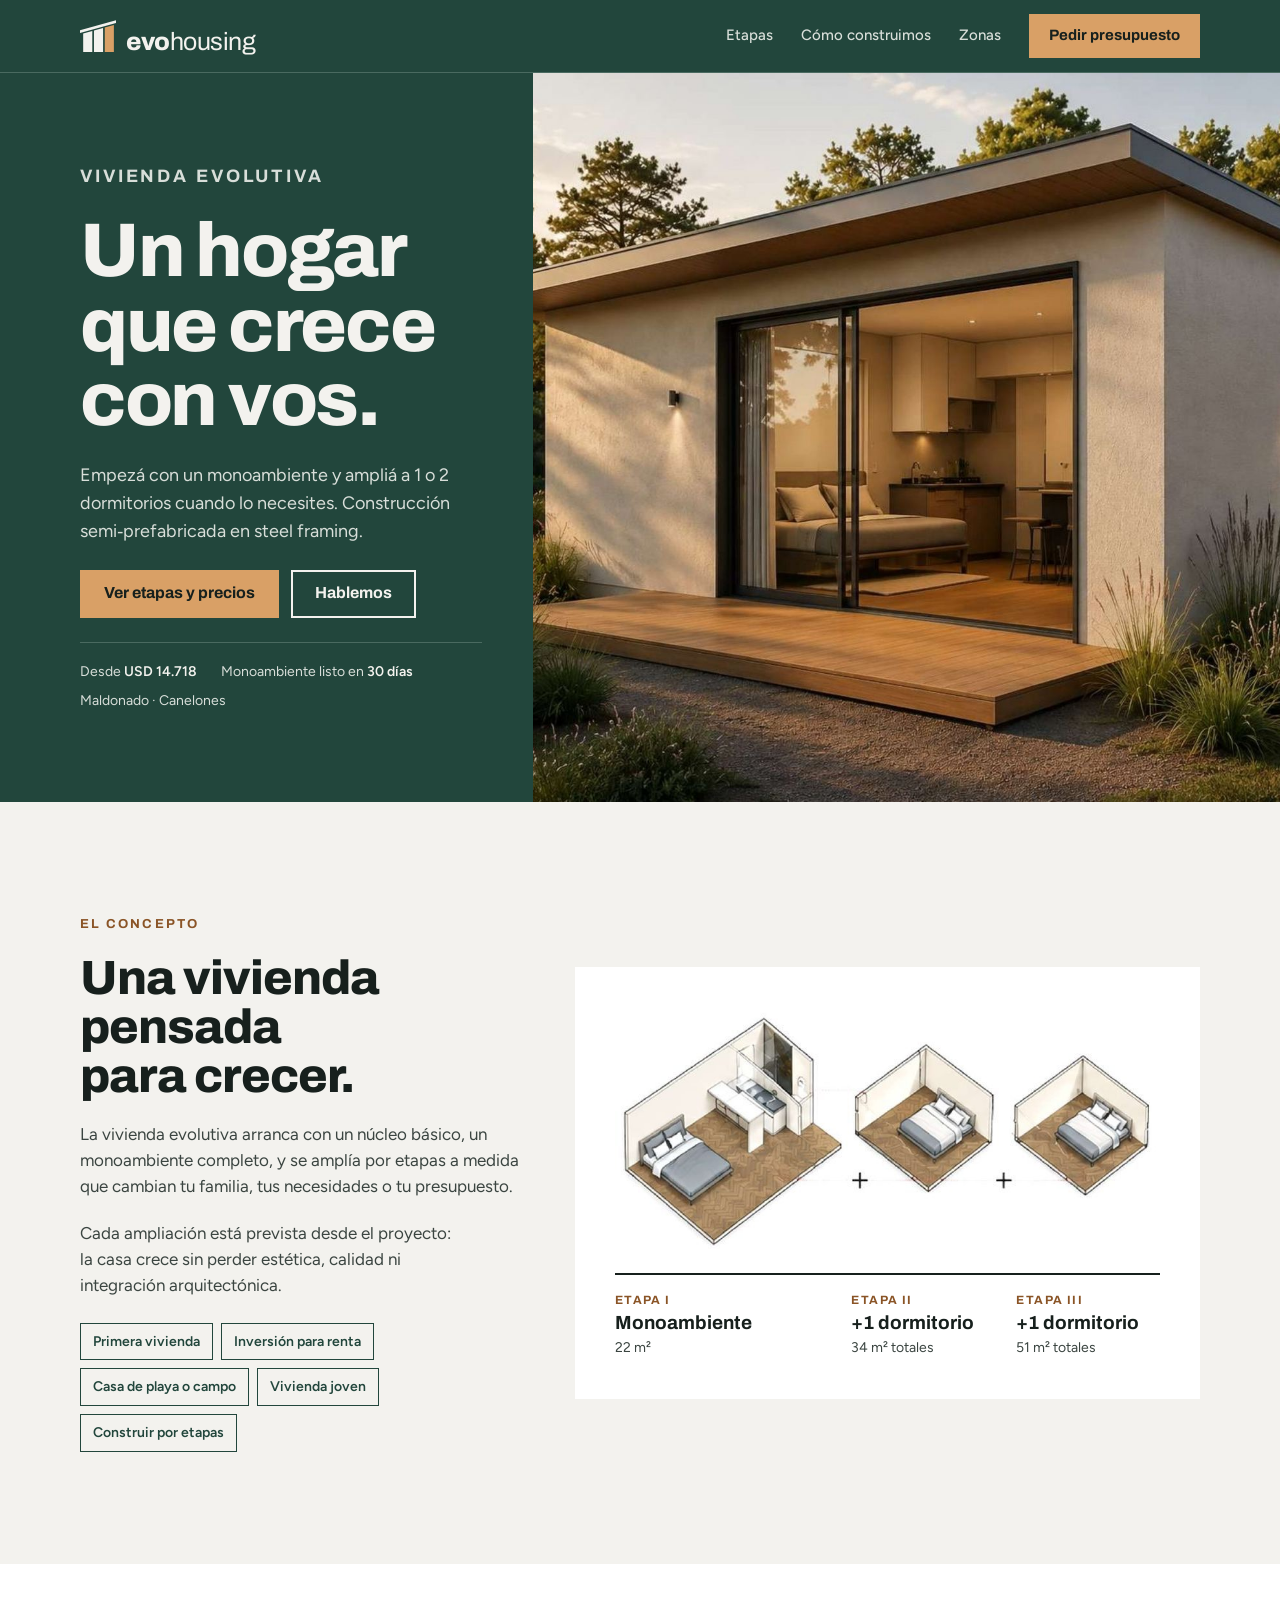
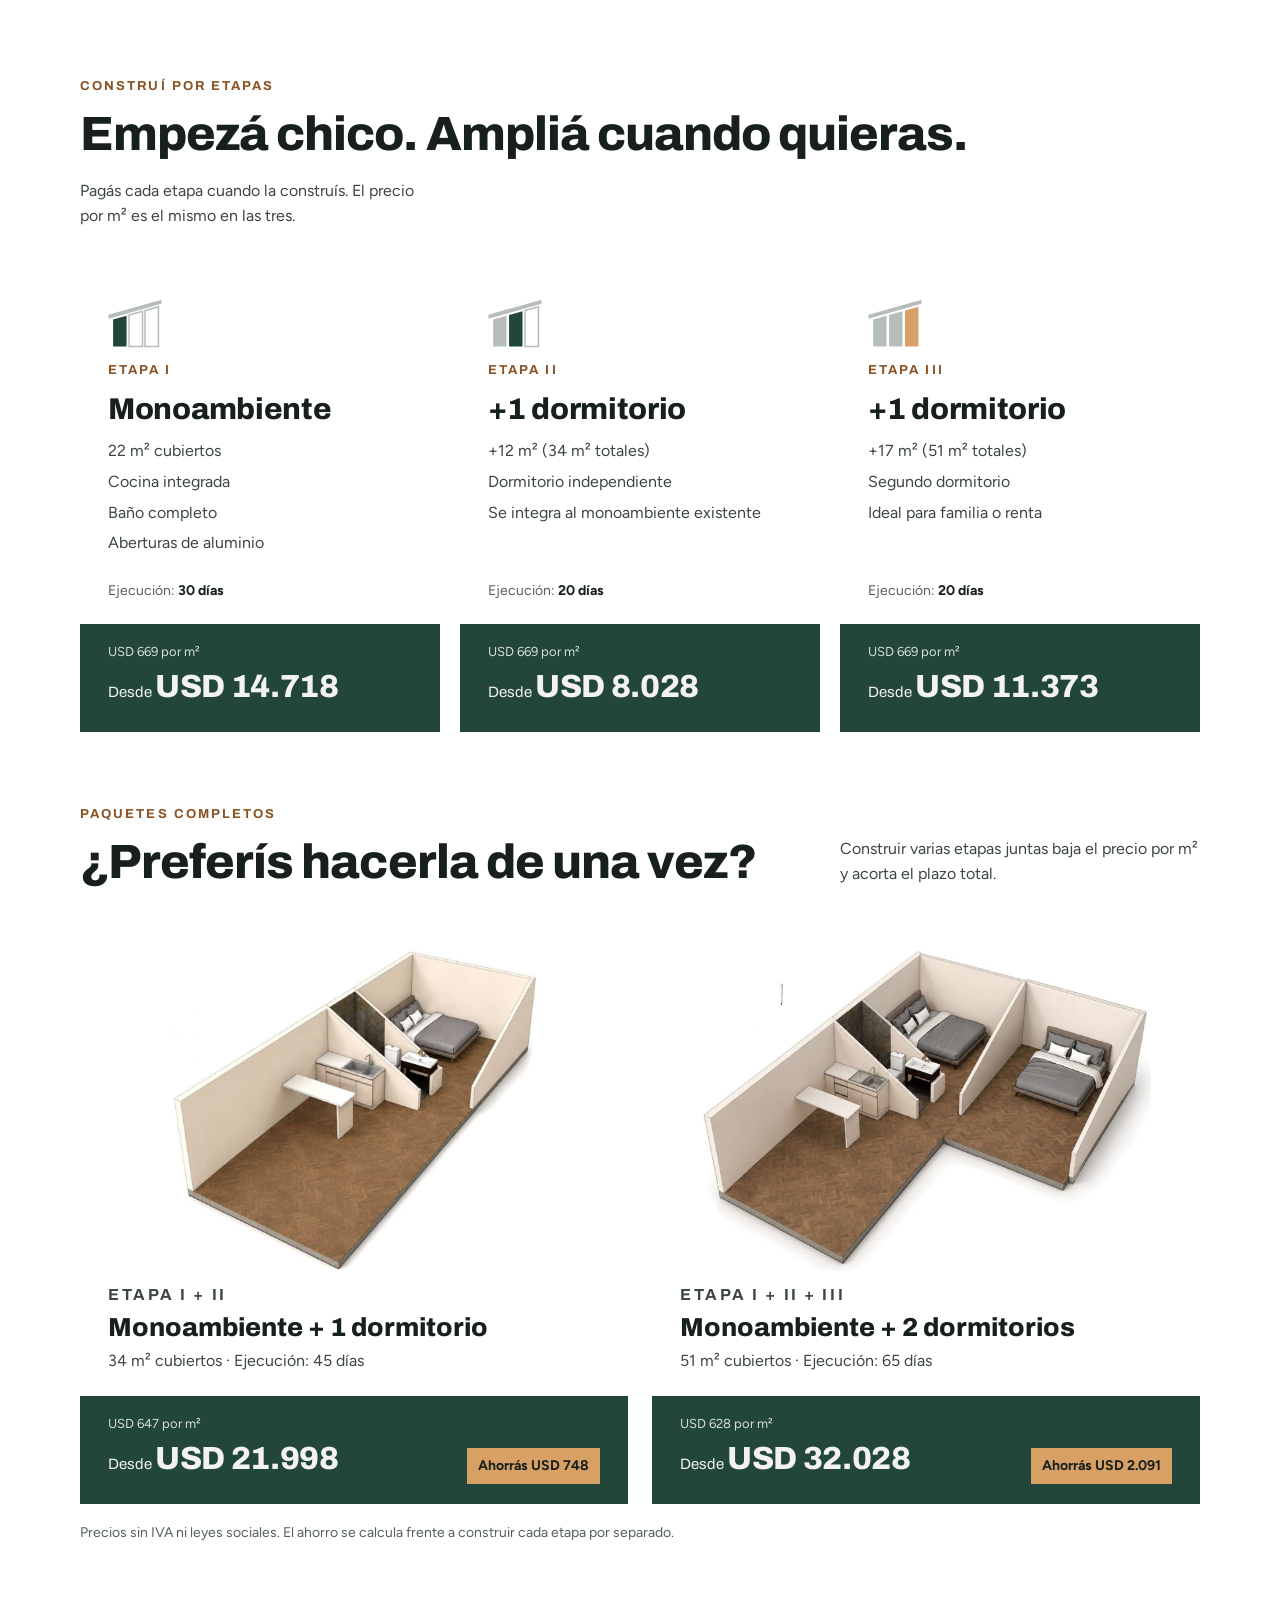
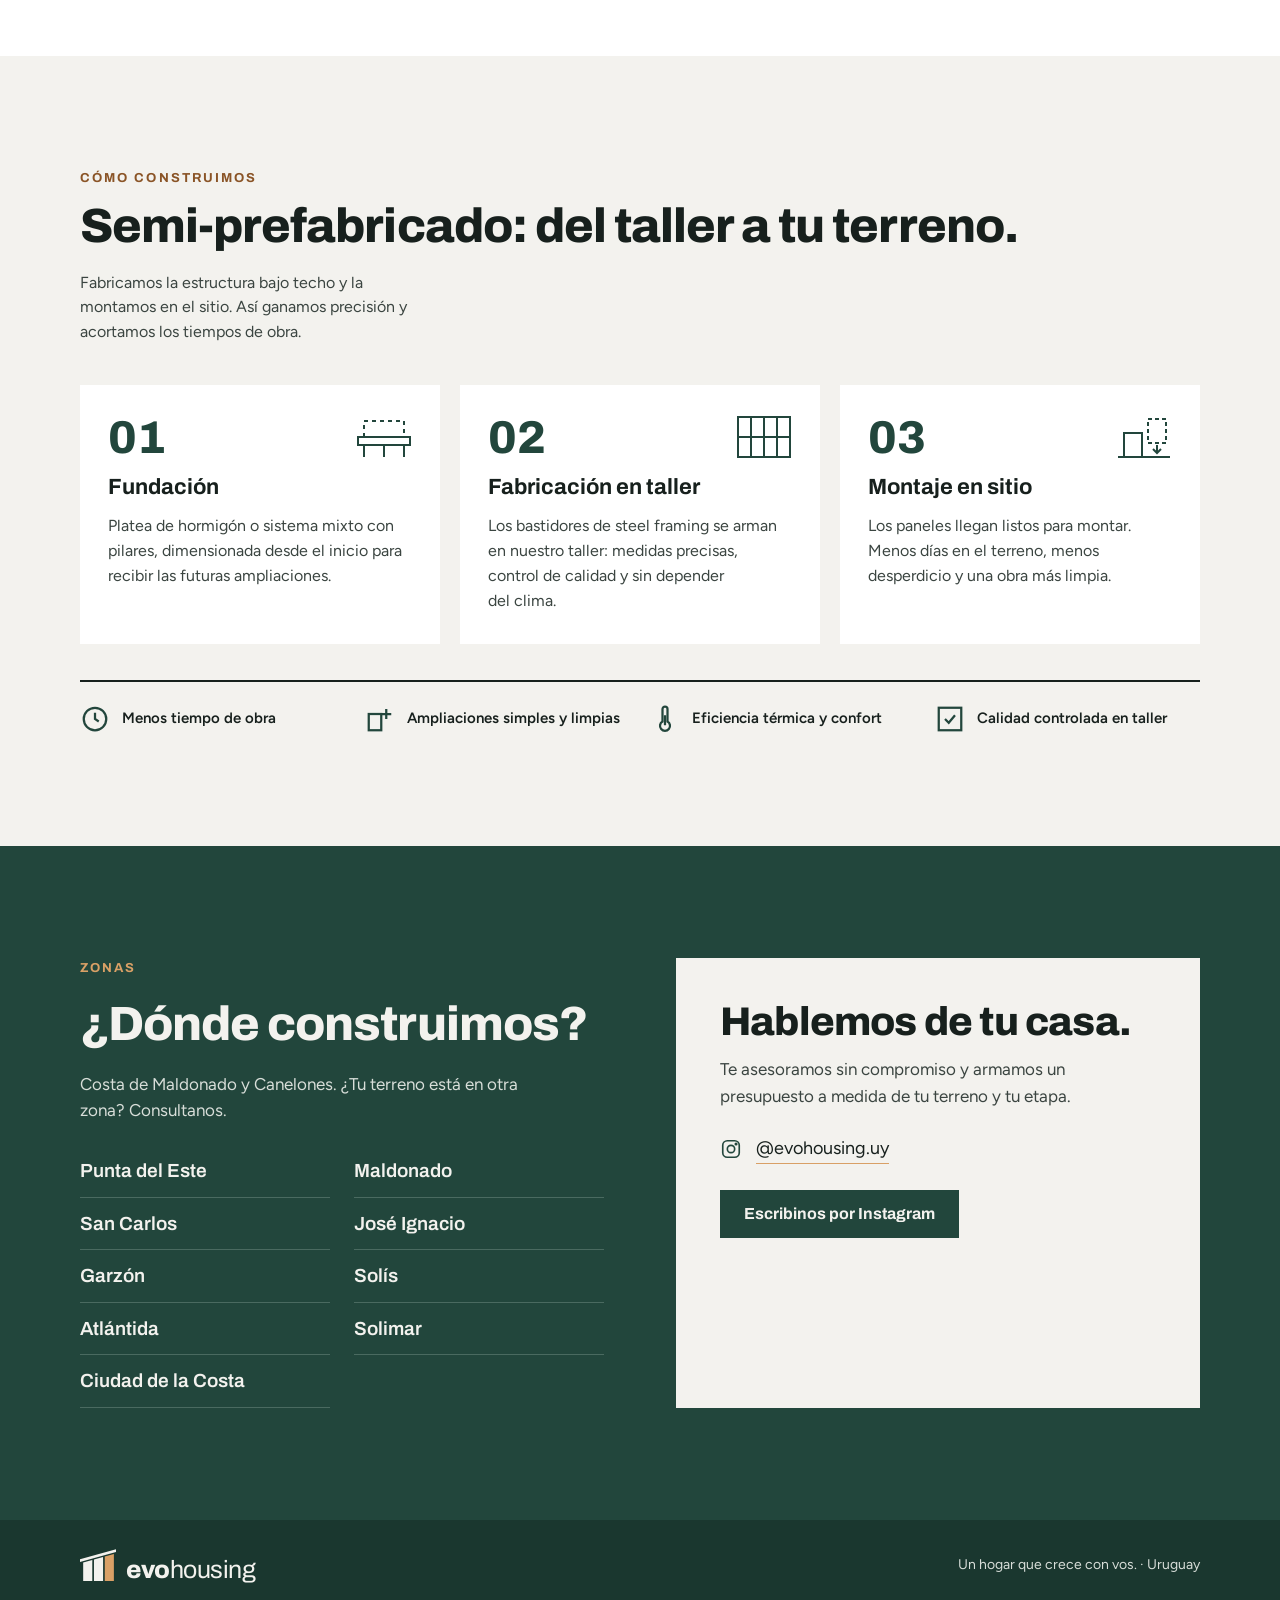
==== index.html @ 8d21b907 "Imágenes sin deformar en todos los tamaños de pantalla Co-Authored-By: Claude Opus 5.5 <noreply@anth" ====
<!doctype html>
<html lang="es">
<head>
<meta charset="utf-8">
<meta name="viewport" content="width=device-width, initial-scale=1, viewport-fit=cover">
<link rel="icon" href="favicon.svg" type="image/svg+xml">
<meta property="og:title" content="EvoHousing · Un hogar que crece con vos">
<meta property="og:description" content="Viviendas evolutivas semi-prefabricadas en steel framing. Maldonado y Canelones, Uruguay.">
<meta property="og:image" content="https://evohousing.github.io/img/casa.jpg">
<title>EvoHousing</title>
<meta name="description" content="Viviendas evolutivas semi-prefabricadas en steel framing. Empezá con un monoambiente y ampliá a 1 o 2 dormitorios. Maldonado y Canelones, Uruguay.">
<link rel="preconnect" href="https://fonts.googleapis.com">
<link rel="preconnect" href="https://fonts.gstatic.com" crossorigin>
<link rel="stylesheet" href="https://fonts.googleapis.com/css2?family=Archivo:wdth,wght@62..125,400..900&family=Figtree:wght@400;500;600;700&display=swap">
<style>
/* Layout: bandas a todo el ancho que alternan hueso y verde pino; contenido en un contenedor de 1160px, como las páginas del folleto. */
:root {
  --pino: #22463C;
  --pino-osc: #1A372F;
  --madera: #D9A066;
  --madera-txt: #8A5426;
  --hueso: #F3F2EE;
  --blanco: #FFFFFF;
  --tinta: #17201D;
  --gris: #3B4541;
  --gris-2: #55605B;
  --linea: #D3D8D3;
  --linea-pino: #4A6A60;
  --sobre-pino: #D8DED9;
  --display: "Archivo", "Arial Narrow", system-ui, sans-serif;
  --texto: "Figtree", system-ui, -apple-system, "Segoe UI", sans-serif;
  color-scheme: light;
}
*, *::before, *::after { box-sizing: border-box; }
html { scroll-behavior: smooth; }
@media (prefers-reduced-motion: reduce) { html { scroll-behavior: auto; } }
body { margin: 0; background: var(--hueso); color: var(--tinta); font-family: var(--texto); font-size: 17px; line-height: 1.55; }
img { max-width: 100%; height: auto; display: block; }
a { color: inherit; }
:focus-visible { outline: 3px solid var(--madera); outline-offset: 3px; }

.wrap { max-width: 1160px; margin: 0 auto; padding-left: max(20px, env(safe-area-inset-left, 0px)); padding-right: max(20px, env(safe-area-inset-right, 0px)); }
.band { padding-block: clamp(64px, 9vw, 112px); }
.band--white { background: var(--blanco); }
.band--pino { background: var(--pino); color: var(--hueso); }

.eyebrow { font-family: var(--display); font-size: 13px; font-weight: 700; letter-spacing: 0.16em; text-transform: uppercase; color: var(--madera-txt); margin: 0; }
.band--pino .eyebrow { color: var(--madera); }
h1, h2, h3 { font-family: var(--display); margin: 0; text-wrap: balance; }
h2 { font-size: clamp(32px, 4.4vw, 48px); font-weight: 800; line-height: 1.02; letter-spacing: -0.02em; }
h3 { font-size: 22px; font-weight: 700; line-height: 1.15; }
p { margin: 0; text-wrap: pretty; }
.lead { color: var(--gris); max-width: 58ch; }
.band--pino .lead { color: var(--sobre-pino); }
.section-head { display: flex; flex-wrap: wrap; justify-content: space-between; align-items: flex-end; gap: 20px 48px; margin-bottom: 40px; }
.section-head > div { display: flex; flex-direction: column; gap: 14px; min-width: 0; }
.section-head .lead { max-width: 36ch; font-size: 16px; }

/* Logo */
.logo { display: inline-flex; align-items: flex-end; gap: 10px; text-decoration: none; color: inherit; }
.logo svg { width: 36px; height: 34px; flex-shrink: 0; }
.logo span { font-family: var(--display); font-weight: 800; font-size: 25px; letter-spacing: -0.02em; line-height: 0.9; }
.logo span b { font-weight: 400; }

/* Botones */
.btn { display: inline-flex; align-items: center; justify-content: center; gap: 10px; min-height: 48px; padding: 0 22px; font-family: var(--display); font-weight: 700; font-size: 16px; text-decoration: none; border: 2px solid transparent; transition: background-color .15s, color .15s; }
.btn svg { width: 20px; height: 20px; flex-shrink: 0; }
.btn--madera { background: var(--madera); color: var(--tinta); }
.btn--madera:hover { background: var(--hueso); }
.btn--line { border-color: var(--hueso); color: var(--hueso); }
.btn--line:hover { background: var(--hueso); color: var(--pino); }
.btn--pino { background: var(--pino); color: var(--hueso); }
.btn--pino:hover { background: var(--pino-osc); }

/* Encabezado */
body::before { content: ""; position: fixed; inset: 0 0 auto; height: env(safe-area-inset-top, 0px); z-index: 10; background: var(--pino); }
.top { position: sticky; top: env(safe-area-inset-top, 0px); z-index: 5; background: var(--pino); color: var(--hueso); border-bottom: 1px solid var(--linea-pino); }
.top .wrap { display: flex; align-items: center; justify-content: space-between; gap: 24px; min-height: 72px; }
.top nav { display: flex; align-items: center; gap: 28px; font-size: 15px; font-weight: 500; }
.top nav a:not(.btn) { text-decoration: none; color: var(--sobre-pino); }
.top nav a:not(.btn):hover { color: var(--hueso); }
.top .btn { min-height: 44px; padding: 0 18px; font-size: 15px; }
@media (max-width: 760px) { .top nav a:not(.btn) { display: none; } }

/* Hero */
.hero { background: var(--pino); color: var(--hueso); display: grid; grid-template-columns: minmax(0, 5fr) minmax(0, 7fr); }
.hero__text { padding-block: clamp(48px, 7vw, 96px); padding-left: max(20px, env(safe-area-inset-left, 0px), calc((100vw - 1160px) / 2 + 20px)); padding-right: clamp(24px, 4vw, 56px); display: flex; flex-direction: column; justify-content: center; gap: 24px; min-width: 0; }
.hero h1 { font-size: clamp(44px, 6vw, 76px); font-weight: 800; line-height: 0.98; letter-spacing: -0.03em; }
.hero p { color: var(--sobre-pino); font-size: 18px; max-width: 34ch; }
.hero__ctas { display: flex; flex-wrap: wrap; gap: 12px; }
.hero__meta { display: flex; flex-wrap: wrap; gap: 8px 24px; font-size: 14px; color: var(--sobre-pino); border-top: 1px solid var(--linea-pino); padding-top: 18px; }
.hero__meta strong { color: var(--hueso); font-weight: 600; }
.hero__img { min-height: 420px; }
.hero__img img { width: 100%; height: 100%; object-fit: cover; object-position: 40% 50%; }
@media (max-width: 860px) {
  .hero { grid-template-columns: 1fr; }
  .hero__text { padding-left: max(20px, env(safe-area-inset-left, 0px)); padding-right: max(20px, env(safe-area-inset-right, 0px)); }
  .hero__img { min-height: 0; aspect-ratio: 16 / 10; max-width: 100%; order: -1; }
}

/* Concepto */
.concepto { display: grid; grid-template-columns: minmax(0, 5fr) minmax(0, 7fr); gap: 48px; align-items: center; }
.concepto__text { display: flex; flex-direction: column; gap: 20px; min-width: 0; }
.concepto__fig { background: var(--blanco); padding: clamp(20px, 4vw, 40px); display: flex; flex-direction: column; gap: 24px; min-width: 0; }
.tira { display: grid; grid-template-columns: 43fr 29fr 28fr; gap: 16px; border-top: 2px solid var(--tinta); padding-top: 16px; }
.tira div { display: flex; flex-direction: column; gap: 2px; min-width: 0; }
.tira b { font-family: var(--display); font-size: 12px; font-weight: 700; letter-spacing: 0.12em; text-transform: uppercase; color: var(--madera-txt); }
.tira strong { font-family: var(--display); font-size: clamp(15px, 2vw, 19px); font-weight: 700; line-height: 1.2; }
.tira span { font-size: 14px; color: var(--gris); }
.ideal { display: flex; flex-wrap: wrap; gap: 8px; list-style: none; margin: 4px 0 0; padding: 0; }
.ideal li { border: 1.5px solid var(--pino); color: var(--pino); font-size: 14px; font-weight: 600; padding: 7px 12px; }
@media (max-width: 860px) { .concepto { grid-template-columns: 1fr; } }

/* Etapas */
.etapas { display: grid; grid-template-columns: repeat(3, minmax(0, 1fr)); gap: 20px; }
.etapa { background: var(--blanco); display: flex; flex-direction: column; min-width: 0; }
.etapa__body { padding: 30px 28px 22px; display: flex; flex-direction: column; gap: 12px; flex-grow: 1; }
.etapa__icon { width: 54px; height: 50px; }
.etapa h3 { font-size: 30px; font-weight: 800; letter-spacing: -0.01em; }
.etapa ul { list-style: none; margin: 0; padding: 0; display: flex; flex-direction: column; gap: 6px; color: var(--gris); font-size: 16px; }
.etapa__plazo { margin-top: auto; padding-top: 12px; font-size: 14px; color: var(--gris-2); }
.etapa__plazo strong { color: var(--tinta); }
.precio { background: var(--pino); color: var(--hueso); padding: 18px 28px 20px; display: flex; flex-wrap: wrap; justify-content: space-between; align-items: flex-end; gap: 10px 16px; }
.precio small { display: block; font-size: 13px; color: var(--sobre-pino); }
.precio div > span { font-family: var(--display); font-size: 15px; }
.precio div > span strong { font-size: 32px; font-weight: 800; letter-spacing: -0.01em; font-variant-numeric: tabular-nums; }
.ahorro { background: var(--madera); color: var(--tinta); font-size: 14px; font-weight: 700; padding: 7px 11px; white-space: nowrap; }
.nota { margin-top: 18px; font-size: 14px; color: var(--gris-2); }
@media (max-width: 900px) { .etapas { grid-template-columns: 1fr; } }

/* Paquetes */
.paquetes { display: grid; grid-template-columns: repeat(2, minmax(0, 1fr)); gap: 24px; }
.paquete { background: var(--blanco); display: flex; flex-direction: column; min-width: 0; }
.paquete__img { padding: 24px 28px 4px; }
.paquete__img img { margin: 0 auto; max-height: 320px; width: auto; }
.paquete__body { padding: 8px 28px 22px; display: flex; flex-direction: column; gap: 6px; }
.paquete__body h3 { font-size: 26px; font-weight: 800; }
.paquete__body p { color: var(--gris); font-size: 16px; }
@media (max-width: 860px) { .paquetes { grid-template-columns: 1fr; } }

/* Sistema */
.pasos { display: grid; grid-template-columns: repeat(3, minmax(0, 1fr)); gap: 20px; list-style: none; margin: 0; padding: 0; counter-reset: paso; }
.paso { background: var(--hueso); padding: 30px 28px; display: flex; flex-direction: column; gap: 14px; min-width: 0; counter-increment: paso; }
.paso__top { display: flex; justify-content: space-between; align-items: flex-start; }
.paso__top::before { content: "0" counter(paso); font-family: var(--display); font-weight: 800; font-size: 46px; line-height: 1; color: var(--pino); }
.paso__top svg { width: 56px; height: 44px; }
.paso p { color: var(--gris); font-size: 16px; }
.beneficios { display: grid; grid-template-columns: repeat(4, minmax(0, 1fr)); gap: 20px; list-style: none; margin: 36px 0 0; padding: 22px 0 0; border-top: 2px solid var(--tinta); }
.beneficios li { display: flex; align-items: center; gap: 12px; font-weight: 600; font-size: 15px; line-height: 1.3; min-width: 0; }
.beneficios svg { width: 30px; height: 30px; flex-shrink: 0; }
@media (max-width: 900px) { .pasos { grid-template-columns: 1fr; } .beneficios { grid-template-columns: repeat(2, minmax(0, 1fr)); } }
@media (max-width: 440px) { .beneficios { grid-template-columns: 1fr; } }

/* Contacto */
.contacto { display: grid; grid-template-columns: repeat(2, minmax(0, 1fr)); gap: clamp(32px, 6vw, 72px); }
.zonas { display: flex; flex-direction: column; gap: 22px; min-width: 0; }
.zonas ul { list-style: none; margin: 0; padding: 0; display: grid; grid-template-columns: repeat(2, minmax(0, 1fr)); column-gap: 24px; font-family: var(--display); font-size: 19px; font-weight: 600; }
.zonas li { padding: 11px 0; border-bottom: 1px solid var(--linea-pino); }
.tarjeta { background: var(--hueso); color: var(--tinta); padding: clamp(28px, 4vw, 44px); display: flex; flex-direction: column; gap: 26px; min-width: 0; }
.tarjeta h2 { font-size: clamp(30px, 3.6vw, 40px); }
.canales { list-style: none; margin: 0; padding: 0; display: flex; flex-direction: column; gap: 14px; font-size: 18px; }
.canales li { display: flex; align-items: center; gap: 14px; min-width: 0; overflow-wrap: anywhere; }
.canales svg { width: 22px; height: 22px; flex-shrink: 0; }
.canales a { text-decoration: none; border-bottom: 1.5px solid var(--madera); }
.canales a:hover { color: var(--pino); }
@media (max-width: 860px) { .contacto { grid-template-columns: 1fr; } }

.pie { background: var(--pino-osc); color: var(--sobre-pino); font-size: 14px; }
.pie .wrap { display: flex; flex-wrap: wrap; justify-content: space-between; align-items: center; gap: 16px; padding-block: 28px; }
.pie .logo { color: var(--hueso); }
</style>

<svg width="0" height="0" style="position:absolute" aria-hidden="true">
  <symbol id="casa" viewBox="0 0 34 32">
    <polygon points="0,13.28 34,3.72 34,1.12 0,10.68" fill="currentColor"></polygon>
    <polygon points="3,13.74 11.6,11.32 11.6,31 3,31" fill="currentColor"></polygon>
    <polygon points="13.2,10.87 21.8,8.45 21.8,31 13.2,31" fill="currentColor"></polygon>
    <polygon points="23.4,8 32,5.58 32,31 23.4,31" fill="var(--madera)"></polygon>
  </symbol>
</svg>

</head>
<body>
<header class="top">
  <div class="wrap">
    <a class="logo" href="#inicio" aria-label="EvoHousing, inicio"><svg aria-hidden="true"><use href="#casa"></use></svg><span>evo<b>housing</b></span></a>
    <nav aria-label="Secciones">
      <a href="#etapas">Etapas</a>
      <a href="#sistema">Cómo construimos</a>
      <a href="#zonas">Zonas</a>
      <a class="btn btn--madera" href="#contacto">Pedir presupuesto</a>
    </nav>
  </div>
</header>

<main id="inicio">
  <section class="hero" aria-labelledby="titulo">
    <div class="hero__text">
      <p class="eyebrow">Vivienda evolutiva</p>
      <h1 id="titulo">Un hogar que crece con vos.</h1>
      <p>Empezá con un monoambiente y ampliá a 1 o 2 dormitorios cuando lo necesites. Construcción semi‑prefabricada en steel framing.</p>
      <div class="hero__ctas">
        <a class="btn btn--madera" href="#etapas">Ver etapas y precios</a>
        <a class="btn btn--line" href="#contacto">Hablemos</a>
      </div>
      <div class="hero__meta"><span>Desde <strong>USD 14.718</strong></span><span>Monoambiente listo en <strong>30 días</strong></span><span>Maldonado · Canelones</span></div>
    </div>
    <div class="hero__img"><img src="img/casa.jpg" alt="Vivienda EvoHousing de un ambiente con gran ventanal y deck de madera, al atardecer" width="1800" height="1126"></div>
  </section>

  <section class="band" aria-labelledby="t-concepto">
    <div class="wrap concepto">
      <div class="concepto__text">
        <p class="eyebrow">El concepto</p>
        <h2 id="t-concepto">Una vivienda pensada para crecer.</h2>
        <p class="lead">La vivienda evolutiva arranca con un núcleo básico, un monoambiente completo, y se amplía por etapas a medida que cambian tu familia, tus necesidades o tu presupuesto.</p>
        <p class="lead">Cada ampliación está prevista desde el proyecto: la casa crece sin perder estética, calidad ni integración arquitectónica.</p>
        <ul class="ideal" aria-label="Ideal para">
          <li>Primera vivienda</li><li>Inversión para renta</li><li>Casa de playa o campo</li><li>Vivienda joven</li><li>Construir por etapas</li>
        </ul>
      </div>
      <figure class="concepto__fig" style="margin:0">
        <img src="img/etapas.jpg" alt="Esquema de las tres etapas: monoambiente, más un dormitorio, más otro dormitorio" width="750" height="334" loading="lazy">
        <figcaption class="tira">
          <div><b>Etapa I</b><strong>Monoambiente</strong><span>22 m²</span></div>
          <div><b>Etapa II</b><strong>+1 dormitorio</strong><span>34 m² totales</span></div>
          <div><b>Etapa III</b><strong>+1 dormitorio</strong><span>51 m² totales</span></div>
        </figcaption>
      </figure>
    </div>
  </section>

  <section class="band band--white" id="etapas" aria-labelledby="t-etapas">
    <div class="wrap">
      <div class="section-head">
        <div><p class="eyebrow">Construí por etapas</p><h2 id="t-etapas">Empezá chico. Ampliá cuando quieras.</h2></div>
        <p class="lead">Pagás cada etapa cuando la construís. El precio por m² es el mismo en las tres.</p>
      </div>
      <div class="etapas">
        <article class="etapa">
          <div class="etapa__body">
            <svg class="etapa__icon" viewBox="0 0 34 32" aria-hidden="true"><polygon points="0,13.28 34,3.72 34,1.12 0,10.68" fill="#B7BEBA"></polygon><polygon points="3,13.74 11.6,11.32 11.6,31 3,31" fill="#22463C"></polygon><polygon points="13.2,10.87 21.8,8.45 21.8,31 13.2,31" fill="none" stroke="#B7BEBA" stroke-width="1"></polygon><polygon points="23.4,8 32,5.58 32,31 23.4,31" fill="none" stroke="#B7BEBA" stroke-width="1"></polygon></svg>
            <p class="eyebrow">Etapa I</p>
            <h3>Monoambiente</h3>
            <ul><li>22 m² cubiertos</li><li>Cocina integrada</li><li>Baño completo</li><li>Aberturas de aluminio</li></ul>
            <p class="etapa__plazo">Ejecución: <strong>30 días</strong></p>
          </div>
          <div class="precio"><div><small>USD 669 por m²</small><span>Desde <strong>USD 14.718</strong></span></div></div>
        </article>
        <article class="etapa">
          <div class="etapa__body">
            <svg class="etapa__icon" viewBox="0 0 34 32" aria-hidden="true"><polygon points="0,13.28 34,3.72 34,1.12 0,10.68" fill="#B7BEBA"></polygon><polygon points="3,13.74 11.6,11.32 11.6,31 3,31" fill="#B7BEBA"></polygon><polygon points="13.2,10.87 21.8,8.45 21.8,31 13.2,31" fill="#22463C"></polygon><polygon points="23.4,8 32,5.58 32,31 23.4,31" fill="none" stroke="#B7BEBA" stroke-width="1"></polygon></svg>
            <p class="eyebrow">Etapa II</p>
            <h3>+1 dormitorio</h3>
            <ul><li>+12 m² (34 m² totales)</li><li>Dormitorio independiente</li><li>Se integra al monoambiente existente</li></ul>
            <p class="etapa__plazo">Ejecución: <strong>20 días</strong></p>
          </div>
          <div class="precio"><div><small>USD 669 por m²</small><span>Desde <strong>USD 8.028</strong></span></div></div>
        </article>
        <article class="etapa">
          <div class="etapa__body">
            <svg class="etapa__icon" viewBox="0 0 34 32" aria-hidden="true"><polygon points="0,13.28 34,3.72 34,1.12 0,10.68" fill="#B7BEBA"></polygon><polygon points="3,13.74 11.6,11.32 11.6,31 3,31" fill="#B7BEBA"></polygon><polygon points="13.2,10.87 21.8,8.45 21.8,31 13.2,31" fill="#B7BEBA"></polygon><polygon points="23.4,8 32,5.58 32,31 23.4,31" fill="#D9A066"></polygon></svg>
            <p class="eyebrow">Etapa III</p>
            <h3>+1 dormitorio</h3>
            <ul><li>+17 m² (51 m² totales)</li><li>Segundo dormitorio</li><li>Ideal para familia o renta</li></ul>
            <p class="etapa__plazo">Ejecución: <strong>20 días</strong></p>
          </div>
          <div class="precio"><div><small>USD 669 por m²</small><span>Desde <strong>USD 11.373</strong></span></div></div>
        </article>
      </div>

      <div class="section-head" style="margin-top: 72px">
        <div><p class="eyebrow">Paquetes completos</p><h2>¿Preferís hacerla de una vez?</h2></div>
        <p class="lead">Construir varias etapas juntas baja el precio por m² y acorta el plazo total.</p>
      </div>
      <div class="paquetes">
        <article class="paquete">
          <div class="paquete__img"><img src="img/etapa-1-2.jpg" alt="Render de la vivienda de 34 m² con monoambiente y un dormitorio" width="1082" height="944" loading="lazy"></div>
          <div class="paquete__body"><p class="eyebrow">Etapa I + II</p><h3>Monoambiente + 1 dormitorio</h3><p>34 m² cubiertos · Ejecución: 45 días</p></div>
          <div class="precio"><div><small>USD 647 por m²</small><span>Desde <strong>USD 21.998</strong></span></div><span class="ahorro">Ahorrás USD 748</span></div>
        </article>
        <article class="paquete">
          <div class="paquete__img"><img src="img/etapa-1-2-3.jpg" alt="Render de la vivienda de 51 m² con monoambiente y dos dormitorios" width="1358" height="964" loading="lazy"></div>
          <div class="paquete__body"><p class="eyebrow">Etapa I + II + III</p><h3>Monoambiente + 2 dormitorios</h3><p>51 m² cubiertos · Ejecución: 65 días</p></div>
          <div class="precio"><div><small>USD 628 por m²</small><span>Desde <strong>USD 32.028</strong></span></div><span class="ahorro">Ahorrás USD 2.091</span></div>
        </article>
      </div>
      <p class="nota">Precios sin IVA ni leyes sociales. El ahorro se calcula frente a construir cada etapa por separado.</p>
    </div>
  </section>

  <section class="band" id="sistema" aria-labelledby="t-sistema">
    <div class="wrap">
      <div class="section-head">
        <div><p class="eyebrow">Cómo construimos</p><h2 id="t-sistema">Semi‑prefabricado: del taller a tu terreno.</h2></div>
        <p class="lead">Fabricamos la estructura bajo techo y la montamos en el sitio. Así ganamos precisión y acortamos los tiempos de obra.</p>
      </div>
      <ol class="pasos">
        <li class="paso" style="background: var(--blanco)">
          <div class="paso__top"><svg viewBox="0 0 56 44" fill="none" stroke="#22463C" stroke-width="2" aria-hidden="true"><rect x="2" y="22" width="52" height="8"></rect><path d="M8 30v12M28 30v12M48 30v12"></path><path d="M8 22V6h40v16" stroke-dasharray="4 4"></path></svg></div>
          <h3>Fundación</h3>
          <p>Platea de hormigón o sistema mixto con pilares, dimensionada desde el inicio para recibir las futuras ampliaciones.</p>
        </li>
        <li class="paso" style="background: var(--blanco)">
          <div class="paso__top"><svg viewBox="0 0 56 44" fill="none" stroke="#22463C" stroke-width="2" aria-hidden="true"><rect x="2" y="2" width="52" height="40"></rect><path d="M15 2v40M28 2v40M41 2v40M2 22h52"></path></svg></div>
          <h3>Fabricación en taller</h3>
          <p>Los bastidores de steel framing se arman en nuestro taller: medidas precisas, control de calidad y sin depender del clima.</p>
        </li>
        <li class="paso" style="background: var(--blanco)">
          <div class="paso__top"><svg viewBox="0 0 56 44" fill="none" stroke="#22463C" stroke-width="2" aria-hidden="true"><path d="M2 42h52"></path><rect x="8" y="18" width="18" height="24"></rect><rect x="32" y="4" width="18" height="24" stroke-dasharray="4 3"></rect><path d="M41 30v8m-4-4l4 4 4-4"></path></svg></div>
          <h3>Montaje en sitio</h3>
          <p>Los paneles llegan listos para montar. Menos días en el terreno, menos desperdicio y una obra más limpia.</p>
        </li>
      </ol>
      <ul class="beneficios">
        <li><svg viewBox="0 0 24 24" fill="none" stroke="#22463C" stroke-width="1.8" aria-hidden="true"><circle cx="12" cy="12" r="9"></circle><path d="M12 7v5l3 2"></path></svg>Menos tiempo de obra</li>
        <li><svg viewBox="0 0 24 24" fill="none" stroke="#22463C" stroke-width="1.8" aria-hidden="true"><rect x="3" y="8" width="10" height="13"></rect><path d="M17 4v8M13 8h8"></path></svg>Ampliaciones simples y limpias</li>
        <li><svg viewBox="0 0 24 24" fill="none" stroke="#22463C" stroke-width="1.8" aria-hidden="true"><path d="M10 4a2 2 0 0 1 4 0v10a4 4 0 1 1-4 0z"></path><path d="M12 9v8"></path></svg>Eficiencia térmica y confort</li>
        <li><svg viewBox="0 0 24 24" fill="none" stroke="#22463C" stroke-width="1.8" aria-hidden="true"><rect x="3" y="3" width="18" height="18"></rect><path d="M8 12l3 3 5-6"></path></svg>Calidad controlada en taller</li>
      </ul>
    </div>
  </section>

  <section class="band band--pino" id="zonas" aria-labelledby="t-zonas">
    <div class="wrap contacto">
      <div class="zonas">
        <p class="eyebrow">Zonas</p>
        <h2 id="t-zonas">¿Dónde construimos?</h2>
        <p class="lead">Costa de Maldonado y Canelones. ¿Tu terreno está en otra zona? Consultanos.</p>
        <ul>
          <li>Punta del Este</li><li>Maldonado</li><li>San Carlos</li><li>José Ignacio</li><li>Garzón</li><li>Solís</li><li>Atlántida</li><li>Solimar</li><li>Ciudad de la Costa</li>
        </ul>
      </div>
      <div class="tarjeta" id="contacto">
        <div style="display:flex; flex-direction:column; gap:14px">
          <h2>Hablemos de tu casa.</h2>
          <p style="color: var(--gris)">Te asesoramos sin compromiso y armamos un presupuesto a medida de tu terreno y tu etapa.</p>
        </div>
        <ul class="canales">
          <li><svg viewBox="0 0 24 24" fill="none" stroke="#22463C" stroke-width="1.8" aria-hidden="true"><rect x="3" y="3" width="18" height="18" rx="5"></rect><circle cx="12" cy="12" r="4"></circle><circle cx="17.5" cy="6.5" r="0.8" fill="#22463C"></circle></svg><a href="https://www.instagram.com/evohousing.uy/" target="_blank" rel="noopener">@evohousing.uy</a></li>
        </ul>
        <div><a class="btn btn--pino" href="https://www.instagram.com/evohousing.uy/" target="_blank" rel="noopener">Escribinos por Instagram</a></div>
      </div>
    </div>
  </section>
</main>

<footer class="pie">
  <div class="wrap">
    <a class="logo" href="#inicio"><svg aria-hidden="true"><use href="#casa"></use></svg><span>evo<b>housing</b></span></a>
    <span>Un hogar que crece con vos. · Uruguay</span>
  </div>
</footer>

</body>
</html>
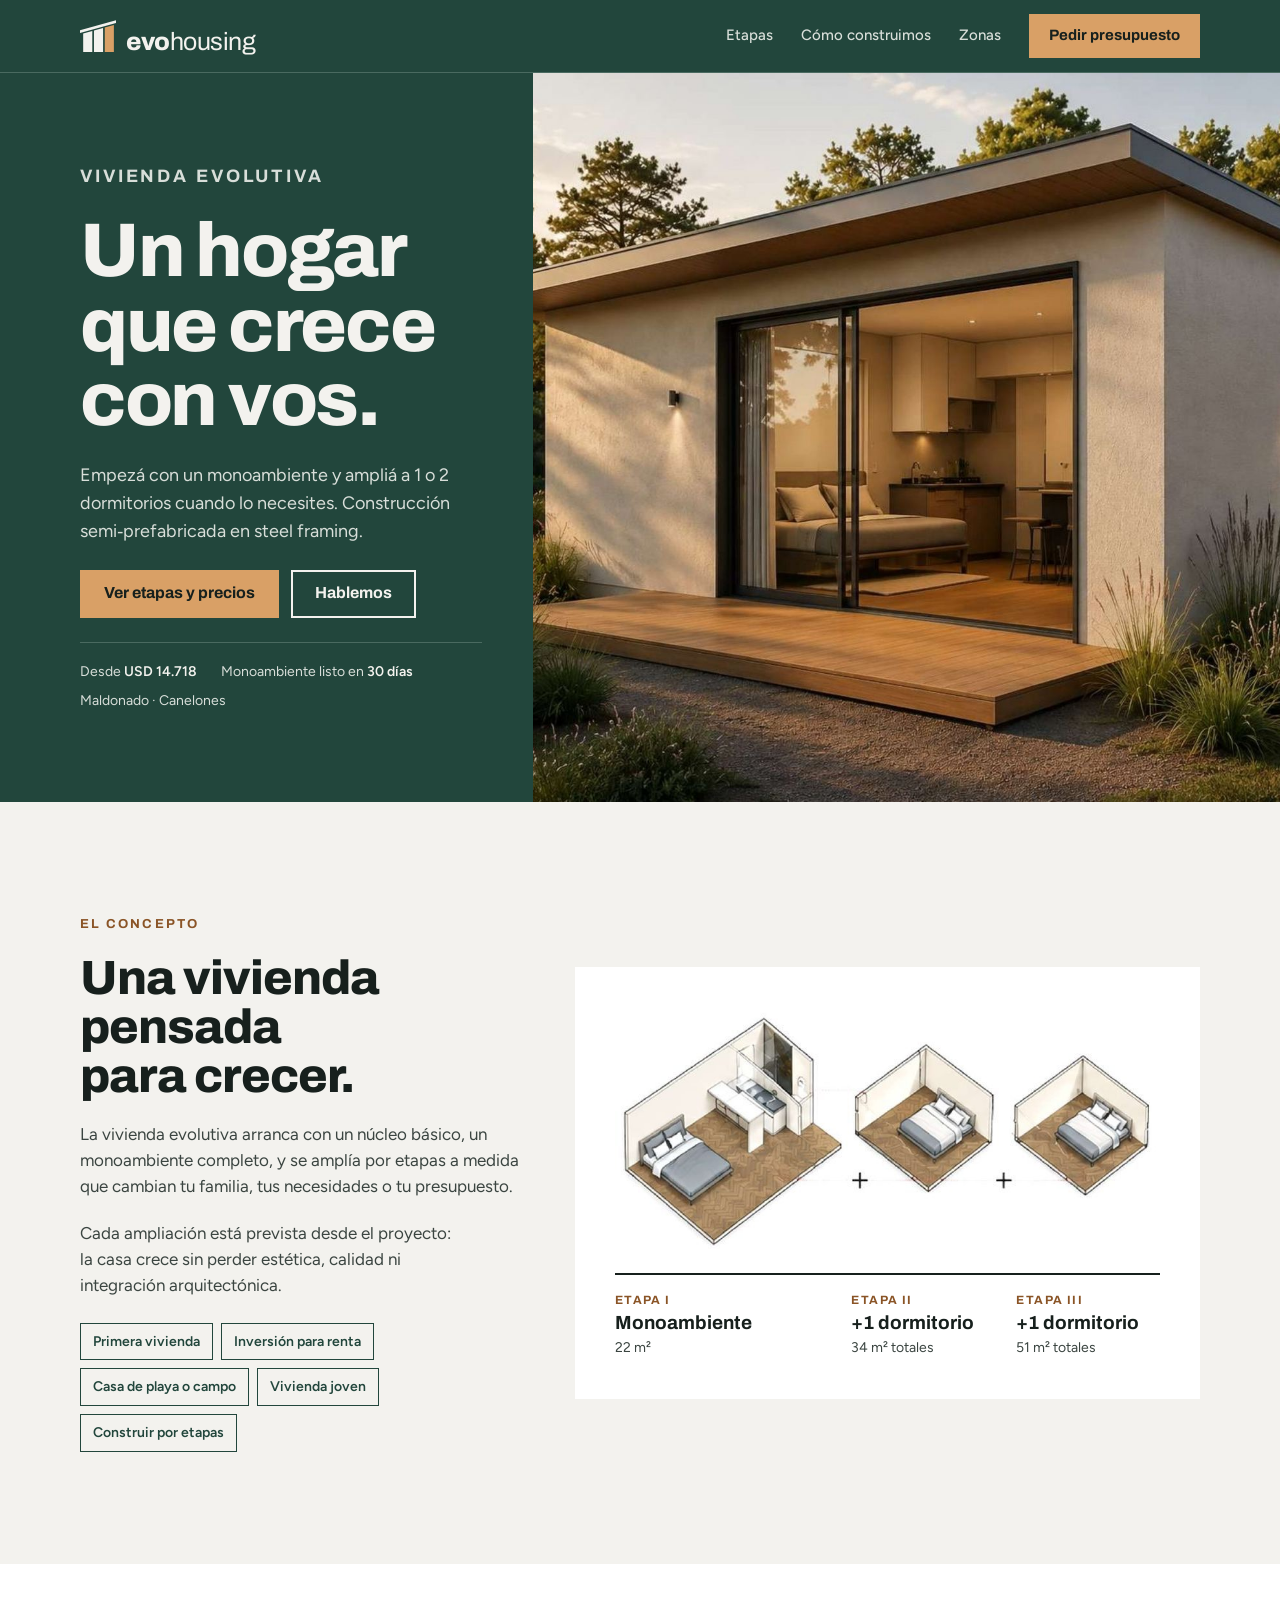
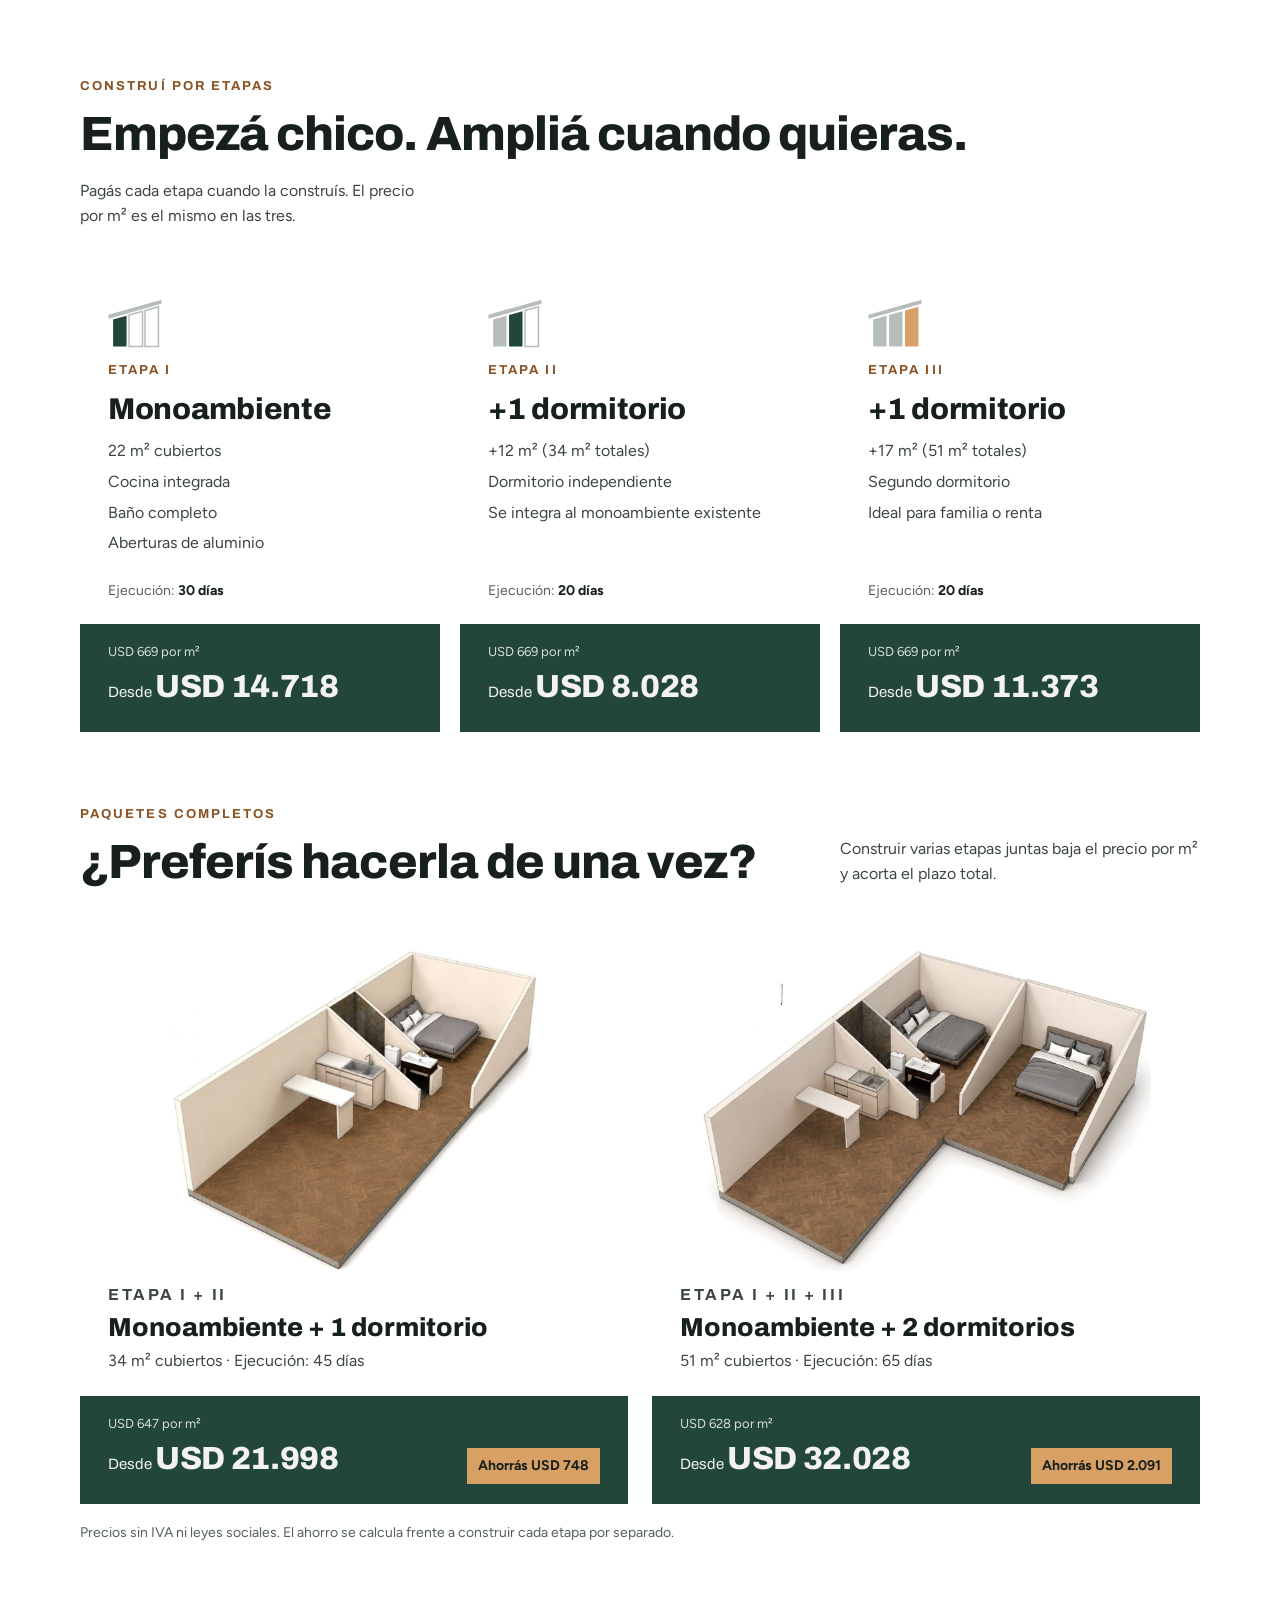
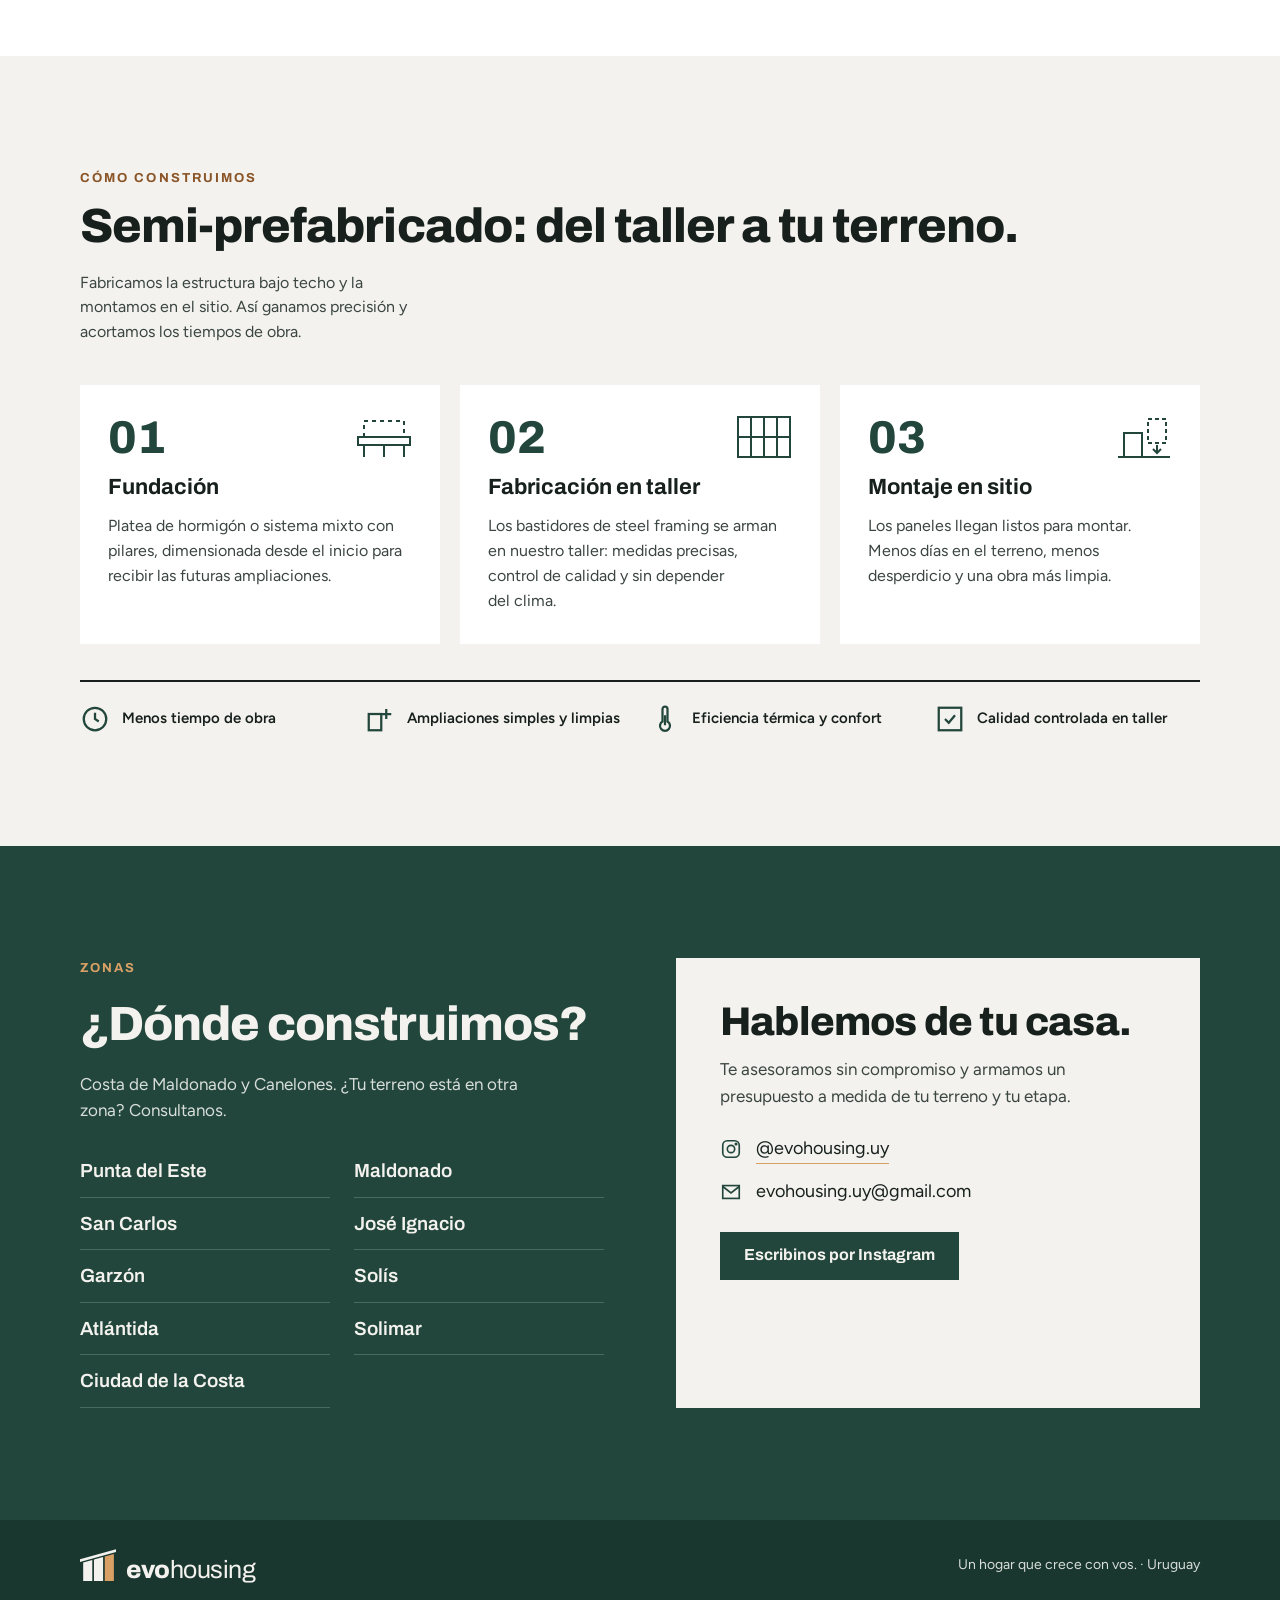
==== commit 81516af3: "Mail de contacto y datos para buscadores (SEO) Co-Authored-By: Claude Opus 5.5 <noreply@anthropic.co" ====
--- a/index.html
+++ b/index.html
@@ -7,7 +7,7 @@
 <meta property="og:title" content="EvoHousing · Un hogar que crece con vos">
 <meta property="og:description" content="Viviendas evolutivas semi-prefabricadas en steel framing. Maldonado y Canelones, Uruguay.">
 <meta property="og:image" content="https://evohousing.github.io/img/casa.jpg">
-<title>EvoHousing</title>
+<title>EvoHousing · Viviendas evolutivas en steel framing en Maldonado</title>
 <meta name="description" content="Viviendas evolutivas semi-prefabricadas en steel framing. Empezá con un monoambiente y ampliá a 1 o 2 dormitorios. Maldonado y Canelones, Uruguay.">
 <link rel="preconnect" href="https://fonts.googleapis.com">
 <link rel="preconnect" href="https://fonts.gstatic.com" crossorigin>
@@ -179,6 +179,10 @@
   </symbol>
 </svg>
 
+<link rel="canonical" href="https://evohousing.github.io/">
+<script type="application/ld+json">
+{"@context":"https://schema.org","@type":"GeneralContractor","name":"EvoHousing","slogan":"Un hogar que crece con vos.","description":"Viviendas evolutivas semi-prefabricadas en steel framing: monoambiente ampliable a 1 o 2 dormitorios.","url":"https://evohousing.github.io/","logo":"https://evohousing.github.io/favicon.svg","image":"https://evohousing.github.io/img/casa.jpg","email":"evohousing.uy@gmail.com","sameAs":["https://www.instagram.com/evohousing.uy/"],"address":{"@type":"PostalAddress","addressLocality":"Punta del Este","addressRegion":"Maldonado","addressCountry":"UY"},"areaServed":["Punta del Este","Maldonado","San Carlos","José Ignacio","Garzón","Solís","Atlántida","Solimar","Ciudad de la Costa"],"priceRange":"Desde USD 14.718"}
+</script>
 </head>
 <body>
 <header class="top">
@@ -338,6 +342,7 @@
         </div>
         <ul class="canales">
           <li><svg viewBox="0 0 24 24" fill="none" stroke="#22463C" stroke-width="1.8" aria-hidden="true"><rect x="3" y="3" width="18" height="18" rx="5"></rect><circle cx="12" cy="12" r="4"></circle><circle cx="17.5" cy="6.5" r="0.8" fill="#22463C"></circle></svg><a href="https://www.instagram.com/evohousing.uy/" target="_blank" rel="noopener">@evohousing.uy</a></li>
+          <li><svg viewBox="0 0 24 24" fill="none" stroke="#22463C" stroke-width="1.8" aria-hidden="true"><rect x="3" y="5" width="18" height="14"></rect><path d="M3 6l9 7 9-7"></path></svg><span>evohousing.uy@gmail.com</span></li>
         </ul>
         <div><a class="btn btn--pino" href="https://www.instagram.com/evohousing.uy/" target="_blank" rel="noopener">Escribinos por Instagram</a></div>
       </div>
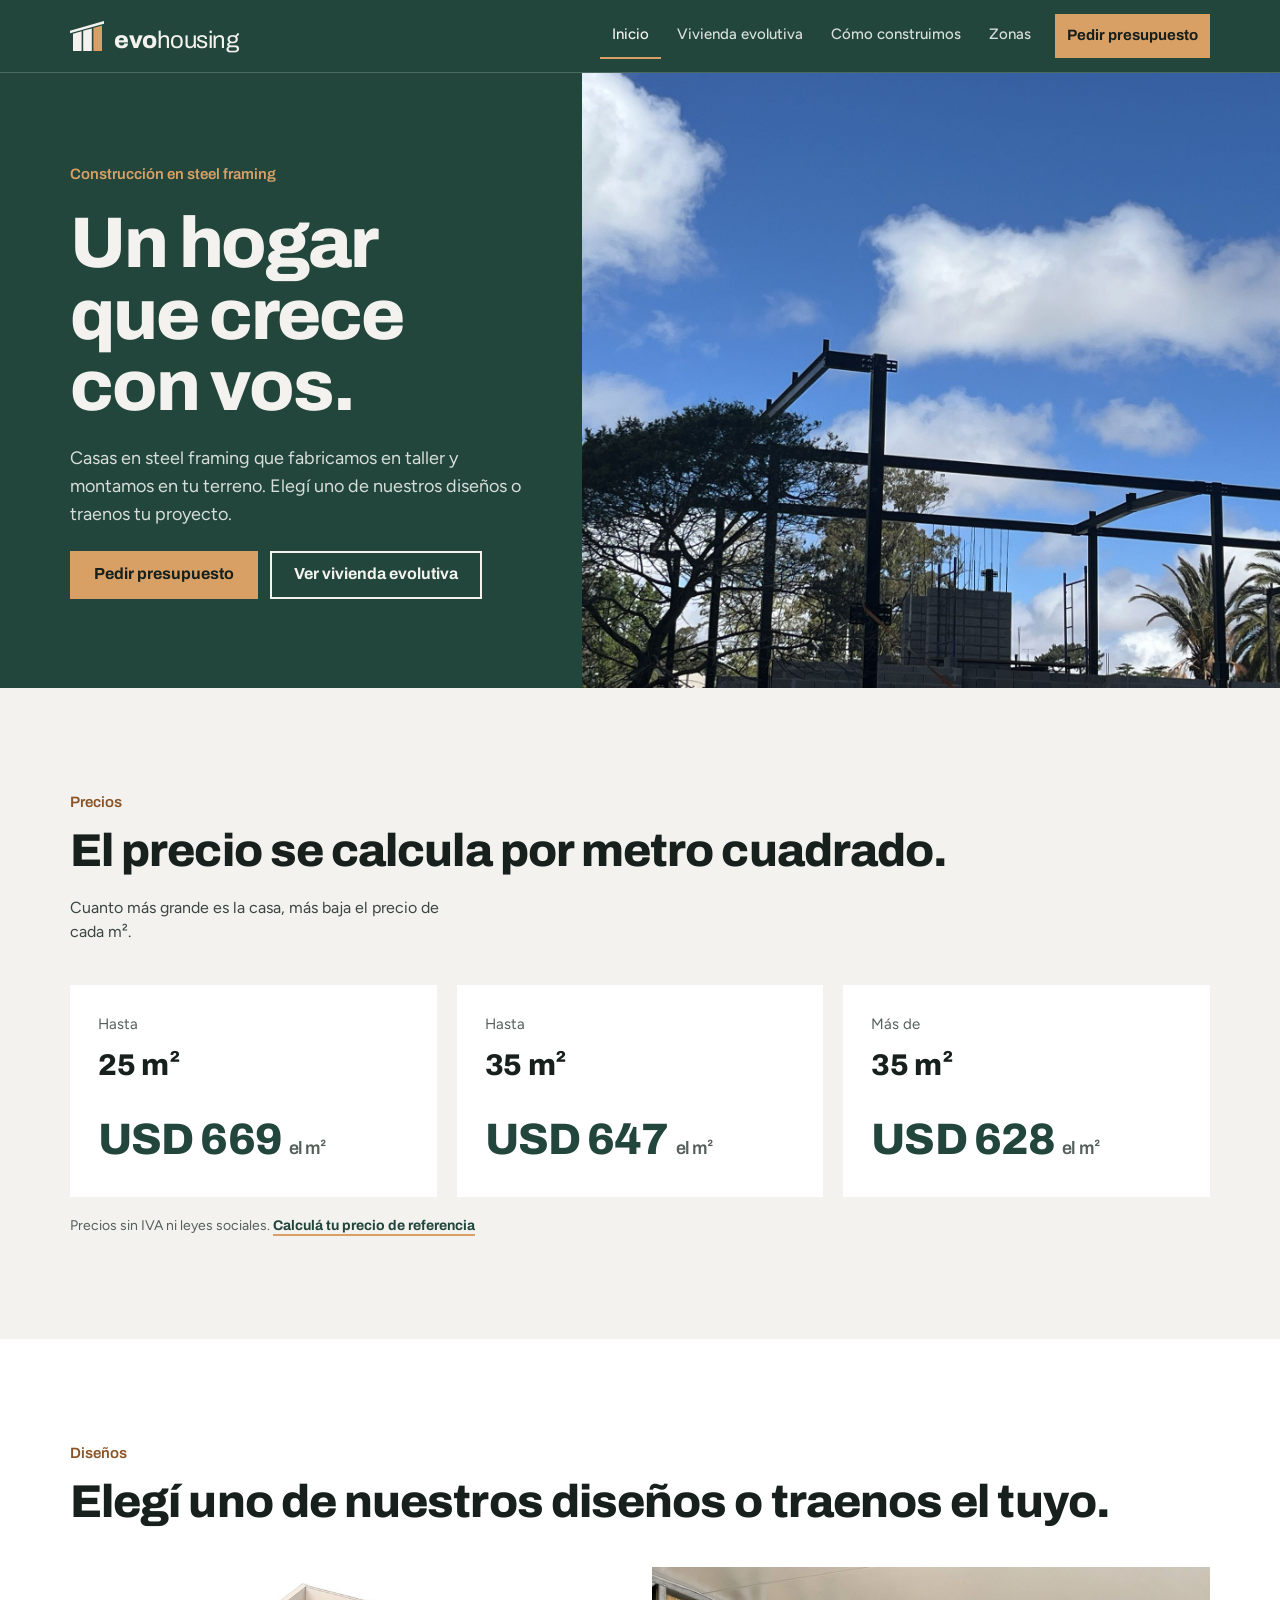
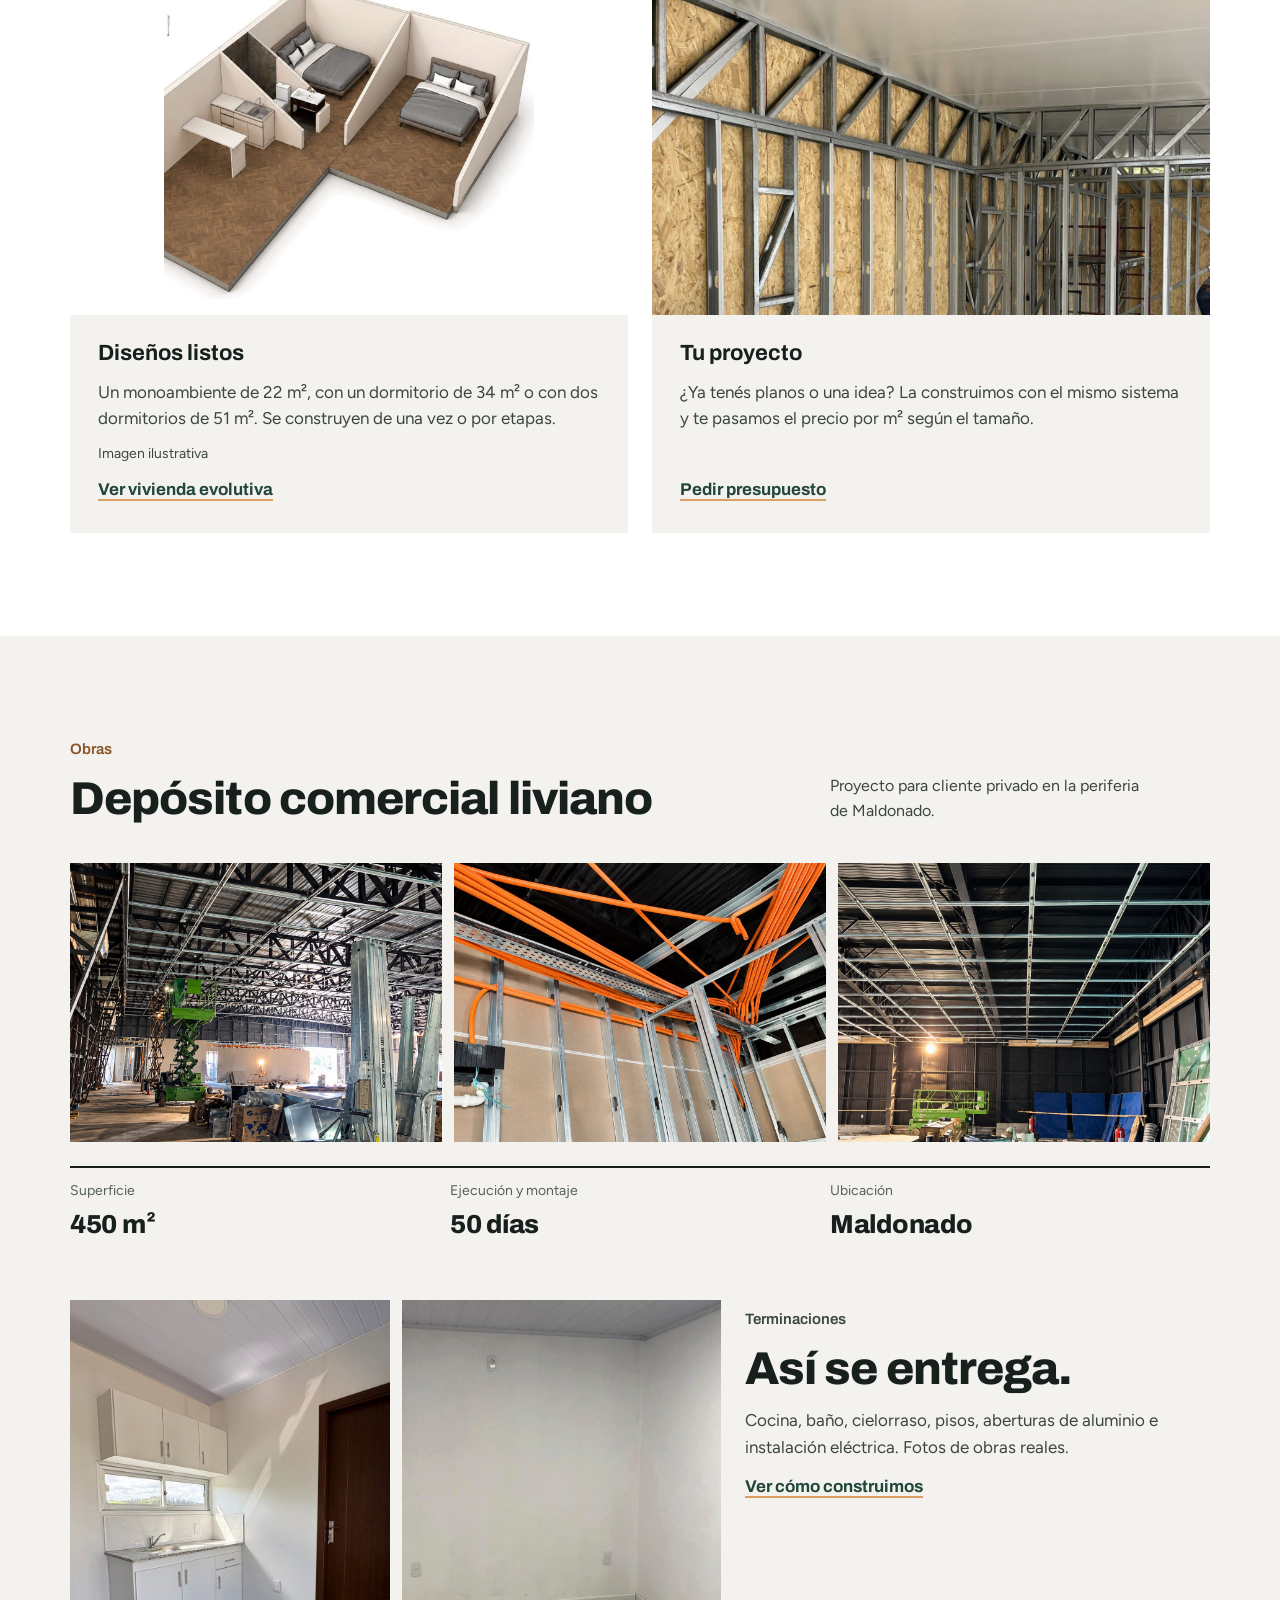
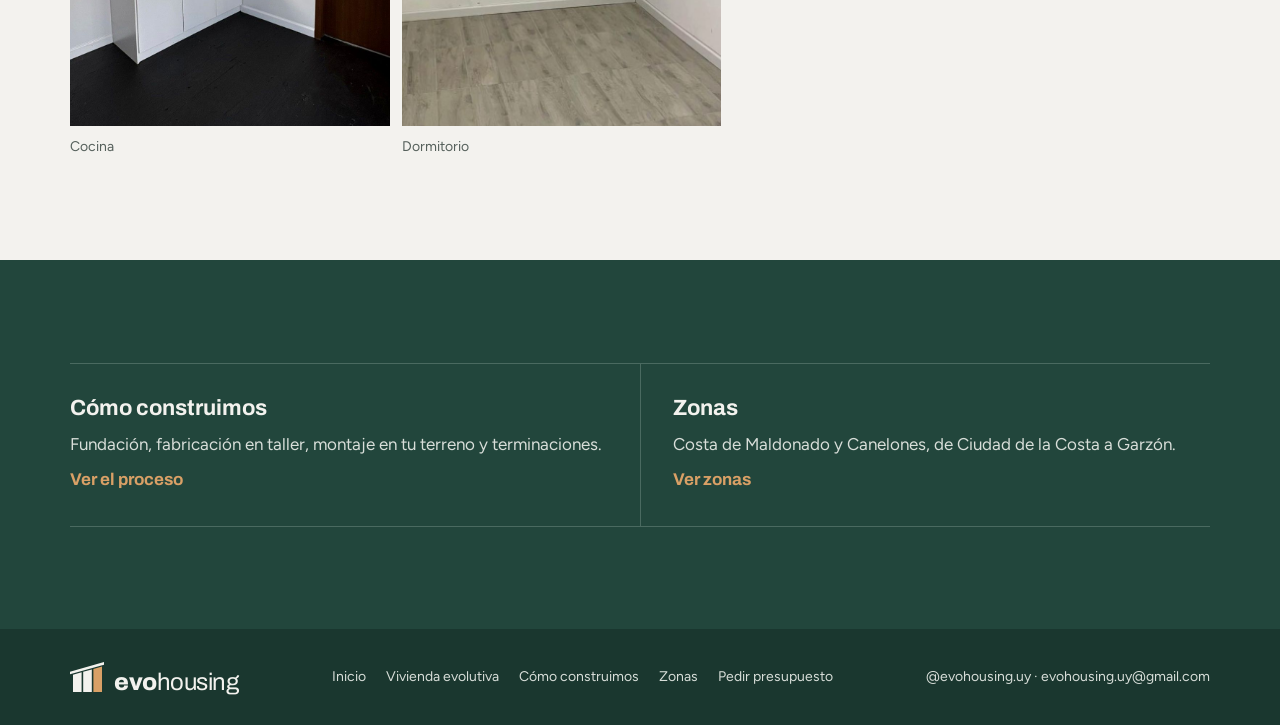
==== commit fd8b8a5d: "Sitio con 5 secciones: inicio, vivienda evolutiva, cómo construimos, zonas y presupuesto Co-Authored" ====
--- a/index.html
+++ b/index.html
@@ -3,357 +3,167 @@
 <head>
 <meta charset="utf-8">
 <meta name="viewport" content="width=device-width, initial-scale=1, viewport-fit=cover">
+<title>EvoHousing · Casas en steel framing en Maldonado y Canelones</title>
+<meta name="description" content="Casas en steel framing fabricadas en taller y montadas en tu terreno. Diseños propios o tu proyecto, en la costa de Maldonado y Canelones.">
+<link rel="canonical" href="https://evohousing.github.io/">
 <link rel="icon" href="favicon.svg" type="image/svg+xml">
-<meta property="og:title" content="EvoHousing · Un hogar que crece con vos">
-<meta property="og:description" content="Viviendas evolutivas semi-prefabricadas en steel framing. Maldonado y Canelones, Uruguay.">
+<meta property="og:title" content="EvoHousing · Casas en steel framing en Maldonado y Canelones">
+<meta property="og:description" content="Casas en steel framing fabricadas en taller y montadas en tu terreno. Diseños propios o tu proyecto, en la costa de Maldonado y Canelones.">
 <meta property="og:image" content="https://evohousing.github.io/img/casa.jpg">
-<title>EvoHousing · Viviendas evolutivas en steel framing en Maldonado</title>
-<meta name="description" content="Viviendas evolutivas semi-prefabricadas en steel framing. Empezá con un monoambiente y ampliá a 1 o 2 dormitorios. Maldonado y Canelones, Uruguay.">
+<meta property="og:url" content="https://evohousing.github.io/">
 <link rel="preconnect" href="https://fonts.googleapis.com">
 <link rel="preconnect" href="https://fonts.gstatic.com" crossorigin>
 <link rel="stylesheet" href="https://fonts.googleapis.com/css2?family=Archivo:wdth,wght@62..125,400..900&family=Figtree:wght@400;500;600;700&display=swap">
+<link rel="stylesheet" href="css/estilos.css">
+<script type="application/ld+json">{"@context": "https://schema.org", "@type": "GeneralContractor", "name": "EvoHousing", "slogan": "Un hogar que crece con vos.", "description": "Casas en steel framing fabricadas en taller y montadas en tu terreno. Diseños propios o tu proyecto.", "url": "https://evohousing.github.io/", "logo": "https://evohousing.github.io/favicon.svg", "image": "https://evohousing.github.io/img/obras/estructura-sitio.jpg", "email": "evohousing.uy@gmail.com", "sameAs": ["https://www.instagram.com/evohousing.uy/"], "address": {"@type": "PostalAddress", "addressLocality": "Punta del Este", "addressRegion": "Maldonado", "addressCountry": "UY"}, "areaServed": ["Punta del Este", "Maldonado", "San Carlos", "José Ignacio", "Garzón", "Solís", "Atlántida", "Solymar", "Ciudad de la Costa"]}</script>
 <style>
-/* Layout: bandas a todo el ancho que alternan hueso y verde pino; contenido en un contenedor de 1160px, como las páginas del folleto. */
-:root {
-  --pino: #22463C;
-  --pino-osc: #1A372F;
-  --madera: #D9A066;
-  --madera-txt: #8A5426;
-  --hueso: #F3F2EE;
-  --blanco: #FFFFFF;
-  --tinta: #17201D;
-  --gris: #3B4541;
-  --gris-2: #55605B;
-  --linea: #D3D8D3;
-  --linea-pino: #4A6A60;
-  --sobre-pino: #D8DED9;
-  --display: "Archivo", "Arial Narrow", system-ui, sans-serif;
-  --texto: "Figtree", system-ui, -apple-system, "Segoe UI", sans-serif;
-  color-scheme: light;
-}
-*, *::before, *::after { box-sizing: border-box; }
-html { scroll-behavior: smooth; }
-@media (prefers-reduced-motion: reduce) { html { scroll-behavior: auto; } }
-body { margin: 0; background: var(--hueso); color: var(--tinta); font-family: var(--texto); font-size: 17px; line-height: 1.55; }
-img { max-width: 100%; height: auto; display: block; }
-a { color: inherit; }
-:focus-visible { outline: 3px solid var(--madera); outline-offset: 3px; }
-
-.wrap { max-width: 1160px; margin: 0 auto; padding-left: max(20px, env(safe-area-inset-left, 0px)); padding-right: max(20px, env(safe-area-inset-right, 0px)); }
-.band { padding-block: clamp(64px, 9vw, 112px); }
-.band--white { background: var(--blanco); }
-.band--pino { background: var(--pino); color: var(--hueso); }
-
-.eyebrow { font-family: var(--display); font-size: 13px; font-weight: 700; letter-spacing: 0.16em; text-transform: uppercase; color: var(--madera-txt); margin: 0; }
-.band--pino .eyebrow { color: var(--madera); }
-h1, h2, h3 { font-family: var(--display); margin: 0; text-wrap: balance; }
-h2 { font-size: clamp(32px, 4.4vw, 48px); font-weight: 800; line-height: 1.02; letter-spacing: -0.02em; }
-h3 { font-size: 22px; font-weight: 700; line-height: 1.15; }
-p { margin: 0; text-wrap: pretty; }
-.lead { color: var(--gris); max-width: 58ch; }
-.band--pino .lead { color: var(--sobre-pino); }
-.section-head { display: flex; flex-wrap: wrap; justify-content: space-between; align-items: flex-end; gap: 20px 48px; margin-bottom: 40px; }
-.section-head > div { display: flex; flex-direction: column; gap: 14px; min-width: 0; }
-.section-head .lead { max-width: 36ch; font-size: 16px; }
-
-/* Logo */
-.logo { display: inline-flex; align-items: flex-end; gap: 10px; text-decoration: none; color: inherit; }
-.logo svg { width: 36px; height: 34px; flex-shrink: 0; }
-.logo span { font-family: var(--display); font-weight: 800; font-size: 25px; letter-spacing: -0.02em; line-height: 0.9; }
-.logo span b { font-weight: 400; }
-
-/* Botones */
-.btn { display: inline-flex; align-items: center; justify-content: center; gap: 10px; min-height: 48px; padding: 0 22px; font-family: var(--display); font-weight: 700; font-size: 16px; text-decoration: none; border: 2px solid transparent; transition: background-color .15s, color .15s; }
-.btn svg { width: 20px; height: 20px; flex-shrink: 0; }
-.btn--madera { background: var(--madera); color: var(--tinta); }
-.btn--madera:hover { background: var(--hueso); }
-.btn--line { border-color: var(--hueso); color: var(--hueso); }
-.btn--line:hover { background: var(--hueso); color: var(--pino); }
-.btn--pino { background: var(--pino); color: var(--hueso); }
-.btn--pino:hover { background: var(--pino-osc); }
-
-/* Encabezado */
-body::before { content: ""; position: fixed; inset: 0 0 auto; height: env(safe-area-inset-top, 0px); z-index: 10; background: var(--pino); }
-.top { position: sticky; top: env(safe-area-inset-top, 0px); z-index: 5; background: var(--pino); color: var(--hueso); border-bottom: 1px solid var(--linea-pino); }
-.top .wrap { display: flex; align-items: center; justify-content: space-between; gap: 24px; min-height: 72px; }
-.top nav { display: flex; align-items: center; gap: 28px; font-size: 15px; font-weight: 500; }
-.top nav a:not(.btn) { text-decoration: none; color: var(--sobre-pino); }
-.top nav a:not(.btn):hover { color: var(--hueso); }
-.top .btn { min-height: 44px; padding: 0 18px; font-size: 15px; }
-@media (max-width: 760px) { .top nav a:not(.btn) { display: none; } }
-
-/* Hero */
-.hero { background: var(--pino); color: var(--hueso); display: grid; grid-template-columns: minmax(0, 5fr) minmax(0, 7fr); }
-.hero__text { padding-block: clamp(48px, 7vw, 96px); padding-left: max(20px, env(safe-area-inset-left, 0px), calc((100vw - 1160px) / 2 + 20px)); padding-right: clamp(24px, 4vw, 56px); display: flex; flex-direction: column; justify-content: center; gap: 24px; min-width: 0; }
-.hero h1 { font-size: clamp(44px, 6vw, 76px); font-weight: 800; line-height: 0.98; letter-spacing: -0.03em; }
-.hero p { color: var(--sobre-pino); font-size: 18px; max-width: 34ch; }
+.hero { background: var(--pino); color: var(--hueso); display: grid; grid-template-columns: minmax(0, 5fr) minmax(0, 6fr); }
+.hero__text { padding-block: clamp(48px, 7vw, 96px); padding-left: max(20px, env(safe-area-inset-left, 0px), calc((100vw - 1180px) / 2 + 20px)); padding-right: clamp(24px, 4vw, 56px); display: flex; flex-direction: column; justify-content: center; gap: 22px; min-width: 0; }
+.hero p.lead { color: var(--sobre-pino); }
 .hero__ctas { display: flex; flex-wrap: wrap; gap: 12px; }
-.hero__meta { display: flex; flex-wrap: wrap; gap: 8px 24px; font-size: 14px; color: var(--sobre-pino); border-top: 1px solid var(--linea-pino); padding-top: 18px; }
-.hero__meta strong { color: var(--hueso); font-weight: 600; }
-.hero__img { min-height: 420px; }
-.hero__img img { width: 100%; height: 100%; object-fit: cover; object-position: 40% 50%; }
-@media (max-width: 860px) {
-  .hero { grid-template-columns: 1fr; }
-  .hero__text { padding-left: max(20px, env(safe-area-inset-left, 0px)); padding-right: max(20px, env(safe-area-inset-right, 0px)); }
-  .hero__img { min-height: 0; aspect-ratio: 16 / 10; max-width: 100%; order: -1; }
-}
-
-/* Concepto */
-.concepto { display: grid; grid-template-columns: minmax(0, 5fr) minmax(0, 7fr); gap: 48px; align-items: center; }
-.concepto__text { display: flex; flex-direction: column; gap: 20px; min-width: 0; }
-.concepto__fig { background: var(--blanco); padding: clamp(20px, 4vw, 40px); display: flex; flex-direction: column; gap: 24px; min-width: 0; }
-.tira { display: grid; grid-template-columns: 43fr 29fr 28fr; gap: 16px; border-top: 2px solid var(--tinta); padding-top: 16px; }
-.tira div { display: flex; flex-direction: column; gap: 2px; min-width: 0; }
-.tira b { font-family: var(--display); font-size: 12px; font-weight: 700; letter-spacing: 0.12em; text-transform: uppercase; color: var(--madera-txt); }
-.tira strong { font-family: var(--display); font-size: clamp(15px, 2vw, 19px); font-weight: 700; line-height: 1.2; }
-.tira span { font-size: 14px; color: var(--gris); }
-.ideal { display: flex; flex-wrap: wrap; gap: 8px; list-style: none; margin: 4px 0 0; padding: 0; }
-.ideal li { border: 1.5px solid var(--pino); color: var(--pino); font-size: 14px; font-weight: 600; padding: 7px 12px; }
-@media (max-width: 860px) { .concepto { grid-template-columns: 1fr; } }
-
-/* Etapas */
-.etapas { display: grid; grid-template-columns: repeat(3, minmax(0, 1fr)); gap: 20px; }
-.etapa { background: var(--blanco); display: flex; flex-direction: column; min-width: 0; }
-.etapa__body { padding: 30px 28px 22px; display: flex; flex-direction: column; gap: 12px; flex-grow: 1; }
-.etapa__icon { width: 54px; height: 50px; }
-.etapa h3 { font-size: 30px; font-weight: 800; letter-spacing: -0.01em; }
-.etapa ul { list-style: none; margin: 0; padding: 0; display: flex; flex-direction: column; gap: 6px; color: var(--gris); font-size: 16px; }
-.etapa__plazo { margin-top: auto; padding-top: 12px; font-size: 14px; color: var(--gris-2); }
-.etapa__plazo strong { color: var(--tinta); }
-.precio { background: var(--pino); color: var(--hueso); padding: 18px 28px 20px; display: flex; flex-wrap: wrap; justify-content: space-between; align-items: flex-end; gap: 10px 16px; }
-.precio small { display: block; font-size: 13px; color: var(--sobre-pino); }
-.precio div > span { font-family: var(--display); font-size: 15px; }
-.precio div > span strong { font-size: 32px; font-weight: 800; letter-spacing: -0.01em; font-variant-numeric: tabular-nums; }
-.ahorro { background: var(--madera); color: var(--tinta); font-size: 14px; font-weight: 700; padding: 7px 11px; white-space: nowrap; }
-.nota { margin-top: 18px; font-size: 14px; color: var(--gris-2); }
-@media (max-width: 900px) { .etapas { grid-template-columns: 1fr; } }
-
-/* Paquetes */
-.paquetes { display: grid; grid-template-columns: repeat(2, minmax(0, 1fr)); gap: 24px; }
-.paquete { background: var(--blanco); display: flex; flex-direction: column; min-width: 0; }
-.paquete__img { padding: 24px 28px 4px; }
-.paquete__img img { margin: 0 auto; max-height: 320px; width: auto; }
-.paquete__body { padding: 8px 28px 22px; display: flex; flex-direction: column; gap: 6px; }
-.paquete__body h3 { font-size: 26px; font-weight: 800; }
-.paquete__body p { color: var(--gris); font-size: 16px; }
-@media (max-width: 860px) { .paquetes { grid-template-columns: 1fr; } }
-
-/* Sistema */
-.pasos { display: grid; grid-template-columns: repeat(3, minmax(0, 1fr)); gap: 20px; list-style: none; margin: 0; padding: 0; counter-reset: paso; }
-.paso { background: var(--hueso); padding: 30px 28px; display: flex; flex-direction: column; gap: 14px; min-width: 0; counter-increment: paso; }
-.paso__top { display: flex; justify-content: space-between; align-items: flex-start; }
-.paso__top::before { content: "0" counter(paso); font-family: var(--display); font-weight: 800; font-size: 46px; line-height: 1; color: var(--pino); }
-.paso__top svg { width: 56px; height: 44px; }
-.paso p { color: var(--gris); font-size: 16px; }
-.beneficios { display: grid; grid-template-columns: repeat(4, minmax(0, 1fr)); gap: 20px; list-style: none; margin: 36px 0 0; padding: 22px 0 0; border-top: 2px solid var(--tinta); }
-.beneficios li { display: flex; align-items: center; gap: 12px; font-weight: 600; font-size: 15px; line-height: 1.3; min-width: 0; }
-.beneficios svg { width: 30px; height: 30px; flex-shrink: 0; }
-@media (max-width: 900px) { .pasos { grid-template-columns: 1fr; } .beneficios { grid-template-columns: repeat(2, minmax(0, 1fr)); } }
-@media (max-width: 440px) { .beneficios { grid-template-columns: 1fr; } }
-
-/* Contacto */
-.contacto { display: grid; grid-template-columns: repeat(2, minmax(0, 1fr)); gap: clamp(32px, 6vw, 72px); }
-.zonas { display: flex; flex-direction: column; gap: 22px; min-width: 0; }
-.zonas ul { list-style: none; margin: 0; padding: 0; display: grid; grid-template-columns: repeat(2, minmax(0, 1fr)); column-gap: 24px; font-family: var(--display); font-size: 19px; font-weight: 600; }
-.zonas li { padding: 11px 0; border-bottom: 1px solid var(--linea-pino); }
-.tarjeta { background: var(--hueso); color: var(--tinta); padding: clamp(28px, 4vw, 44px); display: flex; flex-direction: column; gap: 26px; min-width: 0; }
-.tarjeta h2 { font-size: clamp(30px, 3.6vw, 40px); }
-.canales { list-style: none; margin: 0; padding: 0; display: flex; flex-direction: column; gap: 14px; font-size: 18px; }
-.canales li { display: flex; align-items: center; gap: 14px; min-width: 0; overflow-wrap: anywhere; }
-.canales svg { width: 22px; height: 22px; flex-shrink: 0; }
-.canales a { text-decoration: none; border-bottom: 1.5px solid var(--madera); }
-.canales a:hover { color: var(--pino); }
-@media (max-width: 860px) { .contacto { grid-template-columns: 1fr; } }
-
-.pie { background: var(--pino-osc); color: var(--sobre-pino); font-size: 14px; }
-.pie .wrap { display: flex; flex-wrap: wrap; justify-content: space-between; align-items: center; gap: 16px; padding-block: 28px; }
-.pie .logo { color: var(--hueso); }
+.hero__img { min-height: 460px; position: relative; }
+.hero__img img { position: absolute; inset: 0; width: 100%; height: 100%; object-fit: cover; object-position: 45% 60%; }
+@media (max-width: 860px) { .hero { grid-template-columns: 1fr; } .hero__text { padding-right: max(20px, env(safe-area-inset-right, 0px)); } .hero__img { min-height: 0; aspect-ratio: 4 / 3; order: -1; } }
+.camino { background: var(--blanco); display: flex; flex-direction: column; min-width: 0; }
+.camino__img { aspect-ratio: 16 / 10; overflow: hidden; background: var(--blanco); display: flex; align-items: center; justify-content: center; }
+.camino__img img { width: 100%; height: 100%; object-fit: cover; }
+.camino__img.contener img { object-fit: contain; padding: 16px; }
+.camino__txt { padding: 26px 28px 30px; display: flex; flex-direction: column; gap: 12px; flex: 1; }
+.camino__txt p { color: var(--gris); }
+.camino__txt .link { margin-top: auto; }
+.obra { display: grid; grid-template-columns: repeat(3, minmax(0, 1fr)); gap: 12px; }
+.obra img { aspect-ratio: 4 / 3; object-fit: cover; width: 100%; }
+@media (max-width: 760px) { .obra { grid-template-columns: 1fr 1fr; } .obra figure:first-child { grid-column: span 2; } }
+.terminaciones { display: grid; grid-template-columns: 7fr 5fr; gap: 24px; align-items: start; margin-top: 56px; }
+.terminaciones .fotos { display: grid; grid-template-columns: 1fr 1fr; gap: 12px; }
+.terminaciones img { aspect-ratio: 3 / 4; object-fit: cover; width: 100%; }
+.terminaciones .texto { display: flex; flex-direction: column; gap: 14px; padding-top: 8px; }
+.terminaciones .texto p { color: var(--gris); }
+@media (max-width: 860px) { .terminaciones { grid-template-columns: 1fr; } }
+.secciones { display: grid; grid-template-columns: repeat(2, minmax(0, 1fr)); gap: 0; border-top: 1px solid var(--linea-pino); }
+.secciones a { display: flex; flex-direction: column; gap: 10px; padding: 32px 32px 32px 0; text-decoration: none; border-bottom: 1px solid var(--linea-pino); }
+.secciones a + a { padding-left: 32px; border-left: 1px solid var(--linea-pino); }
+.secciones a p { color: var(--sobre-pino); }
+.secciones a span { font-family: var(--display); font-weight: 700; color: var(--madera); }
+.secciones a:hover h3 { text-decoration: underline; text-decoration-color: var(--madera); text-underline-offset: 5px; }
+@media (max-width: 760px) { .secciones { grid-template-columns: 1fr; } .secciones a + a { padding-left: 0; border-left: 0; } }
 </style>
-
-<svg width="0" height="0" style="position:absolute" aria-hidden="true">
-  <symbol id="casa" viewBox="0 0 34 32">
-    <polygon points="0,13.28 34,3.72 34,1.12 0,10.68" fill="currentColor"></polygon>
-    <polygon points="3,13.74 11.6,11.32 11.6,31 3,31" fill="currentColor"></polygon>
-    <polygon points="13.2,10.87 21.8,8.45 21.8,31 13.2,31" fill="currentColor"></polygon>
-    <polygon points="23.4,8 32,5.58 32,31 23.4,31" fill="var(--madera)"></polygon>
-  </symbol>
-</svg>
-
-<link rel="canonical" href="https://evohousing.github.io/">
-<script type="application/ld+json">
-{"@context":"https://schema.org","@type":"GeneralContractor","name":"EvoHousing","slogan":"Un hogar que crece con vos.","description":"Viviendas evolutivas semi-prefabricadas en steel framing: monoambiente ampliable a 1 o 2 dormitorios.","url":"https://evohousing.github.io/","logo":"https://evohousing.github.io/favicon.svg","image":"https://evohousing.github.io/img/casa.jpg","email":"evohousing.uy@gmail.com","sameAs":["https://www.instagram.com/evohousing.uy/"],"address":{"@type":"PostalAddress","addressLocality":"Punta del Este","addressRegion":"Maldonado","addressCountry":"UY"},"areaServed":["Punta del Este","Maldonado","San Carlos","José Ignacio","Garzón","Solís","Atlántida","Solimar","Ciudad de la Costa"],"priceRange":"Desde USD 14.718"}
-</script>
 </head>
 <body>
 <header class="top">
-  <div class="wrap">
-    <a class="logo" href="#inicio" aria-label="EvoHousing, inicio"><svg aria-hidden="true"><use href="#casa"></use></svg><span>evo<b>housing</b></span></a>
-    <nav aria-label="Secciones">
-      <a href="#etapas">Etapas</a>
-      <a href="#sistema">Cómo construimos</a>
-      <a href="#zonas">Zonas</a>
-      <a class="btn btn--madera" href="#contacto">Pedir presupuesto</a>
+  <div class="wrap top__in">
+    <a class="logo" href="./" aria-label="EvoHousing, inicio"><svg viewBox="0 0 34 32" aria-hidden="true"><polygon points="0,13.28 34,3.72 34,1.12 0,10.68" fill="#F3F2EE"/><polygon points="3,13.74 11.6,11.32 11.6,31 3,31" fill="#F3F2EE"/><polygon points="13.2,10.87 21.8,8.45 21.8,31 13.2,31" fill="#F3F2EE"/><polygon points="23.4,8 32,5.58 32,31 23.4,31" fill="#D9A066"/></svg><span>evo<b>housing</b></span></a>
+    <nav class="nav" aria-label="Secciones">
+      <a href="./" aria-current="page">Inicio</a>
+      <a href="vivienda-evolutiva.html">Vivienda evolutiva</a>
+      <a href="como-construimos.html">Cómo construimos</a>
+      <a href="zonas.html">Zonas</a>
+      <a class="nav__cta" href="presupuesto.html">Pedir presupuesto</a>
     </nav>
   </div>
 </header>
-
-<main id="inicio">
+<main>
   <section class="hero" aria-labelledby="titulo">
     <div class="hero__text">
-      <p class="eyebrow">Vivienda evolutiva</p>
+      <p class="eyebrow" style="color: var(--madera)">Construcción en steel framing</p>
       <h1 id="titulo">Un hogar que crece con vos.</h1>
-      <p>Empezá con un monoambiente y ampliá a 1 o 2 dormitorios cuando lo necesites. Construcción semi‑prefabricada en steel framing.</p>
+      <p class="lead">Casas en steel framing que fabricamos en taller y montamos en tu terreno. Elegí uno de nuestros diseños o traenos tu proyecto.</p>
       <div class="hero__ctas">
-        <a class="btn btn--madera" href="#etapas">Ver etapas y precios</a>
-        <a class="btn btn--line" href="#contacto">Hablemos</a>
+        <a class="btn btn--madera" href="presupuesto.html">Pedir presupuesto</a>
+        <a class="btn btn--line" href="vivienda-evolutiva.html">Ver vivienda evolutiva</a>
       </div>
-      <div class="hero__meta"><span>Desde <strong>USD 14.718</strong></span><span>Monoambiente listo en <strong>30 días</strong></span><span>Maldonado · Canelones</span></div>
     </div>
-    <div class="hero__img"><img src="img/casa.jpg" alt="Vivienda EvoHousing de un ambiente con gran ventanal y deck de madera, al atardecer" width="1800" height="1126"></div>
+    <div class="hero__img"><img src="img/obras/estructura-sitio.jpg" alt="Estructura metálica montada en obra, contra el cielo" width="1800" height="1350"></div>
   </section>
 
-  <section class="band" aria-labelledby="t-concepto">
-    <div class="wrap concepto">
-      <div class="concepto__text">
-        <p class="eyebrow">El concepto</p>
-        <h2 id="t-concepto">Una vivienda pensada para crecer.</h2>
-        <p class="lead">La vivienda evolutiva arranca con un núcleo básico, un monoambiente completo, y se amplía por etapas a medida que cambian tu familia, tus necesidades o tu presupuesto.</p>
-        <p class="lead">Cada ampliación está prevista desde el proyecto: la casa crece sin perder estética, calidad ni integración arquitectónica.</p>
-        <ul class="ideal" aria-label="Ideal para">
-          <li>Primera vivienda</li><li>Inversión para renta</li><li>Casa de playa o campo</li><li>Vivienda joven</li><li>Construir por etapas</li>
-        </ul>
+  <section class="band" aria-labelledby="t-precio">
+    <div class="wrap">
+      <div class="section-head">
+        <div><p class="eyebrow">Precios</p><h2 id="t-precio">El precio se calcula por metro cuadrado.</h2></div>
+        <p class="lead">Cuanto más grande es la casa, más baja el precio de cada m².</p>
       </div>
-      <figure class="concepto__fig" style="margin:0">
-        <img src="img/etapas.jpg" alt="Esquema de las tres etapas: monoambiente, más un dormitorio, más otro dormitorio" width="750" height="334" loading="lazy">
-        <figcaption class="tira">
-          <div><b>Etapa I</b><strong>Monoambiente</strong><span>22 m²</span></div>
-          <div><b>Etapa II</b><strong>+1 dormitorio</strong><span>34 m² totales</span></div>
-          <div><b>Etapa III</b><strong>+1 dormitorio</strong><span>51 m² totales</span></div>
-        </figcaption>
-      </figure>
+      <div class="tramos">
+        <div class="tramo"><span>Hasta</span><b>25 m²</b><strong>USD 669 <small>el m²</small></strong></div>
+        <div class="tramo"><span>Hasta</span><b>35 m²</b><strong>USD 647 <small>el m²</small></strong></div>
+        <div class="tramo"><span>Más de</span><b>35 m²</b><strong>USD 628 <small>el m²</small></strong></div>
+      </div>
+      <p class="nota" style="margin-top: 18px">Precios sin IVA ni leyes sociales. <a class="link" href="presupuesto.html#calculadora">Calculá tu precio de referencia</a></p>
     </div>
   </section>
 
-  <section class="band band--white" id="etapas" aria-labelledby="t-etapas">
+  <section class="band band--white" aria-labelledby="t-caminos">
     <div class="wrap">
       <div class="section-head">
-        <div><p class="eyebrow">Construí por etapas</p><h2 id="t-etapas">Empezá chico. Ampliá cuando quieras.</h2></div>
-        <p class="lead">Pagás cada etapa cuando la construís. El precio por m² es el mismo en las tres.</p>
+        <div><p class="eyebrow">Diseños</p><h2 id="t-caminos">Elegí uno de nuestros diseños o traenos el tuyo.</h2></div>
       </div>
-      <div class="etapas">
-        <article class="etapa">
-          <div class="etapa__body">
-            <svg class="etapa__icon" viewBox="0 0 34 32" aria-hidden="true"><polygon points="0,13.28 34,3.72 34,1.12 0,10.68" fill="#B7BEBA"></polygon><polygon points="3,13.74 11.6,11.32 11.6,31 3,31" fill="#22463C"></polygon><polygon points="13.2,10.87 21.8,8.45 21.8,31 13.2,31" fill="none" stroke="#B7BEBA" stroke-width="1"></polygon><polygon points="23.4,8 32,5.58 32,31 23.4,31" fill="none" stroke="#B7BEBA" stroke-width="1"></polygon></svg>
-            <p class="eyebrow">Etapa I</p>
-            <h3>Monoambiente</h3>
-            <ul><li>22 m² cubiertos</li><li>Cocina integrada</li><li>Baño completo</li><li>Aberturas de aluminio</li></ul>
-            <p class="etapa__plazo">Ejecución: <strong>30 días</strong></p>
+      <div class="grilla-2">
+        <article class="camino" style="background: var(--hueso)">
+          <div class="camino__img contener"><img src="img/etapa-1-2-3.jpg" alt="Maqueta de la vivienda de 51 m² con dos dormitorios" width="1128" height="964" loading="lazy"></div>
+          <div class="camino__txt">
+            <h3>Diseños listos</h3>
+            <p>Un monoambiente de 22 m², con un dormitorio de 34 m² o con dos dormitorios de 51 m². Se construyen de una vez o por etapas.</p>
+            <p class="nota">Imagen ilustrativa</p>
+            <a class="link" href="vivienda-evolutiva.html">Ver vivienda evolutiva</a>
           </div>
-          <div class="precio"><div><small>USD 669 por m²</small><span>Desde <strong>USD 14.718</strong></span></div></div>
         </article>
-        <article class="etapa">
-          <div class="etapa__body">
-            <svg class="etapa__icon" viewBox="0 0 34 32" aria-hidden="true"><polygon points="0,13.28 34,3.72 34,1.12 0,10.68" fill="#B7BEBA"></polygon><polygon points="3,13.74 11.6,11.32 11.6,31 3,31" fill="#B7BEBA"></polygon><polygon points="13.2,10.87 21.8,8.45 21.8,31 13.2,31" fill="#22463C"></polygon><polygon points="23.4,8 32,5.58 32,31 23.4,31" fill="none" stroke="#B7BEBA" stroke-width="1"></polygon></svg>
-            <p class="eyebrow">Etapa II</p>
-            <h3>+1 dormitorio</h3>
-            <ul><li>+12 m² (34 m² totales)</li><li>Dormitorio independiente</li><li>Se integra al monoambiente existente</li></ul>
-            <p class="etapa__plazo">Ejecución: <strong>20 días</strong></p>
+        <article class="camino" style="background: var(--hueso)">
+          <div class="camino__img"><img src="img/obras/estructura-taller.jpg" alt="Paneles de steel framing con placas OSB montados en obra" width="1800" height="806" loading="lazy" style="object-position: 30% 50%"></div>
+          <div class="camino__txt">
+            <h3>Tu proyecto</h3>
+            <p>¿Ya tenés planos o una idea? La construimos con el mismo sistema y te pasamos el precio por m² según el tamaño.</p>
+            <a class="link" href="presupuesto.html">Pedir presupuesto</a>
           </div>
-          <div class="precio"><div><small>USD 669 por m²</small><span>Desde <strong>USD 8.028</strong></span></div></div>
-        </article>
-        <article class="etapa">
-          <div class="etapa__body">
-            <svg class="etapa__icon" viewBox="0 0 34 32" aria-hidden="true"><polygon points="0,13.28 34,3.72 34,1.12 0,10.68" fill="#B7BEBA"></polygon><polygon points="3,13.74 11.6,11.32 11.6,31 3,31" fill="#B7BEBA"></polygon><polygon points="13.2,10.87 21.8,8.45 21.8,31 13.2,31" fill="#B7BEBA"></polygon><polygon points="23.4,8 32,5.58 32,31 23.4,31" fill="#D9A066"></polygon></svg>
-            <p class="eyebrow">Etapa III</p>
-            <h3>+1 dormitorio</h3>
-            <ul><li>+17 m² (51 m² totales)</li><li>Segundo dormitorio</li><li>Ideal para familia o renta</li></ul>
-            <p class="etapa__plazo">Ejecución: <strong>20 días</strong></p>
-          </div>
-          <div class="precio"><div><small>USD 669 por m²</small><span>Desde <strong>USD 11.373</strong></span></div></div>
         </article>
       </div>
-
-      <div class="section-head" style="margin-top: 72px">
-        <div><p class="eyebrow">Paquetes completos</p><h2>¿Preferís hacerla de una vez?</h2></div>
-        <p class="lead">Construir varias etapas juntas baja el precio por m² y acorta el plazo total.</p>
-      </div>
-      <div class="paquetes">
-        <article class="paquete">
-          <div class="paquete__img"><img src="img/etapa-1-2.jpg" alt="Render de la vivienda de 34 m² con monoambiente y un dormitorio" width="1082" height="944" loading="lazy"></div>
-          <div class="paquete__body"><p class="eyebrow">Etapa I + II</p><h3>Monoambiente + 1 dormitorio</h3><p>34 m² cubiertos · Ejecución: 45 días</p></div>
-          <div class="precio"><div><small>USD 647 por m²</small><span>Desde <strong>USD 21.998</strong></span></div><span class="ahorro">Ahorrás USD 748</span></div>
-        </article>
-        <article class="paquete">
-          <div class="paquete__img"><img src="img/etapa-1-2-3.jpg" alt="Render de la vivienda de 51 m² con monoambiente y dos dormitorios" width="1358" height="964" loading="lazy"></div>
-          <div class="paquete__body"><p class="eyebrow">Etapa I + II + III</p><h3>Monoambiente + 2 dormitorios</h3><p>51 m² cubiertos · Ejecución: 65 días</p></div>
-          <div class="precio"><div><small>USD 628 por m²</small><span>Desde <strong>USD 32.028</strong></span></div><span class="ahorro">Ahorrás USD 2.091</span></div>
-        </article>
-      </div>
-      <p class="nota">Precios sin IVA ni leyes sociales. El ahorro se calcula frente a construir cada etapa por separado.</p>
     </div>
   </section>
 
-  <section class="band" id="sistema" aria-labelledby="t-sistema">
+  <section class="band" aria-labelledby="t-obras">
     <div class="wrap">
       <div class="section-head">
-        <div><p class="eyebrow">Cómo construimos</p><h2 id="t-sistema">Semi‑prefabricado: del taller a tu terreno.</h2></div>
-        <p class="lead">Fabricamos la estructura bajo techo y la montamos en el sitio. Así ganamos precisión y acortamos los tiempos de obra.</p>
+        <div><p class="eyebrow">Obras</p><h2 id="t-obras">Depósito comercial liviano</h2></div>
+        <p class="lead">Proyecto para cliente privado en la periferia de Maldonado.</p>
       </div>
-      <ol class="pasos">
-        <li class="paso" style="background: var(--blanco)">
-          <div class="paso__top"><svg viewBox="0 0 56 44" fill="none" stroke="#22463C" stroke-width="2" aria-hidden="true"><rect x="2" y="22" width="52" height="8"></rect><path d="M8 30v12M28 30v12M48 30v12"></path><path d="M8 22V6h40v16" stroke-dasharray="4 4"></path></svg></div>
-          <h3>Fundación</h3>
-          <p>Platea de hormigón o sistema mixto con pilares, dimensionada desde el inicio para recibir las futuras ampliaciones.</p>
-        </li>
-        <li class="paso" style="background: var(--blanco)">
-          <div class="paso__top"><svg viewBox="0 0 56 44" fill="none" stroke="#22463C" stroke-width="2" aria-hidden="true"><rect x="2" y="2" width="52" height="40"></rect><path d="M15 2v40M28 2v40M41 2v40M2 22h52"></path></svg></div>
-          <h3>Fabricación en taller</h3>
-          <p>Los bastidores de steel framing se arman en nuestro taller: medidas precisas, control de calidad y sin depender del clima.</p>
-        </li>
-        <li class="paso" style="background: var(--blanco)">
-          <div class="paso__top"><svg viewBox="0 0 56 44" fill="none" stroke="#22463C" stroke-width="2" aria-hidden="true"><path d="M2 42h52"></path><rect x="8" y="18" width="18" height="24"></rect><rect x="32" y="4" width="18" height="24" stroke-dasharray="4 3"></rect><path d="M41 30v8m-4-4l4 4 4-4"></path></svg></div>
-          <h3>Montaje en sitio</h3>
-          <p>Los paneles llegan listos para montar. Menos días en el terreno, menos desperdicio y una obra más limpia.</p>
-        </li>
-      </ol>
-      <ul class="beneficios">
-        <li><svg viewBox="0 0 24 24" fill="none" stroke="#22463C" stroke-width="1.8" aria-hidden="true"><circle cx="12" cy="12" r="9"></circle><path d="M12 7v5l3 2"></path></svg>Menos tiempo de obra</li>
-        <li><svg viewBox="0 0 24 24" fill="none" stroke="#22463C" stroke-width="1.8" aria-hidden="true"><rect x="3" y="8" width="10" height="13"></rect><path d="M17 4v8M13 8h8"></path></svg>Ampliaciones simples y limpias</li>
-        <li><svg viewBox="0 0 24 24" fill="none" stroke="#22463C" stroke-width="1.8" aria-hidden="true"><path d="M10 4a2 2 0 0 1 4 0v10a4 4 0 1 1-4 0z"></path><path d="M12 9v8"></path></svg>Eficiencia térmica y confort</li>
-        <li><svg viewBox="0 0 24 24" fill="none" stroke="#22463C" stroke-width="1.8" aria-hidden="true"><rect x="3" y="3" width="18" height="18"></rect><path d="M8 12l3 3 5-6"></path></svg>Calidad controlada en taller</li>
-      </ul>
+      <div class="obra">
+        <figure class="foto"><img src="img/obras/deposito-estructura.jpg" alt="Estructura y cubierta del depósito" width="1600" height="900" loading="lazy"></figure>
+        <figure class="foto"><img src="img/obras/deposito-instalaciones.jpg" alt="Instalaciones eléctricas sobre tabiques de steel framing" width="1600" height="900" loading="lazy"></figure>
+        <figure class="foto"><img src="img/obras/deposito-cielorraso.jpg" alt="Estructura del cielorraso del depósito" width="1600" height="900" loading="lazy"></figure>
+      </div>
+      <dl class="ficha" style="margin-top: 24px">
+        <div><dt>Superficie</dt><dd>450 m²</dd></div>
+        <div><dt>Ejecución y montaje</dt><dd>50 días</dd></div>
+        <div><dt>Ubicación</dt><dd>Maldonado</dd></div>
+      </dl>
+
+      <div class="terminaciones">
+        <div class="fotos">
+          <figure class="foto"><img src="img/obras/cocina.jpg" alt="Cocina terminada con mesada de granito y muebles blancos" width="1010" height="1180" loading="lazy"><figcaption>Cocina</figcaption></figure>
+          <figure class="foto"><img src="img/obras/dormitorio.jpg" alt="Dormitorio terminado con piso cerámico y cielorraso de PVC" width="646" height="1200" loading="lazy"><figcaption>Dormitorio</figcaption></figure>
+        </div>
+        <div class="texto">
+          <p class="eyebrow">Terminaciones</p>
+          <h2>Así se entrega.</h2>
+          <p>Cocina, baño, cielorraso, pisos, aberturas de aluminio e instalación eléctrica. Fotos de obras reales.</p>
+          <a class="link" href="como-construimos.html">Ver cómo construimos</a>
+        </div>
+      </div>
     </div>
   </section>
 
-  <section class="band band--pino" id="zonas" aria-labelledby="t-zonas">
-    <div class="wrap contacto">
-      <div class="zonas">
-        <p class="eyebrow">Zonas</p>
-        <h2 id="t-zonas">¿Dónde construimos?</h2>
-        <p class="lead">Costa de Maldonado y Canelones. ¿Tu terreno está en otra zona? Consultanos.</p>
-        <ul>
-          <li>Punta del Este</li><li>Maldonado</li><li>San Carlos</li><li>José Ignacio</li><li>Garzón</li><li>Solís</li><li>Atlántida</li><li>Solimar</li><li>Ciudad de la Costa</li>
-        </ul>
-      </div>
-      <div class="tarjeta" id="contacto">
-        <div style="display:flex; flex-direction:column; gap:14px">
-          <h2>Hablemos de tu casa.</h2>
-          <p style="color: var(--gris)">Te asesoramos sin compromiso y armamos un presupuesto a medida de tu terreno y tu etapa.</p>
-        </div>
-        <ul class="canales">
-          <li><svg viewBox="0 0 24 24" fill="none" stroke="#22463C" stroke-width="1.8" aria-hidden="true"><rect x="3" y="3" width="18" height="18" rx="5"></rect><circle cx="12" cy="12" r="4"></circle><circle cx="17.5" cy="6.5" r="0.8" fill="#22463C"></circle></svg><a href="https://www.instagram.com/evohousing.uy/" target="_blank" rel="noopener">@evohousing.uy</a></li>
-          <li><svg viewBox="0 0 24 24" fill="none" stroke="#22463C" stroke-width="1.8" aria-hidden="true"><rect x="3" y="5" width="18" height="14"></rect><path d="M3 6l9 7 9-7"></path></svg><span>evohousing.uy@gmail.com</span></li>
-        </ul>
-        <div><a class="btn btn--pino" href="https://www.instagram.com/evohousing.uy/" target="_blank" rel="noopener">Escribinos por Instagram</a></div>
+  <section class="band band--pino" aria-label="Más información">
+    <div class="wrap">
+      <div class="secciones">
+        <a href="como-construimos.html"><h3>Cómo construimos</h3><p>Fundación, fabricación en taller, montaje en tu terreno y terminaciones.</p><span>Ver el proceso</span></a>
+        <a href="zonas.html"><h3>Zonas</h3><p>Costa de Maldonado y Canelones, de Ciudad de la Costa a Garzón.</p><span>Ver zonas</span></a>
       </div>
     </div>
   </section>
 </main>
-
 <footer class="pie">
   <div class="wrap">
-    <a class="logo" href="#inicio"><svg aria-hidden="true"><use href="#casa"></use></svg><span>evo<b>housing</b></span></a>
-    <span>Un hogar que crece con vos. · Uruguay</span>
+    <a class="logo" href="./"><svg viewBox="0 0 34 32" aria-hidden="true"><polygon points="0,13.28 34,3.72 34,1.12 0,10.68" fill="#F3F2EE"/><polygon points="3,13.74 11.6,11.32 11.6,31 3,31" fill="#F3F2EE"/><polygon points="13.2,10.87 21.8,8.45 21.8,31 13.2,31" fill="#F3F2EE"/><polygon points="23.4,8 32,5.58 32,31 23.4,31" fill="#D9A066"/></svg><span>evo<b>housing</b></span></a>
+    <nav aria-label="Pie"><a href="./">Inicio</a> <a href="vivienda-evolutiva.html">Vivienda evolutiva</a> <a href="como-construimos.html">Cómo construimos</a> <a href="zonas.html">Zonas</a> <a href="presupuesto.html">Pedir presupuesto</a></nav>
+    <span><a href="https://www.instagram.com/evohousing.uy/" target="_blank" rel="noopener">@evohousing.uy</a> · evohousing.uy@gmail.com</span>
   </div>
 </footer>
 
--- a/css/estilos.css
+++ b/css/estilos.css
@@ -0,0 +1,136 @@
+/* EvoHousing · estilos compartidos
+   Bandas a todo el ancho que alternan hueso, blanco y verde pino; contenido en un contenedor de 1180px. */
+:root {
+  --pino: #22463C;
+  --pino-osc: #1A372F;
+  --madera: #D9A066;
+  --madera-txt: #8A5426;
+  --hueso: #F3F2EE;
+  --papel: #FBFAF7;
+  --blanco: #FFFFFF;
+  --tinta: #17201D;
+  --gris: #3B4541;
+  --gris-2: #55605B;
+  --linea: #D3D8D3;
+  --linea-pino: #4A6A60;
+  --sobre-pino: #D8DED9;
+  --display: "Archivo", "Arial Narrow", system-ui, sans-serif;
+  --texto: "Figtree", system-ui, -apple-system, "Segoe UI", sans-serif;
+  color-scheme: light;
+}
+*, *::before, *::after { box-sizing: border-box; }
+html { scroll-behavior: smooth; }
+@media (prefers-reduced-motion: reduce) { html { scroll-behavior: auto; } }
+body { margin: 0; background: var(--hueso); color: var(--tinta); font-family: var(--texto); font-size: 17px; line-height: 1.55; }
+img { max-width: 100%; height: auto; display: block; }
+[hidden] { display: none !important; }
+a { color: inherit; }
+:focus-visible { outline: 3px solid var(--madera); outline-offset: 3px; }
+
+.wrap { max-width: 1180px; margin: 0 auto; padding-left: max(20px, env(safe-area-inset-left, 0px)); padding-right: max(20px, env(safe-area-inset-right, 0px)); }
+.band { padding-block: clamp(56px, 8vw, 104px); }
+.band--white { background: var(--blanco); }
+.band--pino { background: var(--pino); color: var(--hueso); }
+
+.eyebrow { font-family: var(--display); font-size: 15px; font-weight: 600; color: var(--madera-txt); margin: 0; }
+.band--pino .eyebrow { color: var(--madera); }
+h1, h2, h3 { font-family: var(--display); margin: 0; text-wrap: balance; }
+h1 { font-size: clamp(40px, 5.6vw, 72px); font-weight: 800; line-height: 1; letter-spacing: -0.03em; }
+h2 { font-size: clamp(30px, 4vw, 46px); font-weight: 800; line-height: 1.04; letter-spacing: -0.02em; }
+h3 { font-size: 22px; font-weight: 700; line-height: 1.15; }
+p { margin: 0; text-wrap: pretty; }
+.lead { color: var(--gris); max-width: 58ch; font-size: 18px; }
+.band--pino .lead { color: var(--sobre-pino); }
+.section-head { display: flex; flex-wrap: wrap; justify-content: space-between; align-items: flex-end; gap: 20px 48px; margin-bottom: 40px; }
+.section-head > div { display: flex; flex-direction: column; gap: 14px; min-width: 0; }
+.section-head .lead { max-width: 38ch; font-size: 16px; }
+.nota { font-size: 14px; color: var(--gris-2); }
+
+/* Logo */
+.logo { display: inline-flex; align-items: flex-end; gap: 10px; text-decoration: none; color: inherit; flex-shrink: 0; }
+.logo svg { width: 34px; height: 32px; flex-shrink: 0; }
+.logo span { font-family: var(--display); font-weight: 800; font-size: 24px; letter-spacing: -0.02em; line-height: 0.9; }
+.logo span b { font-weight: 400; }
+
+/* Botones */
+.btn { display: inline-flex; align-items: center; justify-content: center; gap: 10px; min-height: 48px; padding: 0 22px; font-family: var(--display); font-weight: 700; font-size: 16px; text-decoration: none; border: 2px solid transparent; cursor: pointer; transition: background-color .15s, color .15s; }
+.btn--madera { background: var(--madera); color: var(--tinta); }
+.btn--madera:hover { background: var(--hueso); }
+.btn--line { border-color: var(--hueso); color: var(--hueso); background: transparent; }
+.btn--line:hover { background: var(--hueso); color: var(--pino); }
+.btn--pino { background: var(--pino); color: var(--hueso); }
+.btn--pino:hover { background: var(--pino-osc); }
+.btn--borde { border-color: var(--pino); color: var(--pino); background: transparent; }
+.btn--borde:hover { background: var(--pino); color: var(--hueso); }
+.link { font-family: var(--display); font-weight: 700; color: var(--pino); text-decoration-color: var(--madera); text-decoration-thickness: 2px; text-underline-offset: 4px; }
+
+/* Encabezado con las 5 pestañas */
+.top { background: var(--pino); color: var(--hueso); border-bottom: 1px solid var(--linea-pino); }
+.top__in { display: flex; align-items: center; justify-content: space-between; gap: 12px 28px; min-height: 72px; flex-wrap: wrap; }
+.nav { display: flex; align-items: center; gap: 4px; font-size: 15px; font-weight: 500; }
+.nav a { text-decoration: none; color: var(--sobre-pino); padding: 10px 12px; white-space: nowrap; border-bottom: 2px solid transparent; }
+.nav a:hover { color: var(--hueso); }
+.nav a[aria-current="page"] { color: var(--hueso); border-bottom-color: var(--madera); }
+.nav a.nav__cta { background: var(--madera); color: var(--tinta); font-family: var(--display); font-weight: 700; margin-left: 8px; border-bottom: 0; }
+.nav a.nav__cta:hover { background: var(--hueso); }
+.nav a.nav__cta[aria-current="page"] { background: var(--hueso); }
+@media (max-width: 900px) {
+  .top__in { padding-top: 12px; padding-bottom: 10px; gap: 10px; }
+  .nav { width: 100%; flex-wrap: wrap; gap: 2px 0; font-size: 14px; margin-left: -10px; }
+  .nav a { padding: 8px 10px; }
+  .nav a.nav__cta { margin-left: 10px; padding: 8px 12px; }
+}
+
+/* Encabezado de página interior */
+.pagina-cabeza { background: var(--pino); color: var(--hueso); padding-block: clamp(40px, 6vw, 72px); }
+.pagina-cabeza .wrap { display: flex; flex-direction: column; gap: 18px; }
+.pagina-cabeza p { color: var(--sobre-pino); max-width: 56ch; font-size: 18px; }
+
+/* Pie */
+.pie { background: var(--pino-osc); color: var(--sobre-pino); font-size: 14px; }
+.pie .wrap { display: flex; flex-wrap: wrap; justify-content: space-between; align-items: center; gap: 16px 32px; padding-block: 32px; }
+.pie .logo { color: var(--hueso); }
+.pie nav { display: flex; flex-wrap: wrap; gap: 6px 20px; }
+.pie a { text-decoration: none; }
+.pie a:hover { color: var(--hueso); }
+
+/* Precio por tamaño */
+.tramos { display: grid; grid-template-columns: repeat(3, minmax(0, 1fr)); gap: 20px; }
+.tramo { background: var(--blanco); padding: 28px 28px 24px; display: flex; flex-direction: column; gap: 6px; }
+.band--white .tramo { background: var(--hueso); }
+.tramo span { font-size: 15px; color: var(--gris-2); }
+.tramo b { font-family: var(--display); font-size: 30px; font-weight: 800; letter-spacing: -0.01em; }
+.tramo strong { font-family: var(--display); font-size: 44px; font-weight: 800; letter-spacing: -0.02em; color: var(--pino); font-variant-numeric: tabular-nums; margin-top: 10px; }
+.tramo strong small { font-size: 18px; color: var(--gris-2); font-weight: 600; }
+@media (max-width: 760px) { .tramos { grid-template-columns: 1fr; } }
+
+/* Fotos y fichas */
+.foto { margin: 0; display: flex; flex-direction: column; gap: 10px; min-width: 0; }
+.foto img { width: 100%; object-fit: cover; }
+.foto figcaption { font-size: 14px; color: var(--gris-2); }
+.band--pino .foto figcaption { color: var(--sobre-pino); }
+.ficha { display: grid; grid-template-columns: repeat(3, minmax(0, 1fr)); border-top: 2px solid currentColor; }
+.ficha div { padding: 12px 12px 0 0; display: flex; flex-direction: column; gap: 2px; min-width: 0; }
+.ficha dt { font-size: 14px; color: var(--gris-2); }
+.band--pino .ficha dt { color: var(--sobre-pino); }
+.ficha dd { margin: 0; font-family: var(--display); font-weight: 800; font-size: clamp(19px, 4.6vw, 26px); overflow-wrap: anywhere; letter-spacing: -0.01em; font-variant-numeric: tabular-nums; }
+.grilla-2 { display: grid; grid-template-columns: repeat(2, minmax(0, 1fr)); gap: 24px; }
+.grilla-3 { display: grid; grid-template-columns: repeat(3, minmax(0, 1fr)); gap: 20px; }
+@media (max-width: 860px) { .grilla-2, .grilla-3 { grid-template-columns: 1fr; } }
+
+/* Formularios */
+.campo { display: flex; flex-direction: column; gap: 6px; min-width: 0; }
+.campo label, .campo legend { font-family: var(--display); font-weight: 700; font-size: 15px; padding: 0; }
+.campo input, .campo select, .campo textarea { font: inherit; font-size: 16px; color: var(--tinta); background: var(--blanco); border: 1.5px solid var(--linea); padding: 12px 14px; min-height: 48px; width: 100%; border-radius: 0; }
+.campo textarea { min-height: 120px; resize: vertical; }
+.campo input:focus, .campo select:focus, .campo textarea:focus { outline: none; border-color: var(--pino); box-shadow: 0 0 0 3px rgba(217,160,102,.45); }
+.campo .ayuda { font-size: 13px; color: var(--gris-2); }
+fieldset.campo { border: 0; margin: 0; padding: 0; }
+.opciones { display: grid; grid-template-columns: repeat(2, minmax(0, 1fr)); gap: 10px; }
+.opcion { position: relative; }
+.opcion input { position: absolute; opacity: 0; inset: 0; width: 100%; height: 100%; margin: 0; cursor: pointer; }
+.opcion span { display: flex; flex-direction: column; gap: 2px; padding: 12px 14px; border: 1.5px solid var(--linea); background: var(--blanco); font-weight: 600; min-height: 48px; }
+.opcion span small { font-weight: 400; color: var(--gris-2); font-size: 13px; }
+.opcion input:checked + span { border-color: var(--pino); box-shadow: inset 0 0 0 1.5px var(--pino); background: #EEF3F0; }
+.opcion input:focus-visible + span { outline: 3px solid var(--madera); outline-offset: 2px; }
+@media (max-width: 520px) { .opciones { grid-template-columns: 1fr; } }
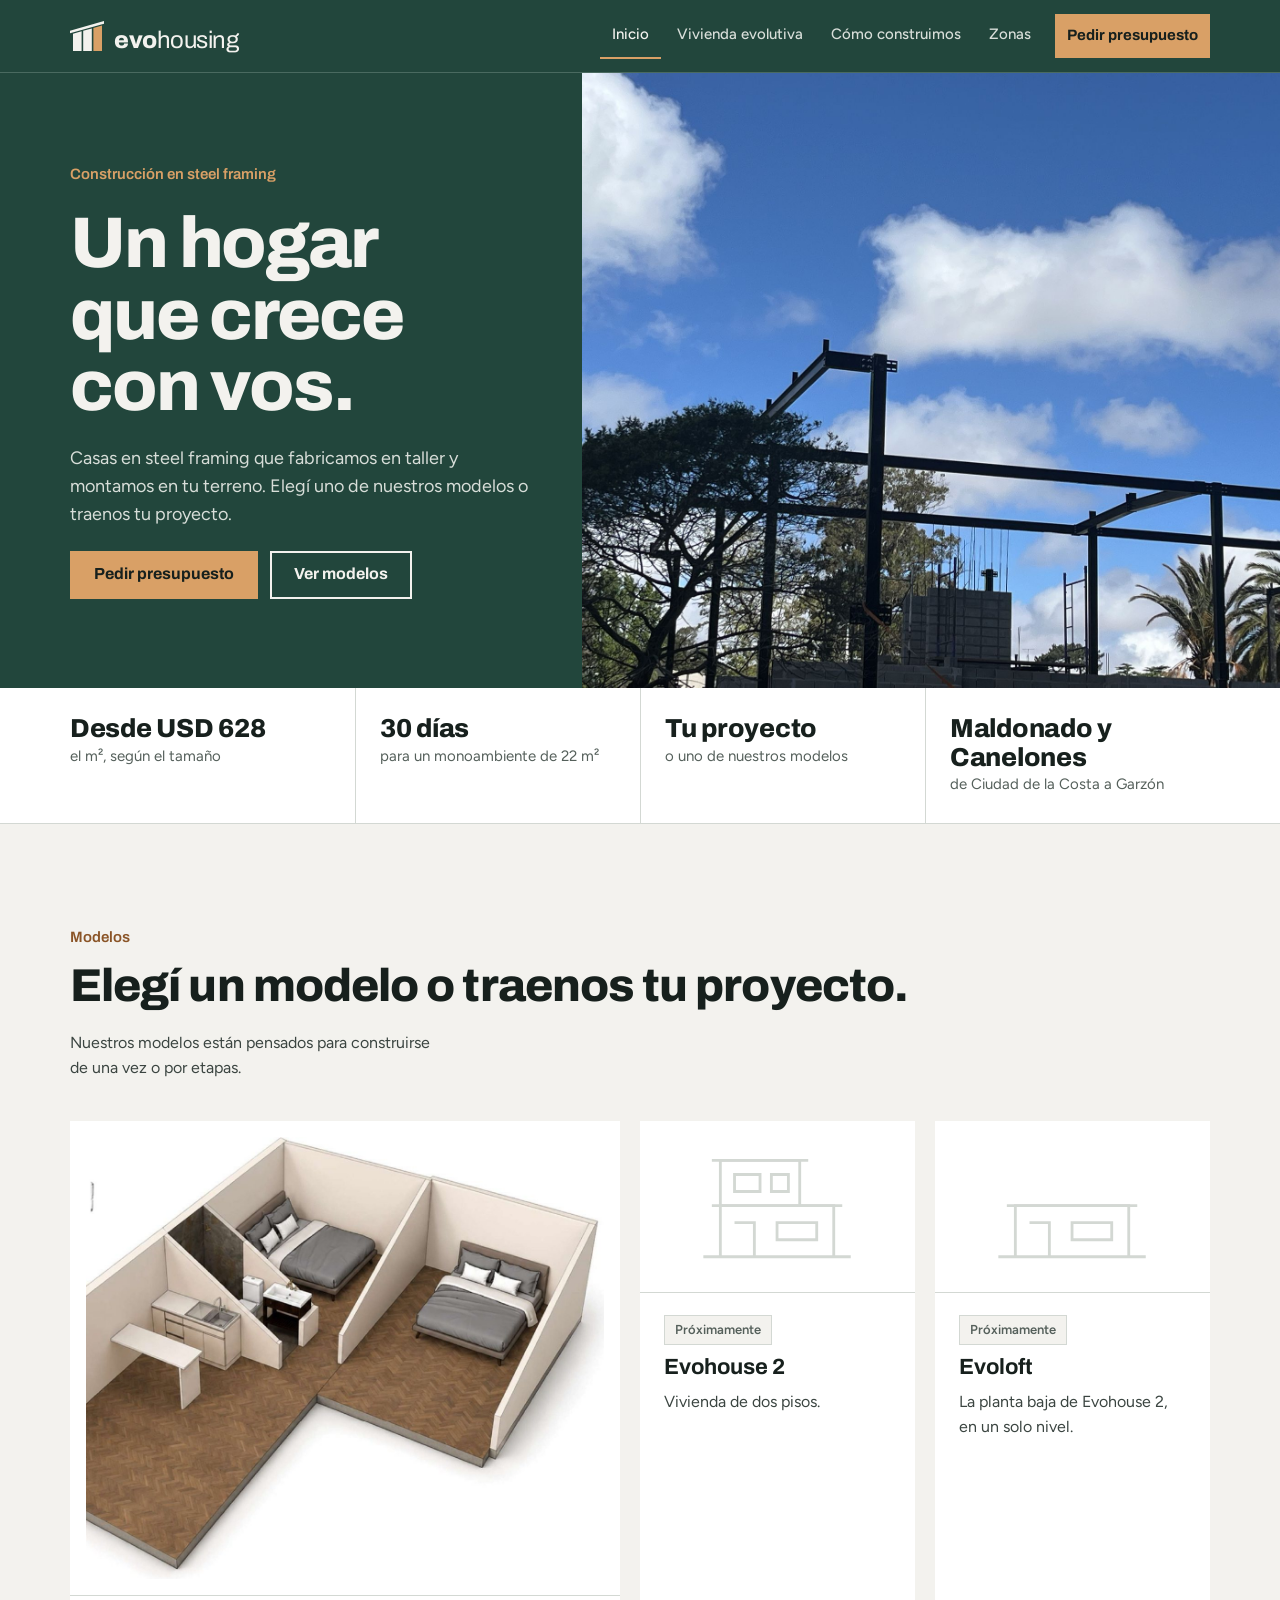
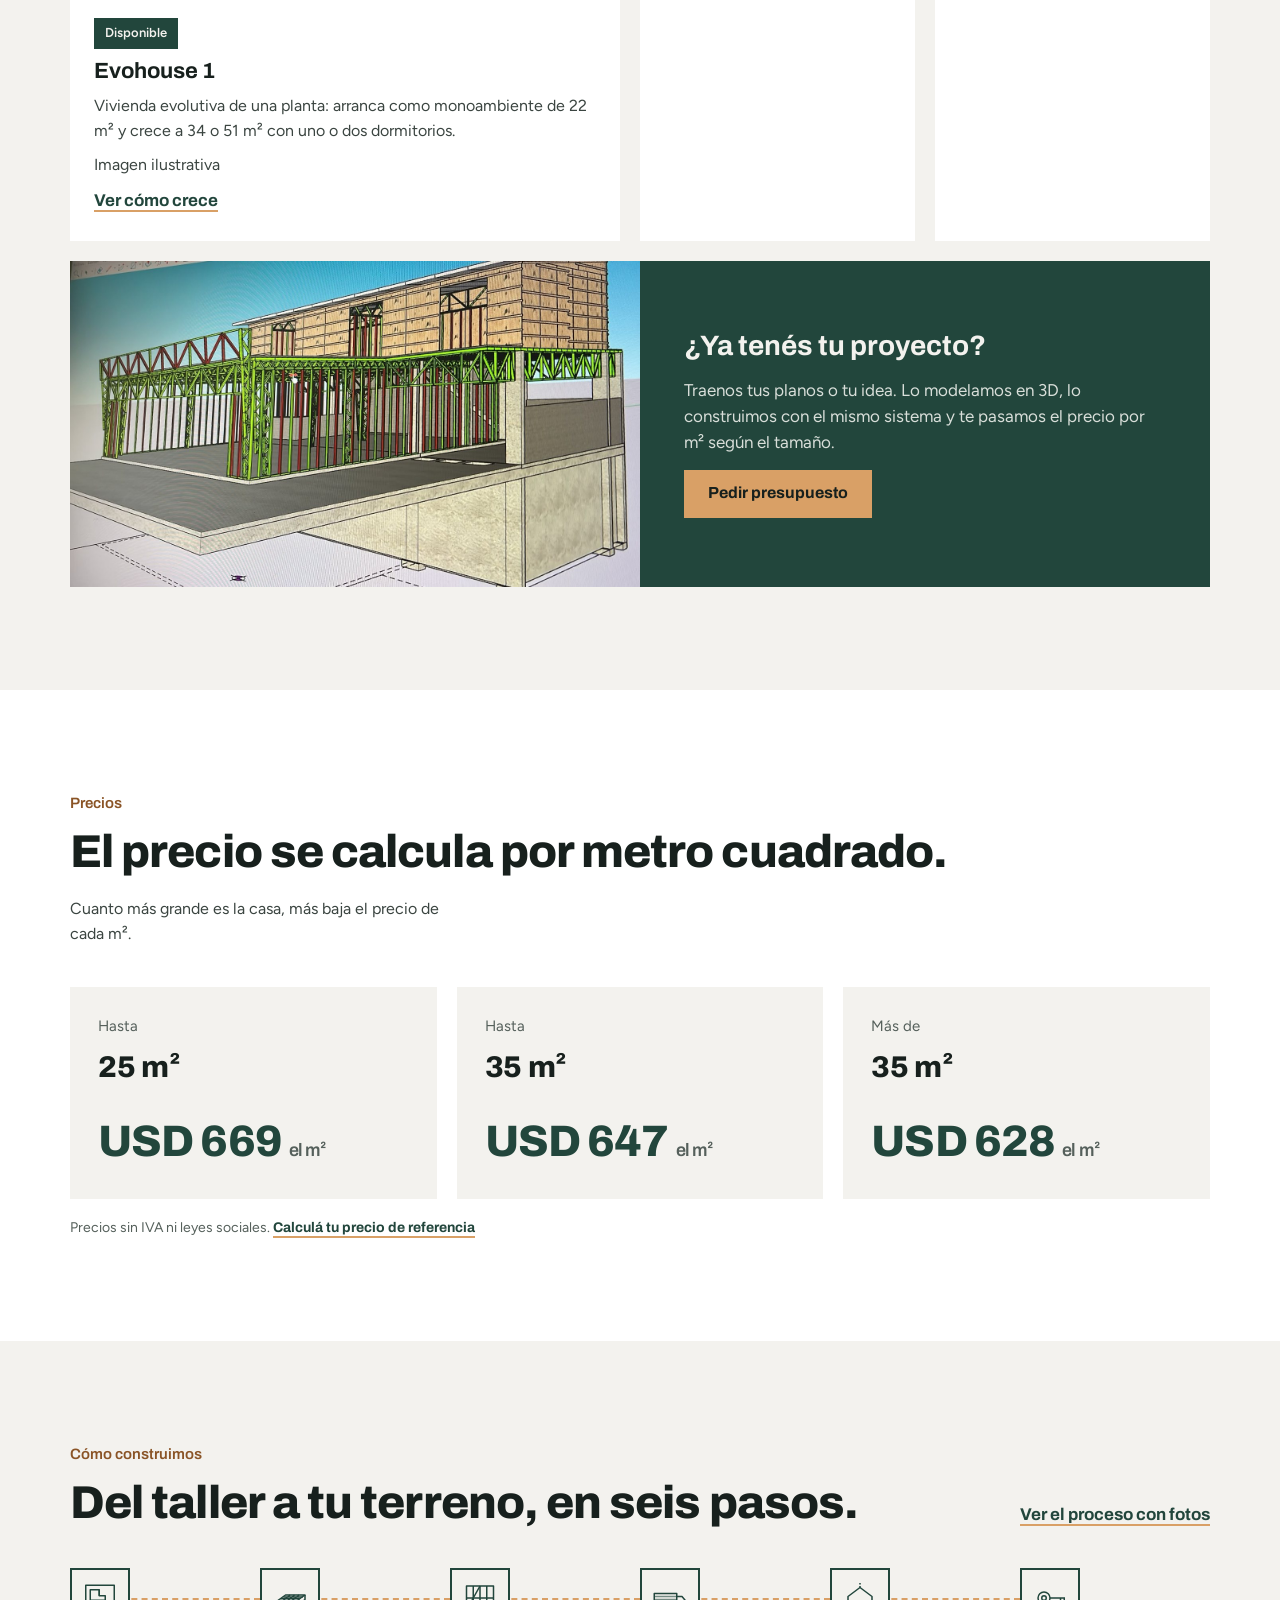
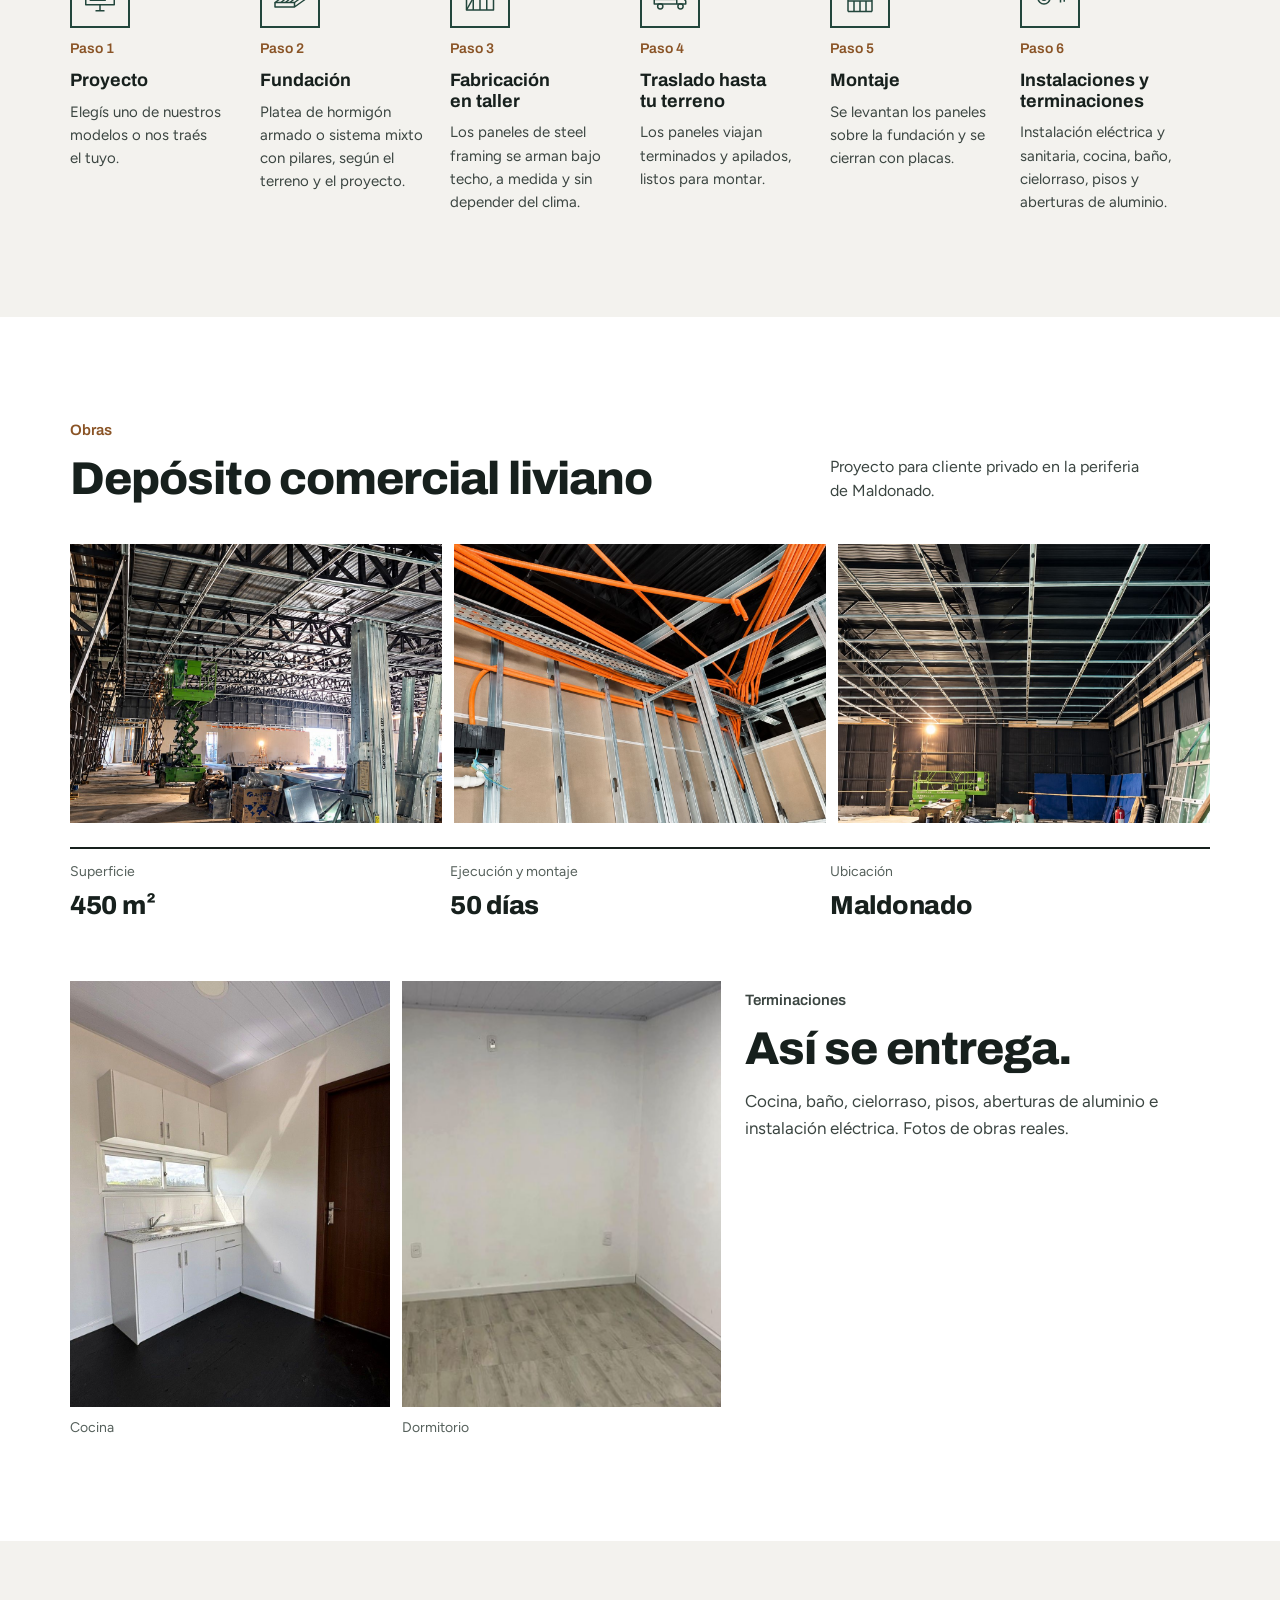
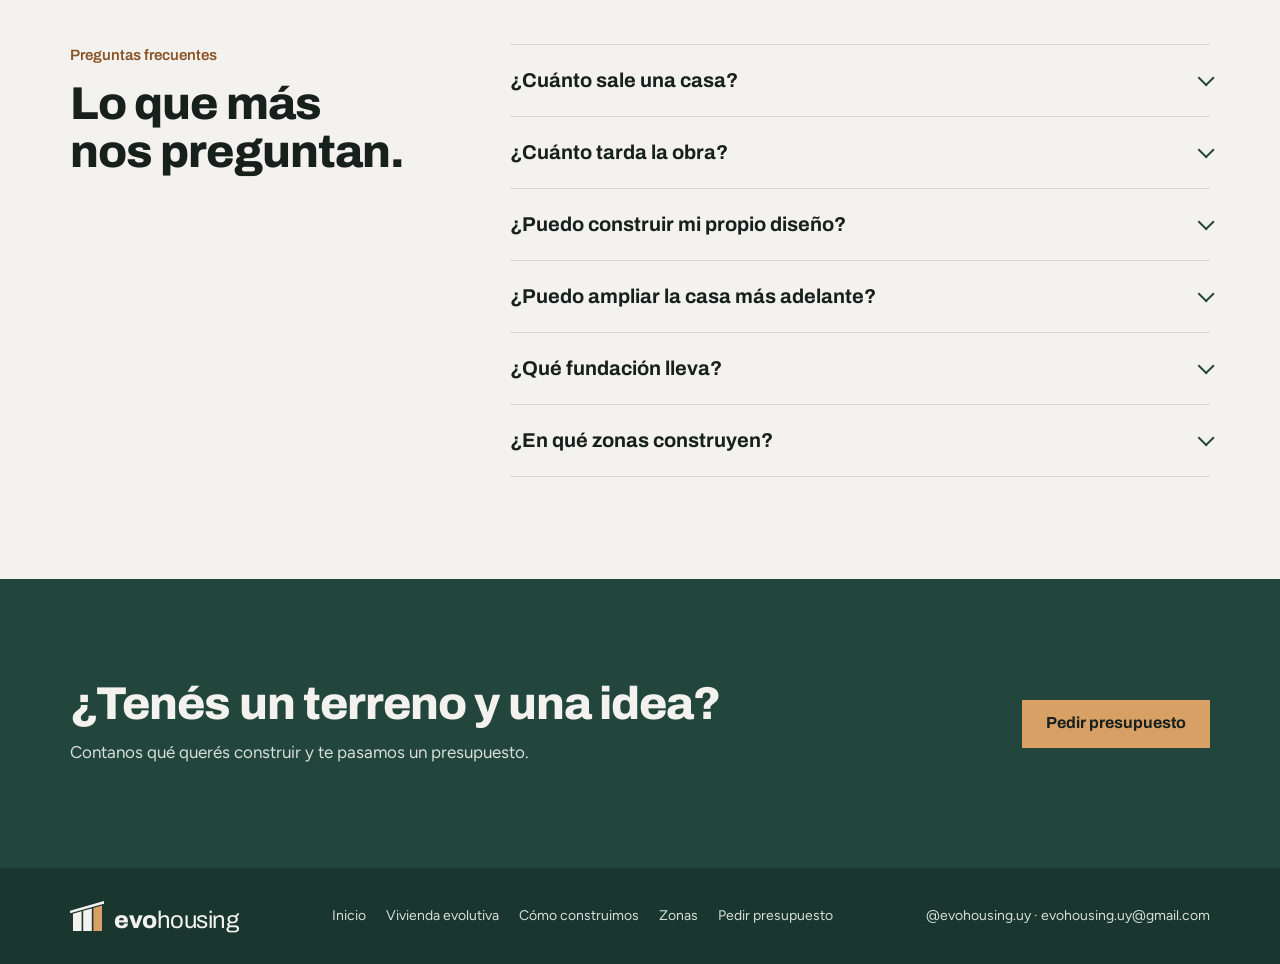
==== commit 5de9b14e: "Inicio ampliado, modelos Evohouse y proceso en 6 pasos con fotos e íconos Co-Authored-By: Claude Opu" ====
--- a/index.html
+++ b/index.html
@@ -24,13 +24,41 @@
 .hero__img { min-height: 460px; position: relative; }
 .hero__img img { position: absolute; inset: 0; width: 100%; height: 100%; object-fit: cover; object-position: 45% 60%; }
 @media (max-width: 860px) { .hero { grid-template-columns: 1fr; } .hero__text { padding-right: max(20px, env(safe-area-inset-right, 0px)); } .hero__img { min-height: 0; aspect-ratio: 4 / 3; order: -1; } }
-.camino { background: var(--blanco); display: flex; flex-direction: column; min-width: 0; }
-.camino__img { aspect-ratio: 16 / 10; overflow: hidden; background: var(--blanco); display: flex; align-items: center; justify-content: center; }
-.camino__img img { width: 100%; height: 100%; object-fit: cover; }
-.camino__img.contener img { object-fit: contain; padding: 16px; }
-.camino__txt { padding: 26px 28px 30px; display: flex; flex-direction: column; gap: 12px; flex: 1; }
-.camino__txt p { color: var(--gris); }
-.camino__txt .link { margin-top: auto; }
+.datos-clave { background: var(--blanco); border-bottom: 1px solid var(--linea); }
+.datos-clave ul { list-style: none; margin: 0; padding: 0; display: grid; grid-template-columns: repeat(4, minmax(0, 1fr)); }
+.datos-clave li { padding: 26px 24px 26px 0; display: flex; flex-direction: column; gap: 2px; }
+.datos-clave li + li { padding-left: 24px; border-left: 1px solid var(--linea); }
+.datos-clave strong { font-family: var(--display); font-weight: 800; font-size: 26px; letter-spacing: -0.01em; line-height: 1.1; }
+.datos-clave span { font-size: 15px; color: var(--gris-2); }
+@media (max-width: 860px) { .datos-clave ul { grid-template-columns: 1fr 1fr; } .datos-clave li:nth-child(3) { padding-left: 0; border-left: 0; } .datos-clave li:nth-child(n+3) { border-top: 1px solid var(--linea); } }
+.modelos { display: grid; grid-template-columns: 2fr 1fr 1fr; gap: 20px; }
+.modelo { background: var(--blanco); display: flex; flex-direction: column; min-width: 0; }
+.modelo__img { aspect-ratio: 16 / 10; display: flex; align-items: center; justify-content: center; padding: 16px; background: var(--blanco); border-bottom: 1px solid var(--linea); }
+.modelo__img img { max-height: 100%; width: auto; }
+.modelo__img svg { width: 70%; height: auto; color: var(--linea); }
+.modelo__txt { padding: 22px 24px 26px; display: flex; flex-direction: column; gap: 10px; flex: 1; }
+.modelo__txt p { color: var(--gris); font-size: 16px; }
+.modelo__txt .link { margin-top: auto; }
+.estado { align-self: flex-start; font-size: 13px; font-weight: 600; padding: 4px 10px; background: var(--hueso); color: var(--gris-2); border: 1px solid var(--linea); }
+.estado--ok { background: var(--pino); color: var(--hueso); border-color: var(--pino); }
+@media (max-width: 960px) { .modelos { grid-template-columns: 1fr 1fr; } .modelos .modelo:first-child { grid-column: 1 / -1; } }
+@media (max-width: 560px) { .modelos { grid-template-columns: 1fr; } }
+.propio { margin-top: 20px; display: grid; grid-template-columns: minmax(0, 1fr) minmax(0, 1fr); background: var(--pino); color: var(--hueso); }
+.propio img { width: 100%; height: 100%; object-fit: cover; min-height: 260px; }
+.propio div { padding: clamp(24px, 4vw, 44px); display: flex; flex-direction: column; justify-content: center; gap: 14px; }
+.propio p { color: var(--sobre-pino); }
+@media (max-width: 760px) { .propio { grid-template-columns: 1fr; } }
+.proceso { list-style: none; margin: 0; padding: 0; display: grid; grid-template-columns: repeat(6, minmax(0, 1fr)); gap: 0; counter-reset: paso; }
+.proceso li { display: flex; flex-direction: column; gap: 10px; padding: 0 18px 0 0; position: relative; }
+.proceso li::before { content: ""; position: absolute; left: 0; right: 0; top: 30px; border-top: 2px dashed var(--madera); z-index: 0; }
+.proceso li:last-child::before { right: auto; width: 60px; }
+.proceso .ic { position: relative; z-index: 1; width: 60px; height: 60px; background: var(--hueso); border: 2px solid var(--pino); color: var(--pino); display: flex; align-items: center; justify-content: center; }
+.proceso .ic svg { width: 36px; height: 36px; }
+.proceso b { font-family: var(--display); font-size: 14px; color: var(--madera-txt); font-weight: 600; }
+.proceso h3 { font-size: 18px; }
+.proceso p { font-size: 15px; color: var(--gris); }
+@media (max-width: 960px) { .proceso { grid-template-columns: repeat(3, minmax(0, 1fr)); row-gap: 32px; } .proceso li:nth-child(3)::before { right: auto; width: 60px; } }
+@media (max-width: 560px) { .proceso { grid-template-columns: 1fr; row-gap: 0; } .proceso li { display: grid; grid-template-columns: 60px 1fr; column-gap: 16px; padding: 0 0 22px; } .proceso li > :not(.ic) { grid-column: 2; } .proceso .ic { grid-row: 1 / span 3; } .proceso li::before { left: 30px; right: auto; top: 0; bottom: 0; width: 0; border-top: 0; border-left: 2px dashed var(--madera); } .proceso li:last-child::before { display: none; } }
 .obra { display: grid; grid-template-columns: repeat(3, minmax(0, 1fr)); gap: 12px; }
 .obra img { aspect-ratio: 4 / 3; object-fit: cover; width: 100%; }
 @media (max-width: 760px) { .obra { grid-template-columns: 1fr 1fr; } .obra figure:first-child { grid-column: span 2; } }
@@ -40,13 +68,18 @@
 .terminaciones .texto { display: flex; flex-direction: column; gap: 14px; padding-top: 8px; }
 .terminaciones .texto p { color: var(--gris); }
 @media (max-width: 860px) { .terminaciones { grid-template-columns: 1fr; } }
-.secciones { display: grid; grid-template-columns: repeat(2, minmax(0, 1fr)); gap: 0; border-top: 1px solid var(--linea-pino); }
-.secciones a { display: flex; flex-direction: column; gap: 10px; padding: 32px 32px 32px 0; text-decoration: none; border-bottom: 1px solid var(--linea-pino); }
-.secciones a + a { padding-left: 32px; border-left: 1px solid var(--linea-pino); }
-.secciones a p { color: var(--sobre-pino); }
-.secciones a span { font-family: var(--display); font-weight: 700; color: var(--madera); }
-.secciones a:hover h3 { text-decoration: underline; text-decoration-color: var(--madera); text-underline-offset: 5px; }
-@media (max-width: 760px) { .secciones { grid-template-columns: 1fr; } .secciones a + a { padding-left: 0; border-left: 0; } }
+.faq { display: grid; grid-template-columns: minmax(0, 4fr) minmax(0, 7fr); gap: 40px; }
+@media (max-width: 860px) { .faq { grid-template-columns: 1fr; gap: 20px; } }
+.faq details { border-top: 1px solid var(--linea); }
+.faq details:last-child { border-bottom: 1px solid var(--linea); }
+.faq summary { list-style: none; cursor: pointer; display: flex; justify-content: space-between; gap: 16px; align-items: center; padding: 20px 0; font-family: var(--display); font-weight: 700; font-size: 20px; }
+.faq summary::-webkit-details-marker { display: none; }
+.faq summary::after { content: ""; width: 12px; height: 12px; flex-shrink: 0; border-right: 2px solid var(--pino); border-bottom: 2px solid var(--pino); transform: rotate(45deg) translateY(-3px); transition: transform .2s; }
+.faq details[open] summary::after { transform: rotate(225deg) translateY(-3px); }
+.faq details p { padding: 0 0 22px; color: var(--gris); max-width: 62ch; }
+@media (prefers-reduced-motion: reduce) { .faq summary::after { transition: none; } }
+.cierre .wrap { display: flex; flex-wrap: wrap; justify-content: space-between; align-items: center; gap: 24px; }
+.cierre p { color: var(--sobre-pino); margin-top: 10px; }
 </style>
 </head>
 <body>
@@ -67,16 +100,64 @@
     <div class="hero__text">
       <p class="eyebrow" style="color: var(--madera)">Construcción en steel framing</p>
       <h1 id="titulo">Un hogar que crece con vos.</h1>
-      <p class="lead">Casas en steel framing que fabricamos en taller y montamos en tu terreno. Elegí uno de nuestros diseños o traenos tu proyecto.</p>
+      <p class="lead">Casas en steel framing que fabricamos en taller y montamos en tu terreno. Elegí uno de nuestros modelos o traenos tu proyecto.</p>
       <div class="hero__ctas">
         <a class="btn btn--madera" href="presupuesto.html">Pedir presupuesto</a>
-        <a class="btn btn--line" href="vivienda-evolutiva.html">Ver vivienda evolutiva</a>
+        <a class="btn btn--line" href="vivienda-evolutiva.html">Ver modelos</a>
       </div>
     </div>
     <div class="hero__img"><img src="img/obras/estructura-sitio.jpg" alt="Estructura metálica montada en obra, contra el cielo" width="1800" height="1350"></div>
   </section>
 
-  <section class="band" aria-labelledby="t-precio">
+  <section class="datos-clave" aria-label="En resumen">
+    <div class="wrap">
+      <ul>
+        <li><strong>Desde USD 628</strong><span>el m², según el tamaño</span></li>
+        <li><strong>30 días</strong><span>para un monoambiente de 22 m²</span></li>
+        <li><strong>Tu proyecto</strong><span>o uno de nuestros modelos</span></li>
+        <li><strong>Maldonado y Canelones</strong><span>de Ciudad de la Costa a Garzón</span></li>
+      </ul>
+    </div>
+  </section>
+
+  <section class="band" aria-labelledby="t-modelos">
+    <div class="wrap">
+      <div class="section-head">
+        <div><p class="eyebrow">Modelos</p><h2 id="t-modelos">Elegí un modelo o traenos tu proyecto.</h2></div>
+        <p class="lead">Nuestros modelos están pensados para construirse de una vez o por etapas.</p>
+      </div>
+      <div class="modelos">
+        <article class="modelo">
+          <div class="modelo__img"><img src="img/etapa-1-2-3.jpg" alt="Maqueta de Evohouse 1 con dos dormitorios" width="1128" height="964" loading="lazy"></div>
+          <div class="modelo__txt">
+            <span class="estado estado--ok">Disponible</span>
+            <h3>Evohouse 1</h3>
+            <p>Vivienda evolutiva de una planta: arranca como monoambiente de 22 m² y crece a 34 o 51 m² con uno o dos dormitorios.</p>
+            <p class="nota">Imagen ilustrativa</p>
+            <a class="link" href="vivienda-evolutiva.html">Ver cómo crece</a>
+          </div>
+        </article>
+        <article class="modelo">
+          <div class="modelo__img"><svg viewBox="0 0 120 80" fill="none" stroke="currentColor" stroke-width="2" aria-hidden="true"><path d="M20 76V40h80v36M20 40V8h56v32"/><path d="M14 8h68M14 40h92M8 76h104"/><path d="M30 52h14v24M60 52h28v12H60zM30 18h18v12H30zM56 18h12v12H56z"/></svg></div>
+          <div class="modelo__txt"><span class="estado">Próximamente</span><h3>Evohouse 2</h3><p>Vivienda de dos pisos.</p></div>
+        </article>
+        <article class="modelo">
+          <div class="modelo__img"><svg viewBox="0 0 120 80" fill="none" stroke="currentColor" stroke-width="2" aria-hidden="true"><path d="M20 76V40h80v36"/><path d="M14 40h92M8 76h104"/><path d="M30 52h14v24M60 52h28v12H60z"/></svg></div>
+          <div class="modelo__txt"><span class="estado">Próximamente</span><h3>Evoloft</h3><p>La planta baja de Evohouse 2, en un solo nivel.</p></div>
+        </article>
+      </div>
+      <div class="propio">
+        <img src="img/obras/proyecto-bim.jpg" alt="Modelo 3D de una estructura de steel framing en la computadora" width="1430" height="820" loading="lazy">
+        <div>
+          <h3 style="font-size: 28px">¿Ya tenés tu proyecto?</h3>
+          <p>Traenos tus planos o tu idea. Lo modelamos en 3D, lo construimos con el mismo sistema y te pasamos el precio por m² según el tamaño.</p>
+          <a class="btn btn--madera" href="presupuesto.html" style="align-self: flex-start">Pedir presupuesto</a>
+        </div>
+      </div>
+    </div>
+  </section>
+
+  <section class="band band--white" aria-labelledby="t-precio">
     <div class="wrap">
       <div class="section-head">
         <div><p class="eyebrow">Precios</p><h2 id="t-precio">El precio se calcula por metro cuadrado.</h2></div>
@@ -91,34 +172,24 @@
     </div>
   </section>
 
-  <section class="band band--white" aria-labelledby="t-caminos">
-    <div class="wrap">
-      <div class="section-head">
-        <div><p class="eyebrow">Diseños</p><h2 id="t-caminos">Elegí uno de nuestros diseños o traenos el tuyo.</h2></div>
-      </div>
-      <div class="grilla-2">
-        <article class="camino" style="background: var(--hueso)">
-          <div class="camino__img contener"><img src="img/etapa-1-2-3.jpg" alt="Maqueta de la vivienda de 51 m² con dos dormitorios" width="1128" height="964" loading="lazy"></div>
-          <div class="camino__txt">
-            <h3>Diseños listos</h3>
-            <p>Un monoambiente de 22 m², con un dormitorio de 34 m² o con dos dormitorios de 51 m². Se construyen de una vez o por etapas.</p>
-            <p class="nota">Imagen ilustrativa</p>
-            <a class="link" href="vivienda-evolutiva.html">Ver vivienda evolutiva</a>
-          </div>
-        </article>
-        <article class="camino" style="background: var(--hueso)">
-          <div class="camino__img"><img src="img/obras/estructura-taller.jpg" alt="Paneles de steel framing con placas OSB montados en obra" width="1800" height="806" loading="lazy" style="object-position: 30% 50%"></div>
-          <div class="camino__txt">
-            <h3>Tu proyecto</h3>
-            <p>¿Ya tenés planos o una idea? La construimos con el mismo sistema y te pasamos el precio por m² según el tamaño.</p>
-            <a class="link" href="presupuesto.html">Pedir presupuesto</a>
-          </div>
-        </article>
-      </div>
-    </div>
-  </section>
-
-  <section class="band" aria-labelledby="t-obras">
+  <section class="band" aria-labelledby="t-proceso">
+    <div class="wrap">
+      <div class="section-head">
+        <div><p class="eyebrow">Cómo construimos</p><h2 id="t-proceso">Del taller a tu terreno, en seis pasos.</h2></div>
+        <a class="link" href="como-construimos.html">Ver el proceso con fotos</a>
+      </div>
+      <ol class="proceso">
+        <li><span class="ic"><svg viewBox="0 0 48 48" fill="none" stroke="currentColor" stroke-width="2" stroke-linejoin="round" aria-hidden="true"><rect x="5" y="7" width="38" height="26"/><path d="M18 41h12M24 33v8"/><path d="M11 27V13h12v8h8v6z"/><path d="M23 13v8"/></svg></span><b>Paso 1</b><h3>Proyecto</h3><p>Elegís uno de nuestros modelos o nos traés el tuyo.</p></li>
+<li><span class="ic"><svg viewBox="0 0 48 48" fill="none" stroke="currentColor" stroke-width="2" stroke-linejoin="round" aria-hidden="true"><path d="M4 30l14-10h26L30 30z"/><path d="M4 30v6h26v-6M30 36l14-10v-6"/><path d="M11 25h26M15 22.5h26M18 30l12-10M24 30l12-10M12 30l12-10"/></svg></span><b>Paso 2</b><h3>Fundación</h3><p>Platea de hormigón armado o sistema mixto con pilares, según el terreno y el proyecto.</p></li>
+<li><span class="ic"><svg viewBox="0 0 48 48" fill="none" stroke="currentColor" stroke-width="2" stroke-linejoin="round" aria-hidden="true"><rect x="6" y="8" width="36" height="32"/><path d="M15 8v32M24 8v32M33 8v32M6 24h36"/><path d="M6 40L24 8" stroke-dasharray="0"/></svg></span><b>Paso 3</b><h3>Fabricación en taller</h3><p>Los paneles de steel framing se arman bajo techo, a medida y sin depender del clima.</p></li>
+<li><span class="ic"><svg viewBox="0 0 48 48" fill="none" stroke="currentColor" stroke-width="2" stroke-linejoin="round" aria-hidden="true"><path d="M3 32h30V18H3z"/><path d="M33 22h7l5 6v4H33"/><circle cx="11" cy="35" r="3.5"/><circle cx="38" cy="35" r="3.5"/><path d="M3 22h30M3 26h30" opacity=".6"/></svg></span><b>Paso 4</b><h3>Traslado hasta tu terreno</h3><p>Los paneles viajan terminados y apilados, listos para montar.</p></li>
+<li><span class="ic"><svg viewBox="0 0 48 48" fill="none" stroke="currentColor" stroke-width="2" stroke-linejoin="round" aria-hidden="true"><path d="M8 42V22L24 10l16 12v20"/><path d="M8 42h32M16 42V28M24 42V28M32 42V28M8 28h32"/><path d="M24 4v6" stroke-dasharray="2 2"/></svg></span><b>Paso 5</b><h3>Montaje</h3><p>Se levantan los paneles sobre la fundación y se cierran con placas.</p></li>
+<li><span class="ic"><svg viewBox="0 0 48 48" fill="none" stroke="currentColor" stroke-width="2" stroke-linejoin="round" aria-hidden="true"><circle cx="16" cy="24" r="8"/><circle cx="16" cy="24" r="3"/><path d="M24 24h20M38 24v6M43 24v5"/></svg></span><b>Paso 6</b><h3>Instalaciones y terminaciones</h3><p>Instalación eléctrica y sanitaria, cocina, baño, cielorraso, pisos y aberturas de aluminio.</p></li>
+      </ol>
+    </div>
+  </section>
+
+  <section class="band band--white" aria-labelledby="t-obras">
     <div class="wrap">
       <div class="section-head">
         <div><p class="eyebrow">Obras</p><h2 id="t-obras">Depósito comercial liviano</h2></div>
@@ -134,7 +205,6 @@
         <div><dt>Ejecución y montaje</dt><dd>50 días</dd></div>
         <div><dt>Ubicación</dt><dd>Maldonado</dd></div>
       </dl>
-
       <div class="terminaciones">
         <div class="fotos">
           <figure class="foto"><img src="img/obras/cocina.jpg" alt="Cocina terminada con mesada de granito y muebles blancos" width="1010" height="1180" loading="lazy"><figcaption>Cocina</figcaption></figure>
@@ -144,18 +214,29 @@
           <p class="eyebrow">Terminaciones</p>
           <h2>Así se entrega.</h2>
           <p>Cocina, baño, cielorraso, pisos, aberturas de aluminio e instalación eléctrica. Fotos de obras reales.</p>
-          <a class="link" href="como-construimos.html">Ver cómo construimos</a>
         </div>
       </div>
     </div>
   </section>
 
-  <section class="band band--pino" aria-label="Más información">
-    <div class="wrap">
-      <div class="secciones">
-        <a href="como-construimos.html"><h3>Cómo construimos</h3><p>Fundación, fabricación en taller, montaje en tu terreno y terminaciones.</p><span>Ver el proceso</span></a>
-        <a href="zonas.html"><h3>Zonas</h3><p>Costa de Maldonado y Canelones, de Ciudad de la Costa a Garzón.</p><span>Ver zonas</span></a>
-      </div>
+  <section class="band" aria-labelledby="t-faq">
+    <div class="wrap faq">
+      <div style="display:flex; flex-direction:column; gap:14px"><p class="eyebrow">Preguntas frecuentes</p><h2 id="t-faq">Lo que más nos preguntan.</h2></div>
+      <div>
+        <details><summary>¿Cuánto sale una casa?</summary><p>Se calcula por m²: hasta 25 m², USD 669 el m²; hasta 35 m², USD 647; más de 35 m², USD 628. Son precios sin IVA ni leyes sociales. En <a class="link" href="presupuesto.html#calculadora">Pedir presupuesto</a> podés calcular un precio de referencia.</p></details>
+        <details><summary>¿Cuánto tarda la obra?</summary><p>Un monoambiente de 22 m² se ejecuta en 30 días y cada ampliación en 20 días. Si construís los 51 m² de una vez, el plazo total es de 65 días.</p></details>
+        <details><summary>¿Puedo construir mi propio diseño?</summary><p>Sí. Traenos tus planos o tu idea, lo modelamos en 3D y te pasamos el precio por m² según el tamaño.</p></details>
+        <details><summary>¿Puedo ampliar la casa más adelante?</summary><p>Sí. Evohouse 1 está pensada para crecer: arrancás con el monoambiente y le sumás uno o dos dormitorios cuando los necesites. <a class="link" href="vivienda-evolutiva.html">Ver cómo crece</a></p></details>
+        <details><summary>¿Qué fundación lleva?</summary><p>Platea de hormigón armado o sistema mixto con pilares, según el terreno y el proyecto.</p></details>
+        <details><summary>¿En qué zonas construyen?</summary><p>Punta del Este, Maldonado, San Carlos, José Ignacio, Garzón, Solís, Atlántida, Solymar y Ciudad de la Costa. Si tu terreno está en otra zona, consultanos. <a class="link" href="zonas.html">Ver zonas</a></p></details>
+      </div>
+    </div>
+  </section>
+
+  <section class="band band--pino cierre">
+    <div class="wrap">
+      <div><h2>¿Tenés un terreno y una idea?</h2><p>Contanos qué querés construir y te pasamos un presupuesto.</p></div>
+      <a class="btn btn--madera" href="presupuesto.html">Pedir presupuesto</a>
     </div>
   </section>
 </main>
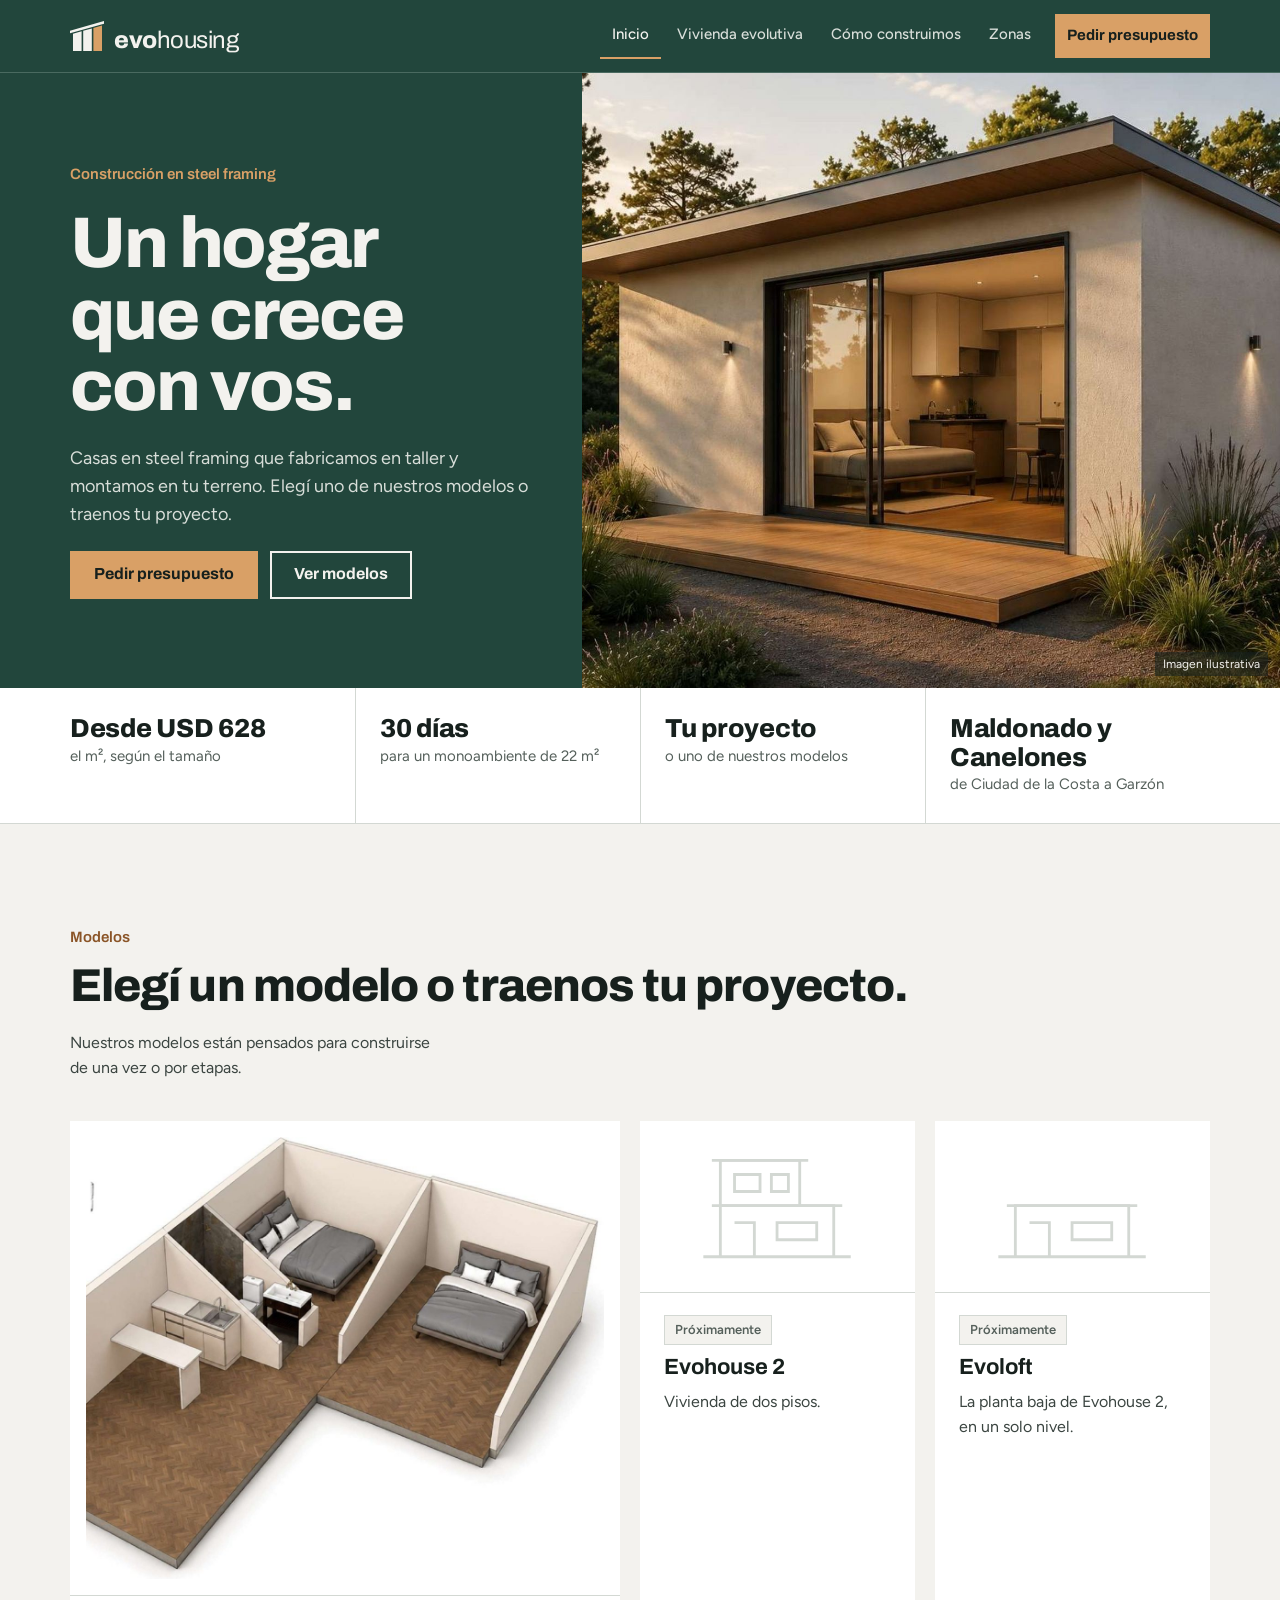
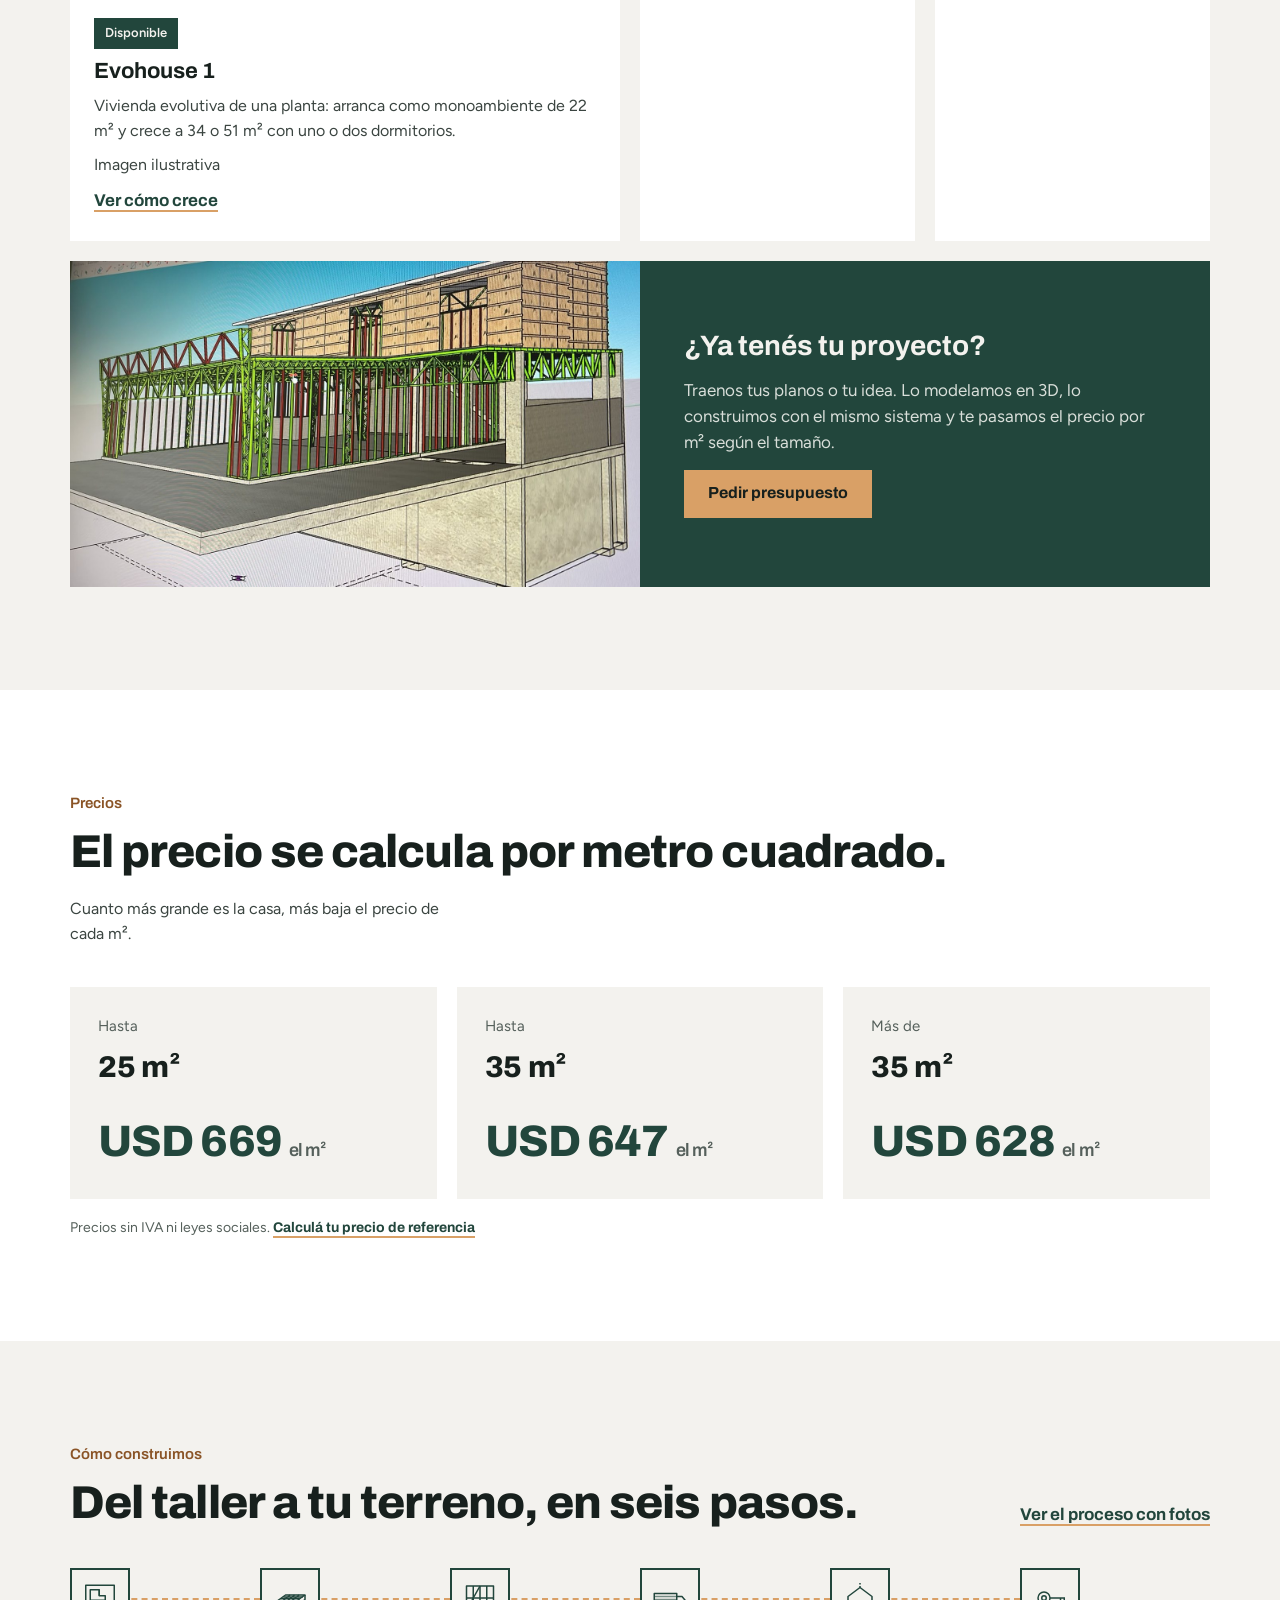
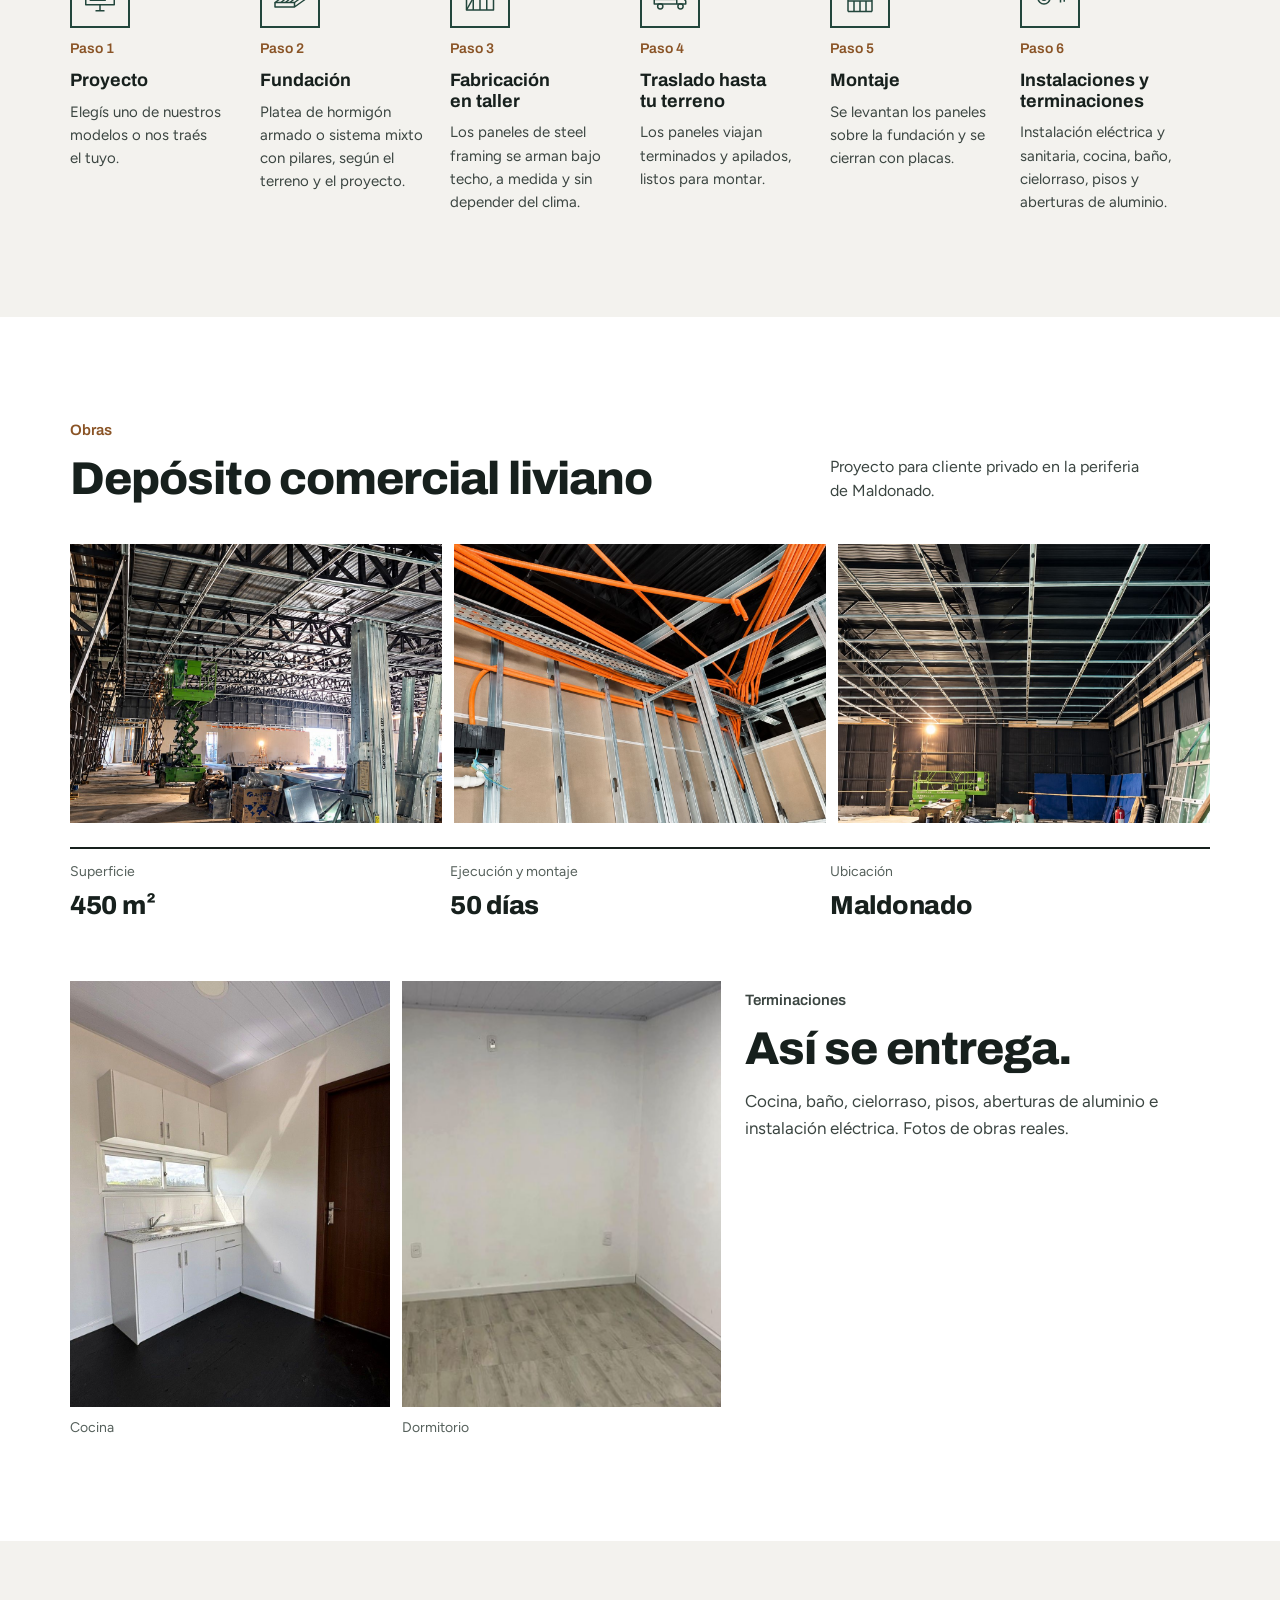
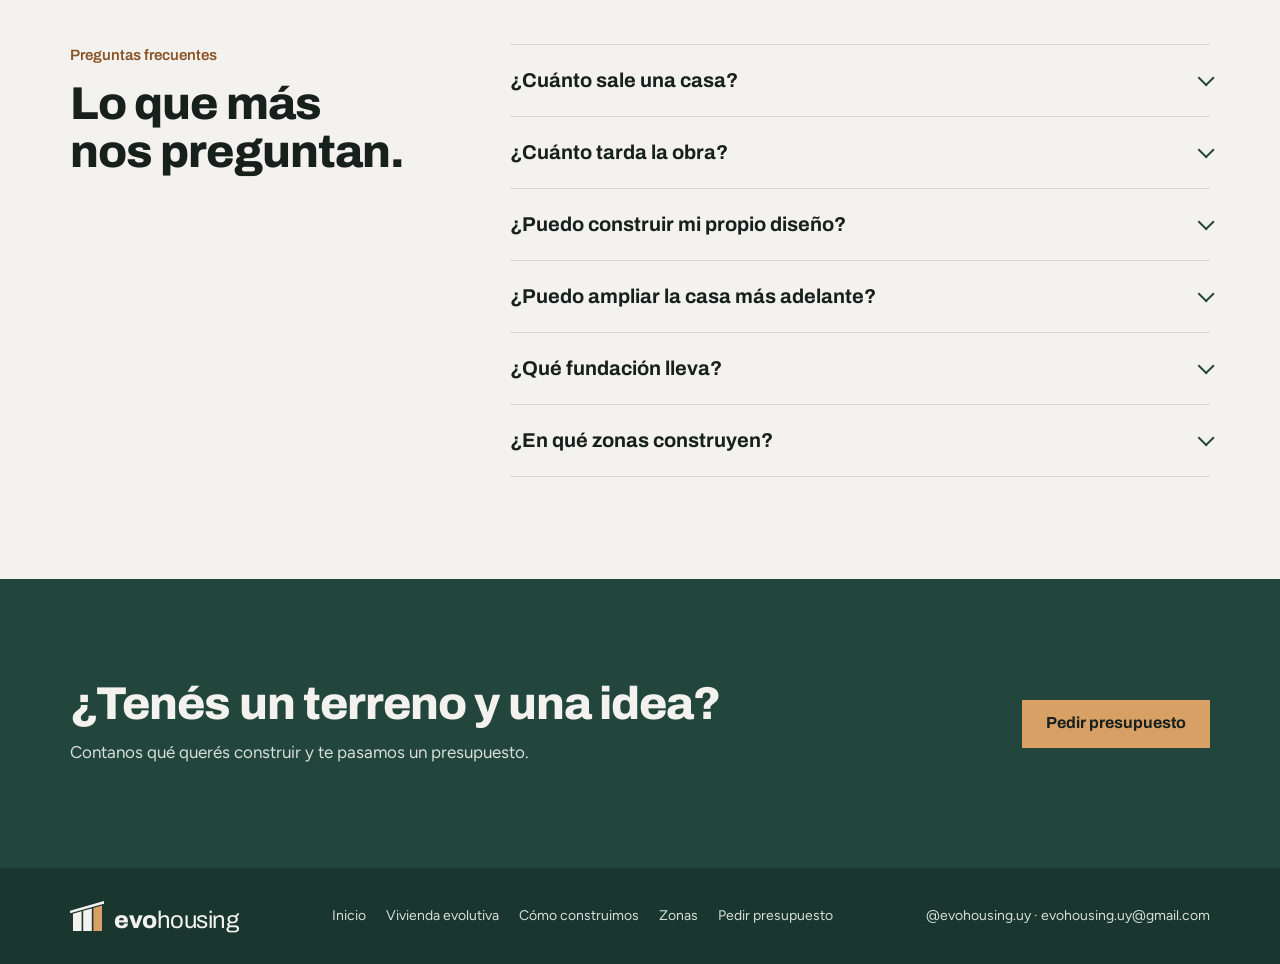
==== commit cf40a7e2: "Portada con el render original y nuevas fotos de traslado y montaje Co-Authored-By: Claude Opus 5.5 " ====
--- a/index.html
+++ b/index.html
@@ -22,7 +22,8 @@
 .hero p.lead { color: var(--sobre-pino); }
 .hero__ctas { display: flex; flex-wrap: wrap; gap: 12px; }
 .hero__img { min-height: 460px; position: relative; }
-.hero__img img { position: absolute; inset: 0; width: 100%; height: 100%; object-fit: cover; object-position: 45% 60%; }
+.hero__img img { position: absolute; inset: 0; width: 100%; height: 100%; object-fit: cover; object-position: 40% 50%; }
+.ilustrativa { position: absolute; right: 12px; bottom: 12px; font-size: 12px; color: var(--hueso); background: rgba(23,32,29,.6); padding: 3px 8px; }
 @media (max-width: 860px) { .hero { grid-template-columns: 1fr; } .hero__text { padding-right: max(20px, env(safe-area-inset-right, 0px)); } .hero__img { min-height: 0; aspect-ratio: 4 / 3; order: -1; } }
 .datos-clave { background: var(--blanco); border-bottom: 1px solid var(--linea); }
 .datos-clave ul { list-style: none; margin: 0; padding: 0; display: grid; grid-template-columns: repeat(4, minmax(0, 1fr)); }
@@ -106,7 +107,7 @@
         <a class="btn btn--line" href="vivienda-evolutiva.html">Ver modelos</a>
       </div>
     </div>
-    <div class="hero__img"><img src="img/obras/estructura-sitio.jpg" alt="Estructura metálica montada en obra, contra el cielo" width="1800" height="1350"></div>
+    <div class="hero__img"><img src="img/casa.jpg" alt="Vivienda EvoHousing de un ambiente con gran ventanal y deck de madera, al atardecer" width="1800" height="1126"><span class="ilustrativa">Imagen ilustrativa</span></div>
   </section>
 
   <section class="datos-clave" aria-label="En resumen">
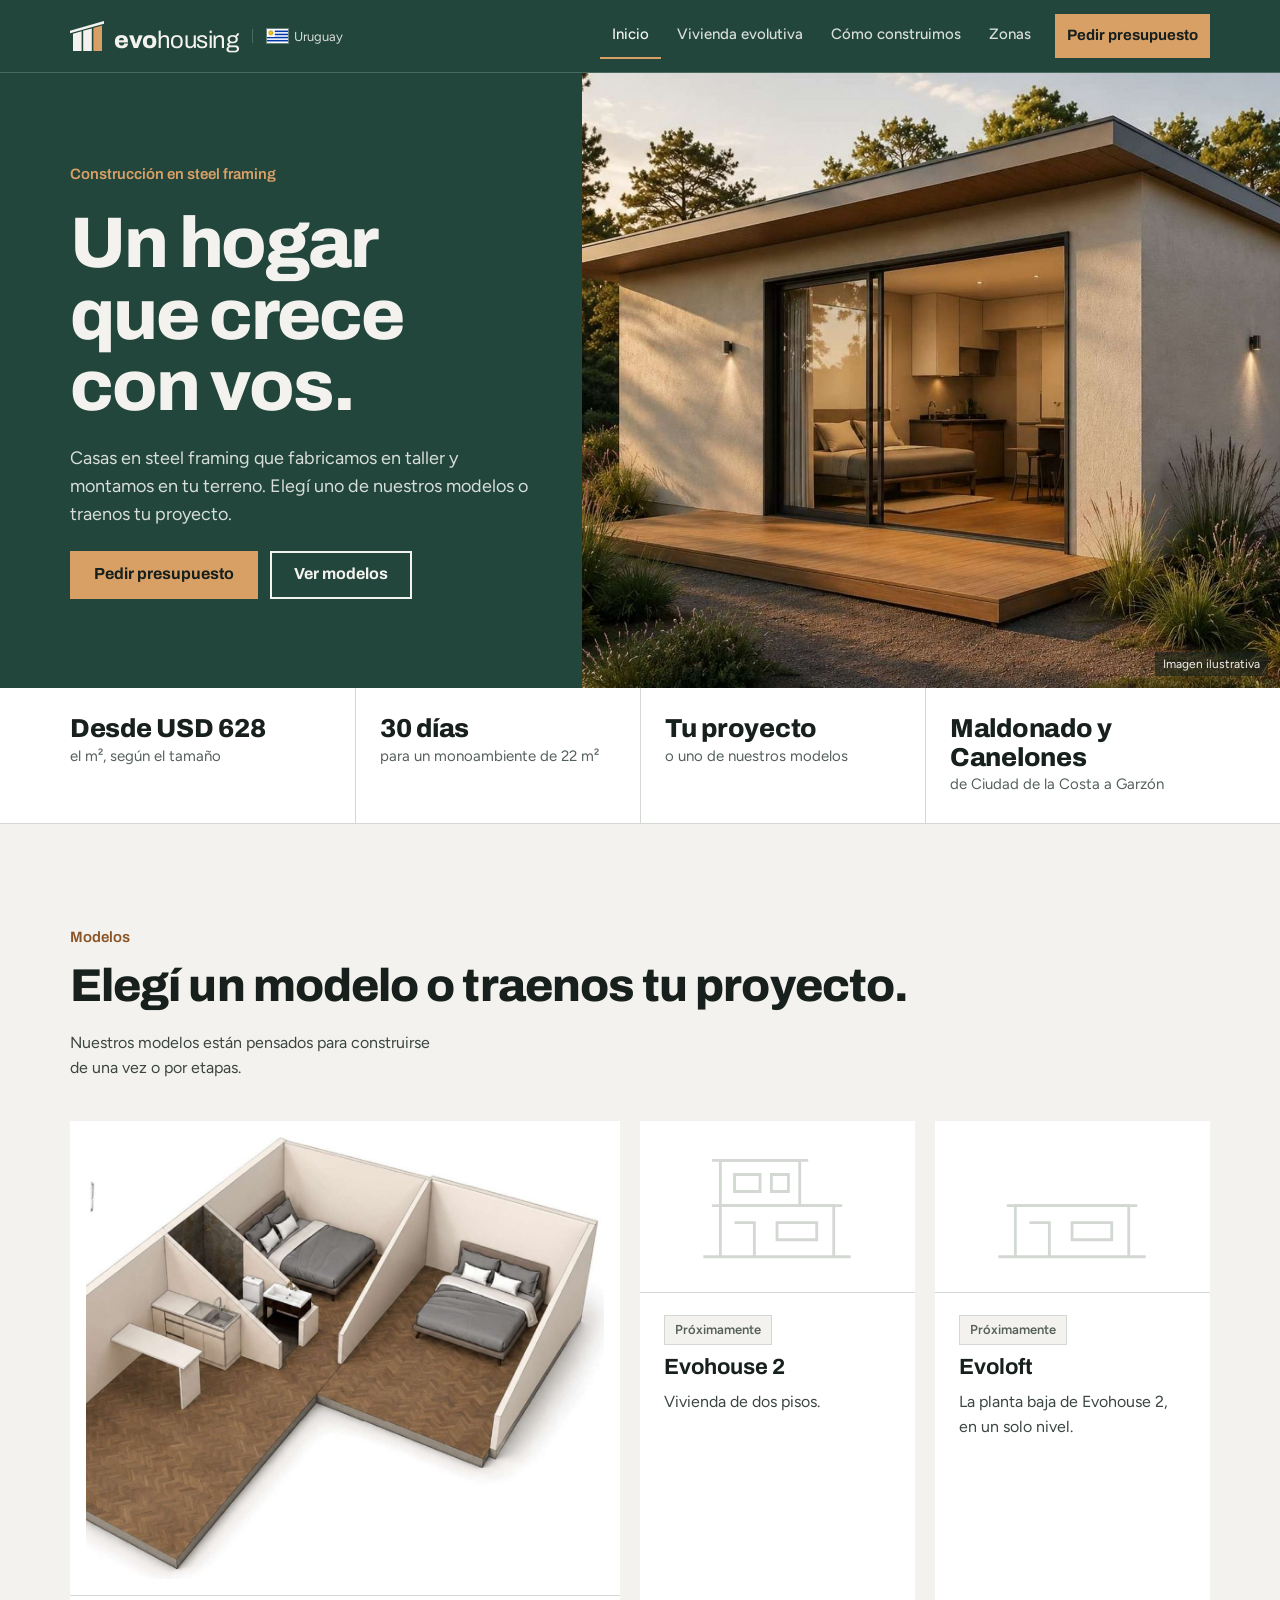
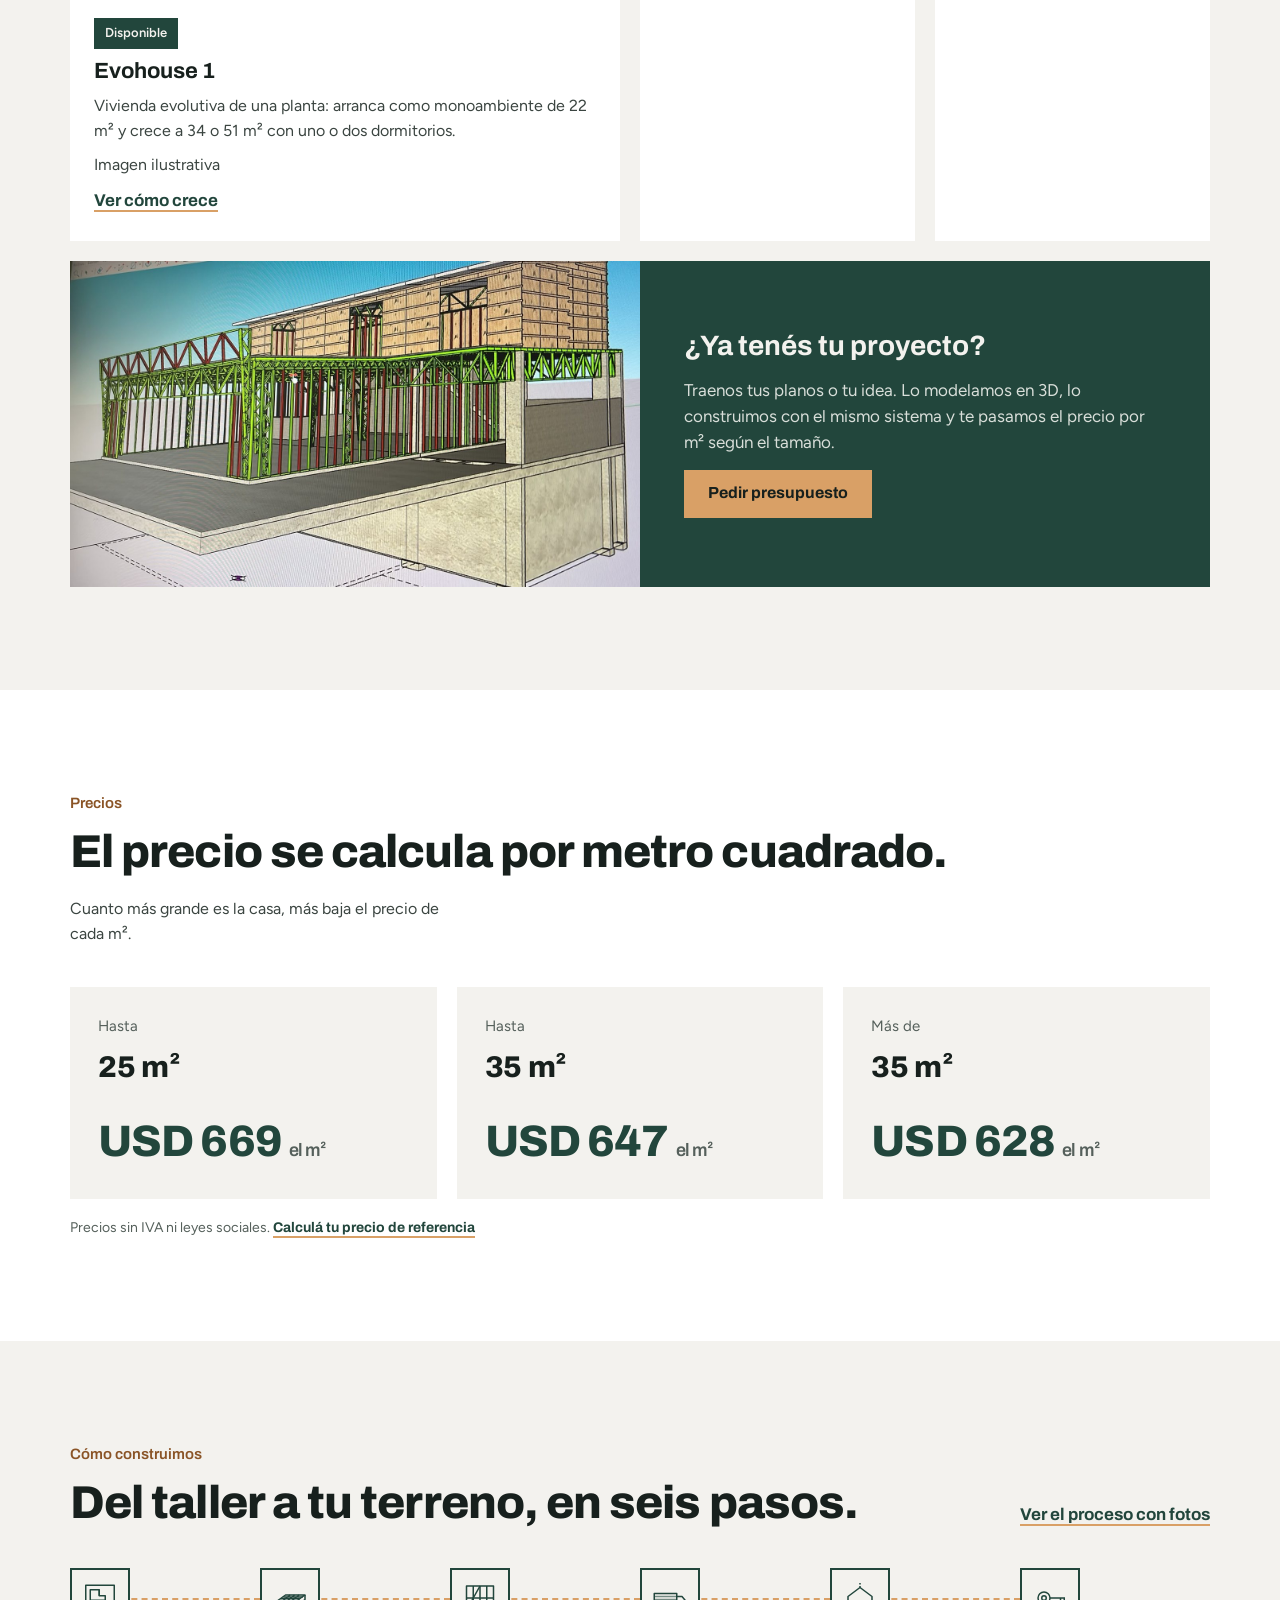
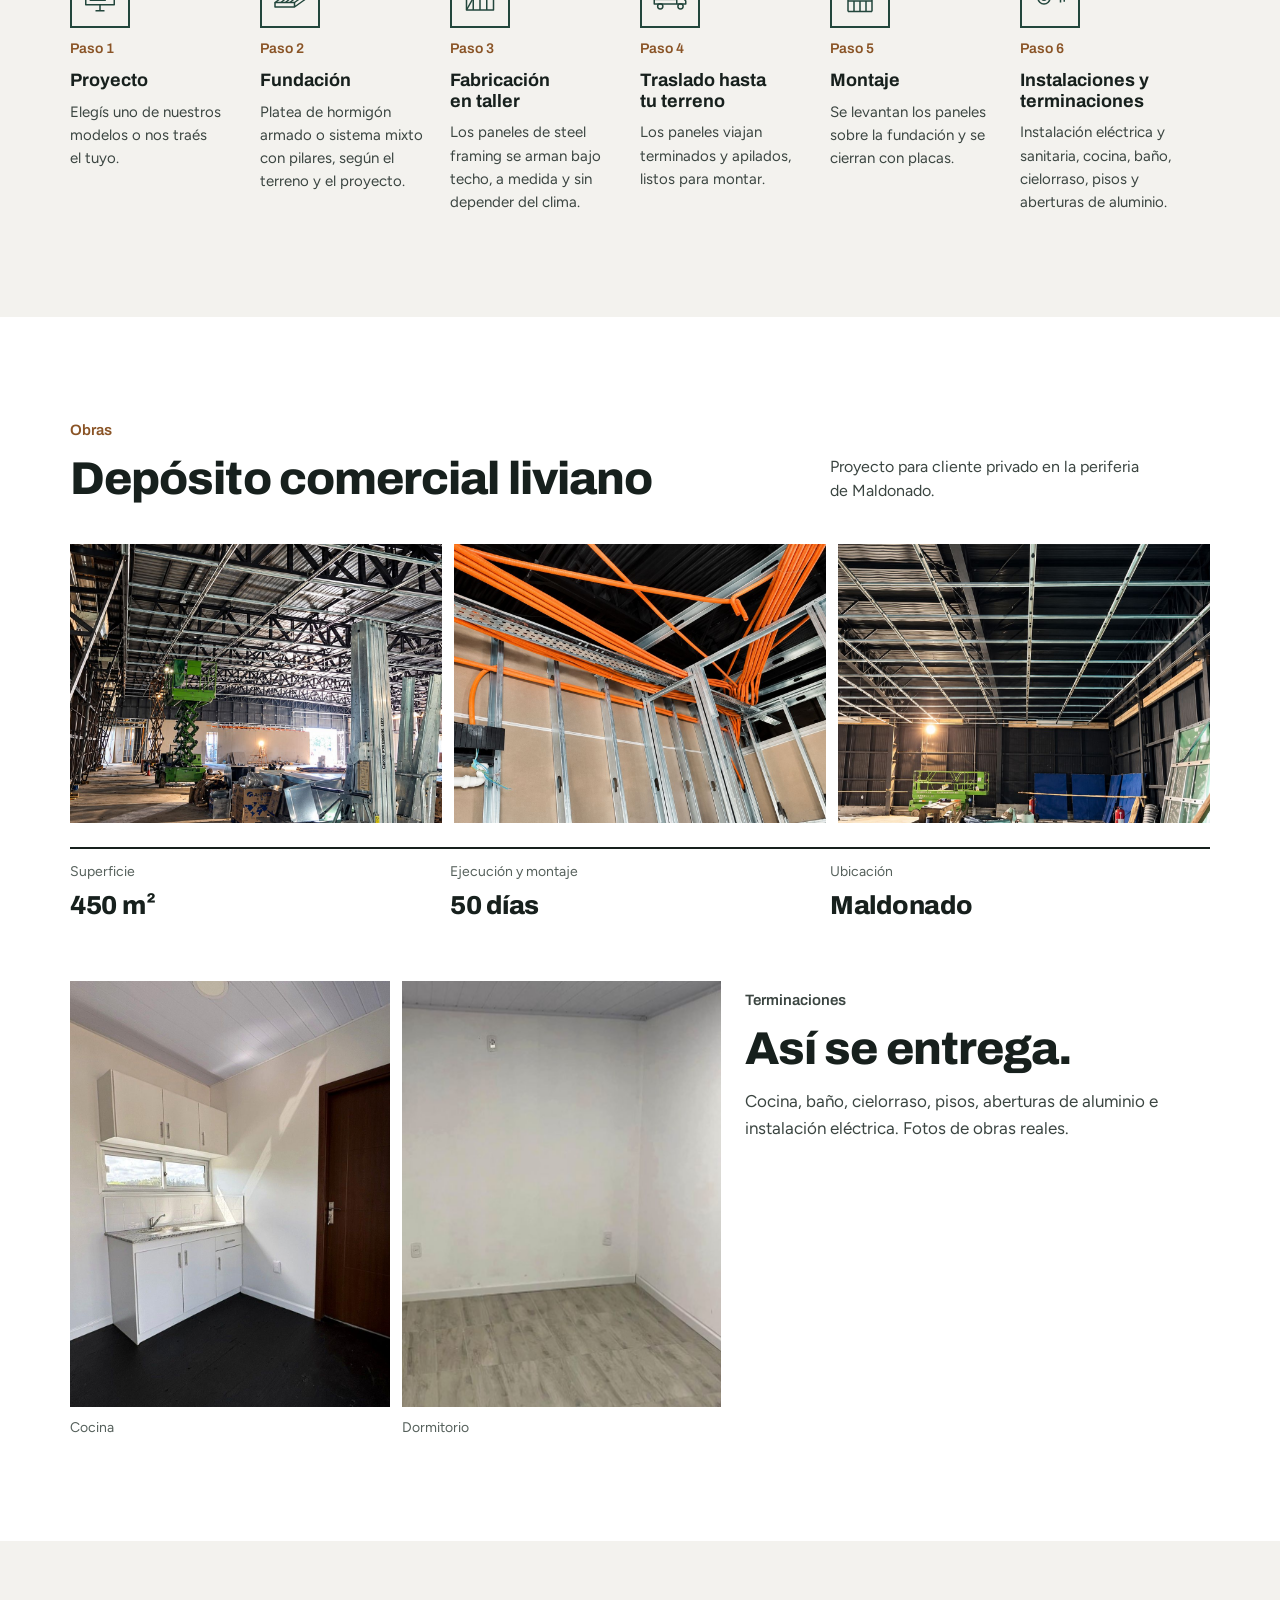
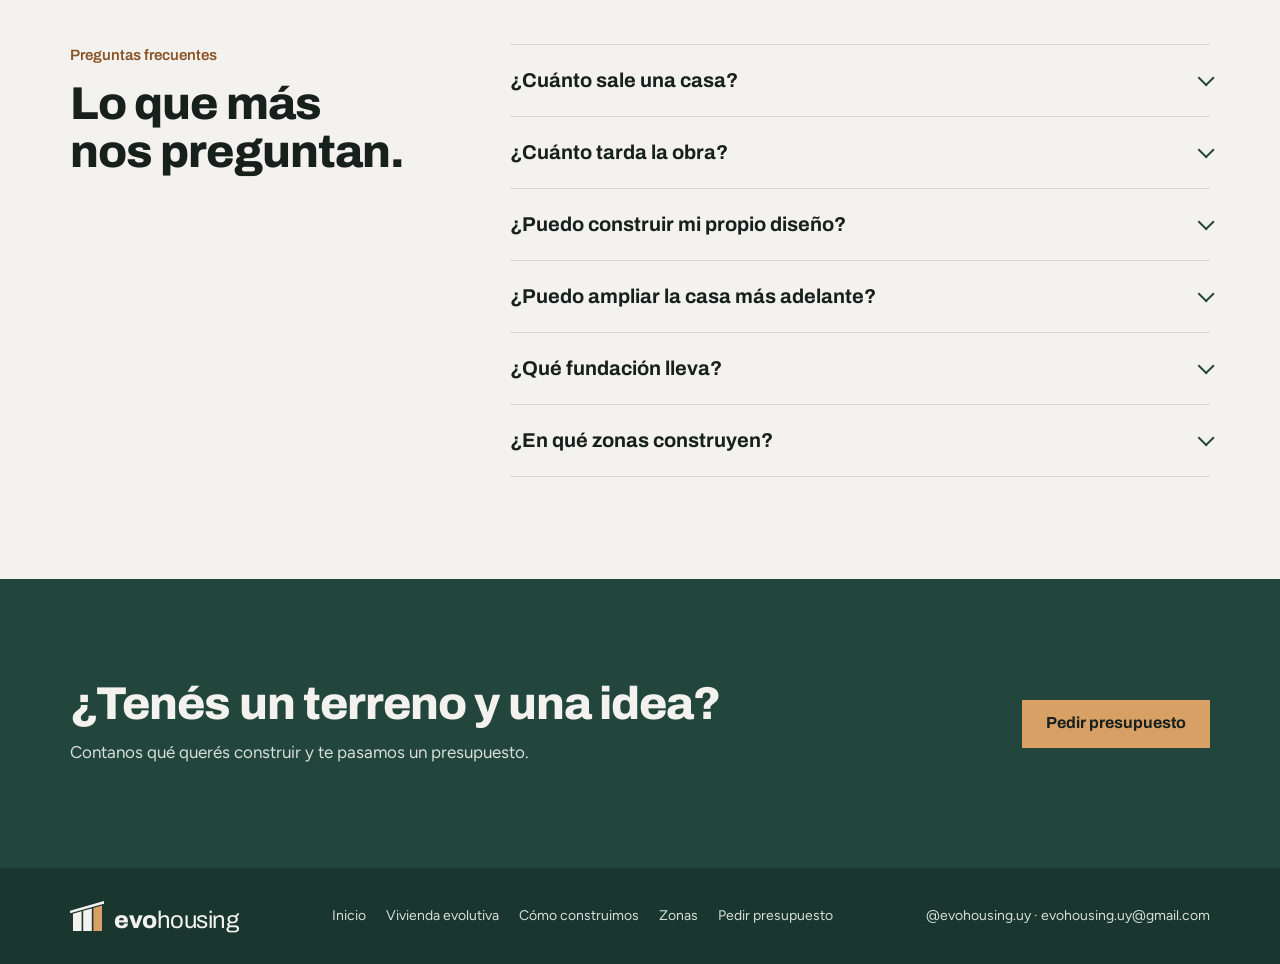
==== commit 68b9476c: "Bandera de Uruguay en el encabezado Co-Authored-By: Claude Opus 5.5 <noreply@anthropic.com> Claude-S" ====
--- a/index.html
+++ b/index.html
@@ -86,7 +86,10 @@
 <body>
 <header class="top">
   <div class="wrap top__in">
-    <a class="logo" href="./" aria-label="EvoHousing, inicio"><svg viewBox="0 0 34 32" aria-hidden="true"><polygon points="0,13.28 34,3.72 34,1.12 0,10.68" fill="#F3F2EE"/><polygon points="3,13.74 11.6,11.32 11.6,31 3,31" fill="#F3F2EE"/><polygon points="13.2,10.87 21.8,8.45 21.8,31 13.2,31" fill="#F3F2EE"/><polygon points="23.4,8 32,5.58 32,31 23.4,31" fill="#D9A066"/></svg><span>evo<b>housing</b></span></a>
+    <div class="marca">
+      <a class="logo" href="./" aria-label="EvoHousing, inicio"><svg viewBox="0 0 34 32" aria-hidden="true"><polygon points="0,13.28 34,3.72 34,1.12 0,10.68" fill="#F3F2EE"/><polygon points="3,13.74 11.6,11.32 11.6,31 3,31" fill="#F3F2EE"/><polygon points="13.2,10.87 21.8,8.45 21.8,31 13.2,31" fill="#F3F2EE"/><polygon points="23.4,8 32,5.58 32,31 23.4,31" fill="#D9A066"/></svg><span>evo<b>housing</b></span></a>
+      <span class="pais"><svg class="bandera" viewBox="0 0 27 18" role="img" aria-label="Bandera de Uruguay"><rect width="27" height="18" fill="#FFFFFF"/><rect y="2" width="27" height="2" fill="#0038A8"/><rect y="6" width="27" height="2" fill="#0038A8"/><rect y="10" width="27" height="2" fill="#0038A8"/><rect y="14" width="27" height="2" fill="#0038A8"/><rect width="10" height="10" fill="#FFFFFF"/><polygon points="5.00,1.60 5.41,2.94 6.30,1.86 6.17,3.25 7.40,2.60 6.75,3.83 8.14,3.70 7.06,4.59 8.40,5.00 7.06,5.41 8.14,6.30 6.75,6.17 7.40,7.40 6.17,6.75 6.30,8.14 5.41,7.06 5.00,8.40 4.59,7.06 3.70,8.14 3.83,6.75 2.60,7.40 3.25,6.17 1.86,6.30 2.94,5.41 1.60,5.00 2.94,4.59 1.86,3.70 3.25,3.83 2.60,2.60 3.83,3.25 3.70,1.86 4.59,2.94" fill="#FCD116" stroke="#7B5A00" stroke-width="0.25"/><circle cx="5" cy="5" r="1.9" fill="#FCD116" stroke="#7B5A00" stroke-width="0.25"/></svg>Uruguay</span>
+    </div>
     <nav class="nav" aria-label="Secciones">
       <a href="./" aria-current="page">Inicio</a>
       <a href="vivienda-evolutiva.html">Vivienda evolutiva</a>
--- a/css/estilos.css
+++ b/css/estilos.css
@@ -65,6 +65,9 @@
 .link { font-family: var(--display); font-weight: 700; color: var(--pino); text-decoration-color: var(--madera); text-decoration-thickness: 2px; text-underline-offset: 4px; }
 
 /* Encabezado con las 5 pestañas */
+.marca { display: flex; align-items: center; gap: 14px; }
+.pais { display: inline-flex; align-items: center; gap: 6px; font-size: 13px; color: var(--sobre-pino); padding-left: 14px; border-left: 1px solid var(--linea-pino); line-height: 1; }
+.bandera { width: 21px; height: 14px; display: block; box-shadow: 0 0 0 1px rgba(243,242,238,.35); }
 .top { background: var(--pino); color: var(--hueso); border-bottom: 1px solid var(--linea-pino); }
 .top__in { display: flex; align-items: center; justify-content: space-between; gap: 12px 28px; min-height: 72px; flex-wrap: wrap; }
 .nav { display: flex; align-items: center; gap: 4px; font-size: 15px; font-weight: 500; }
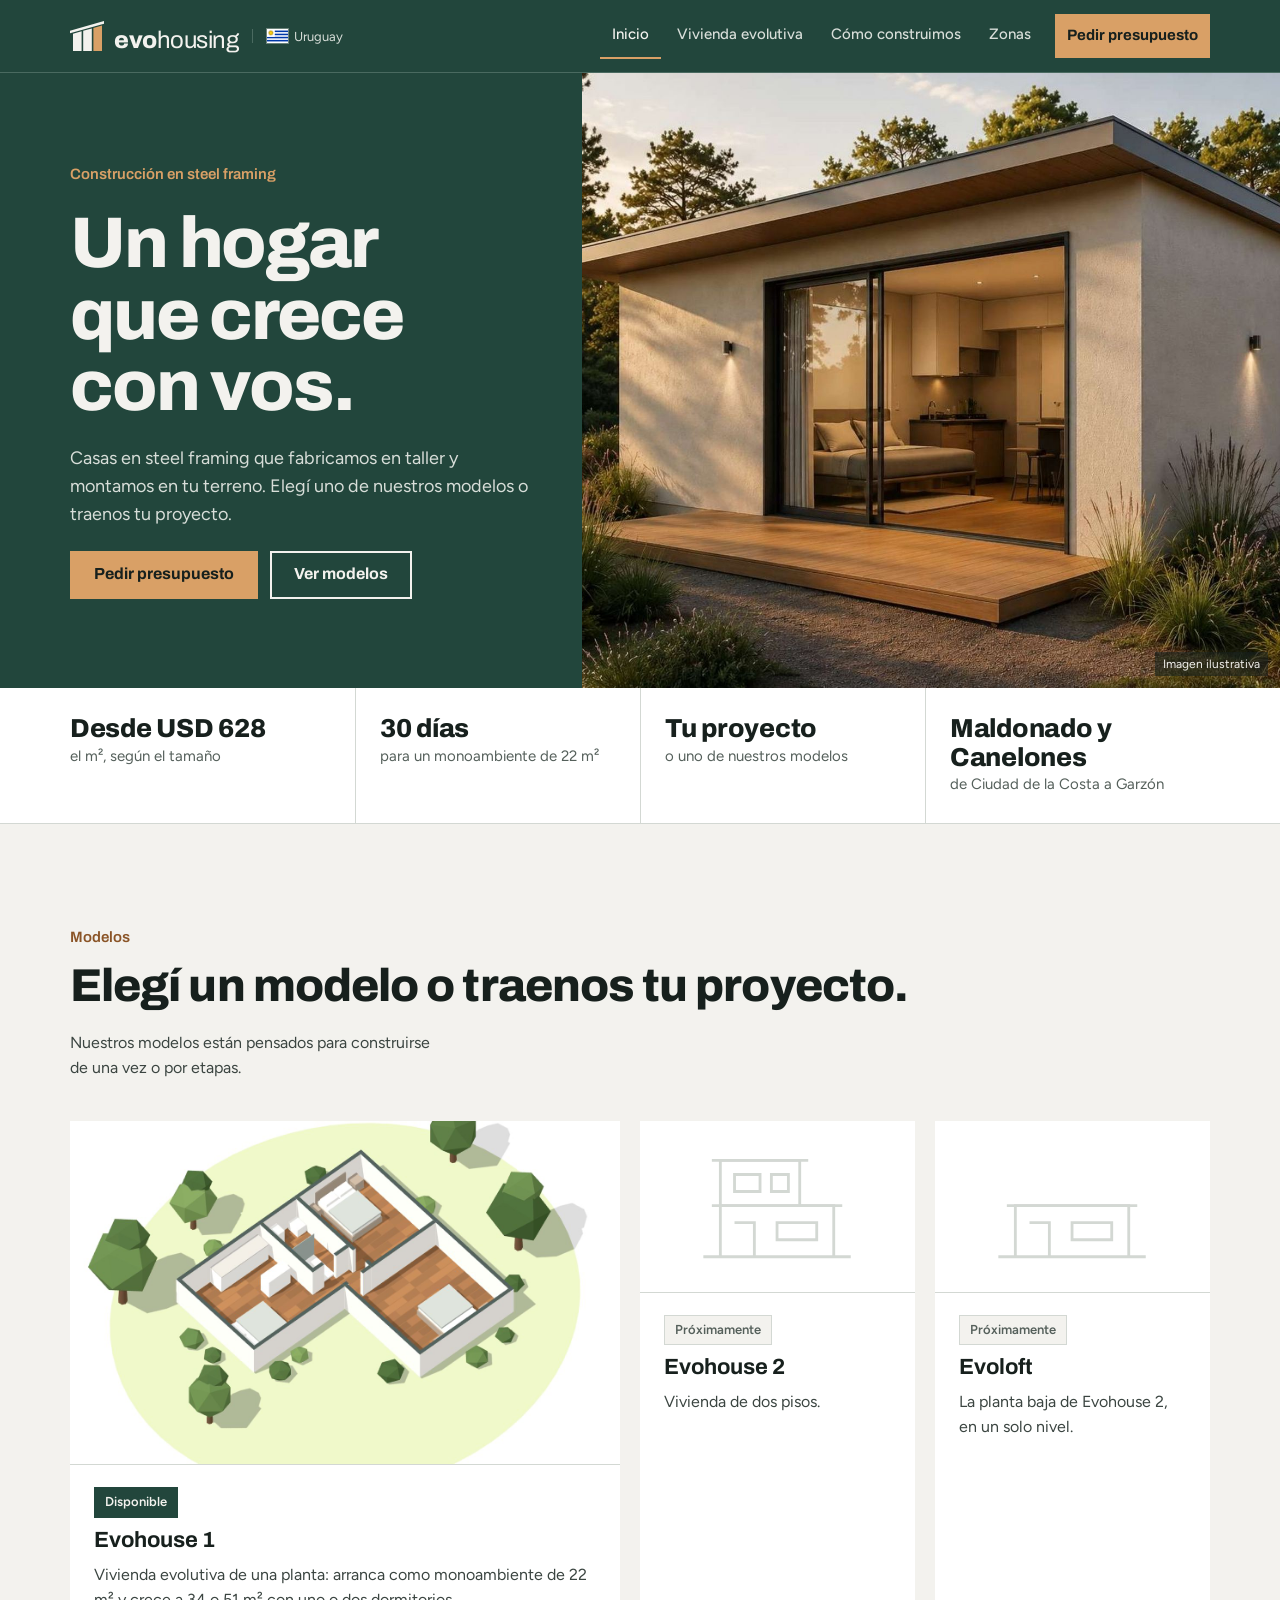
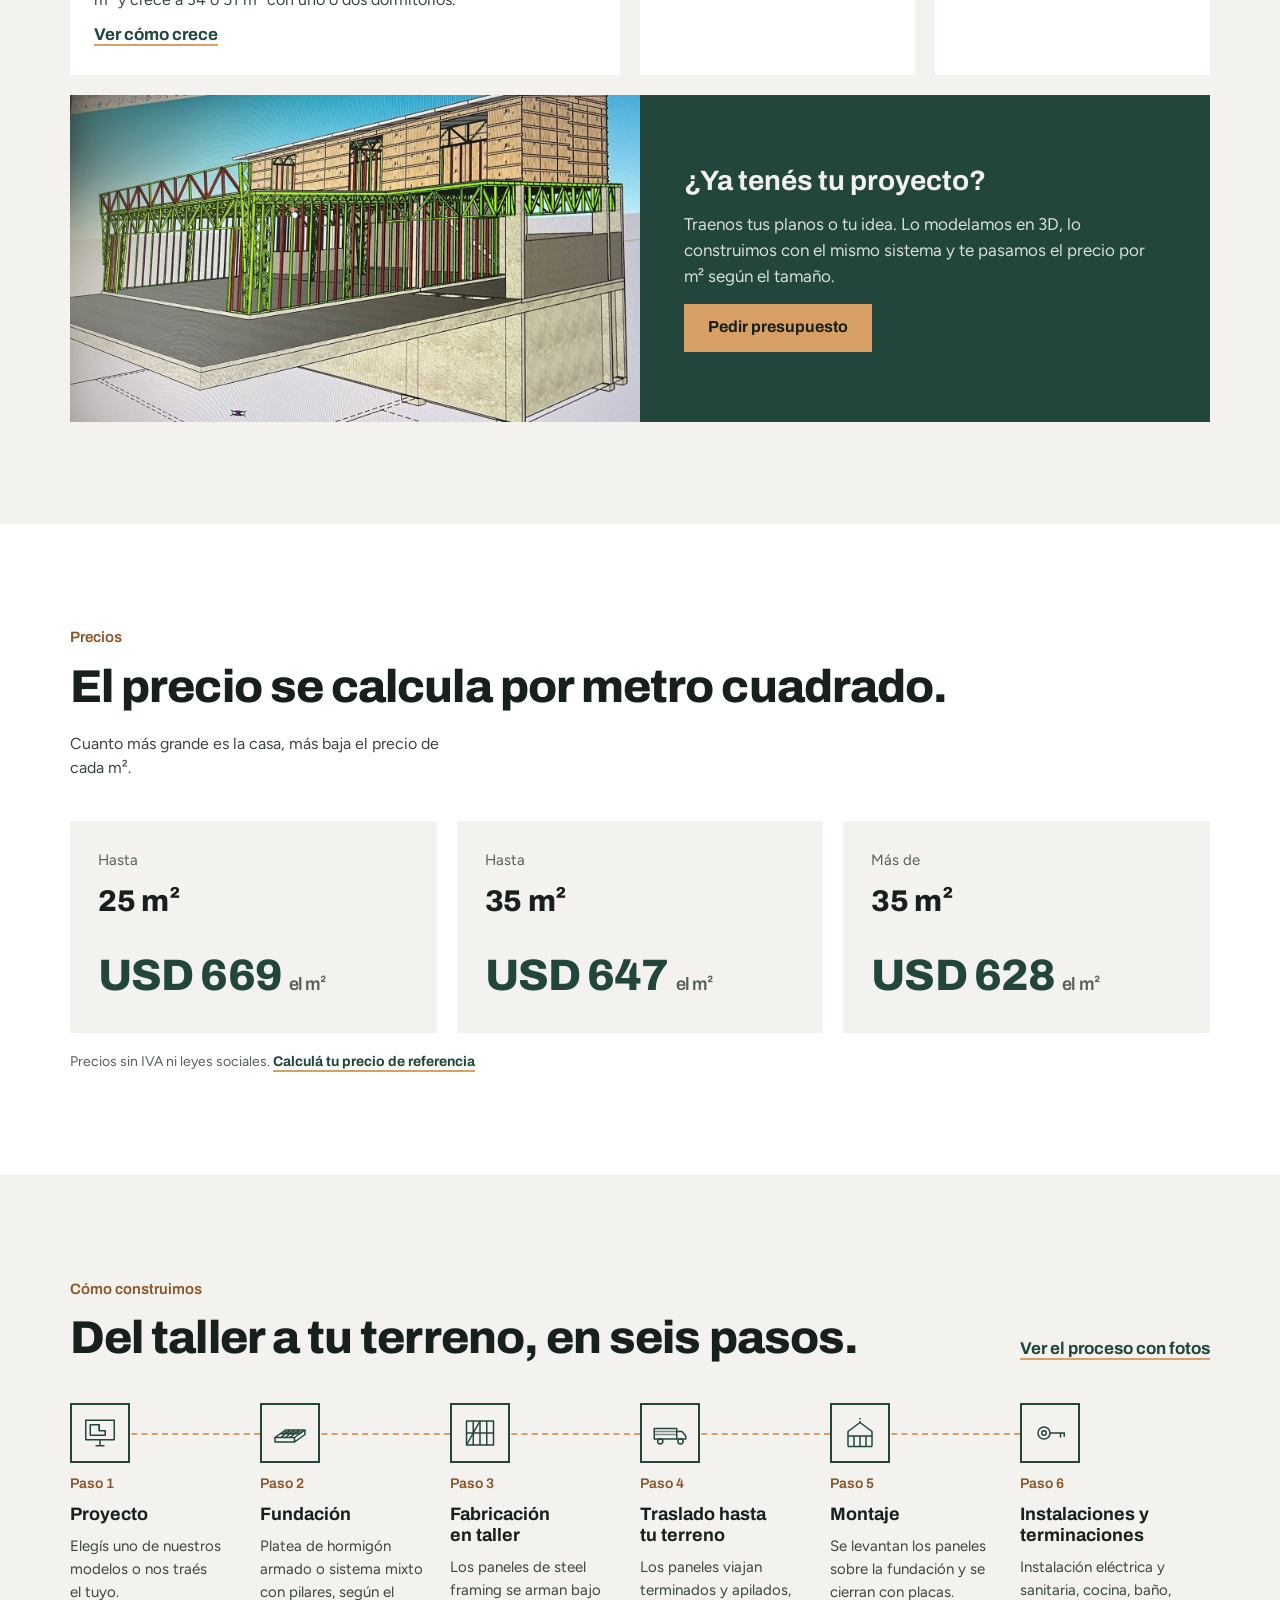
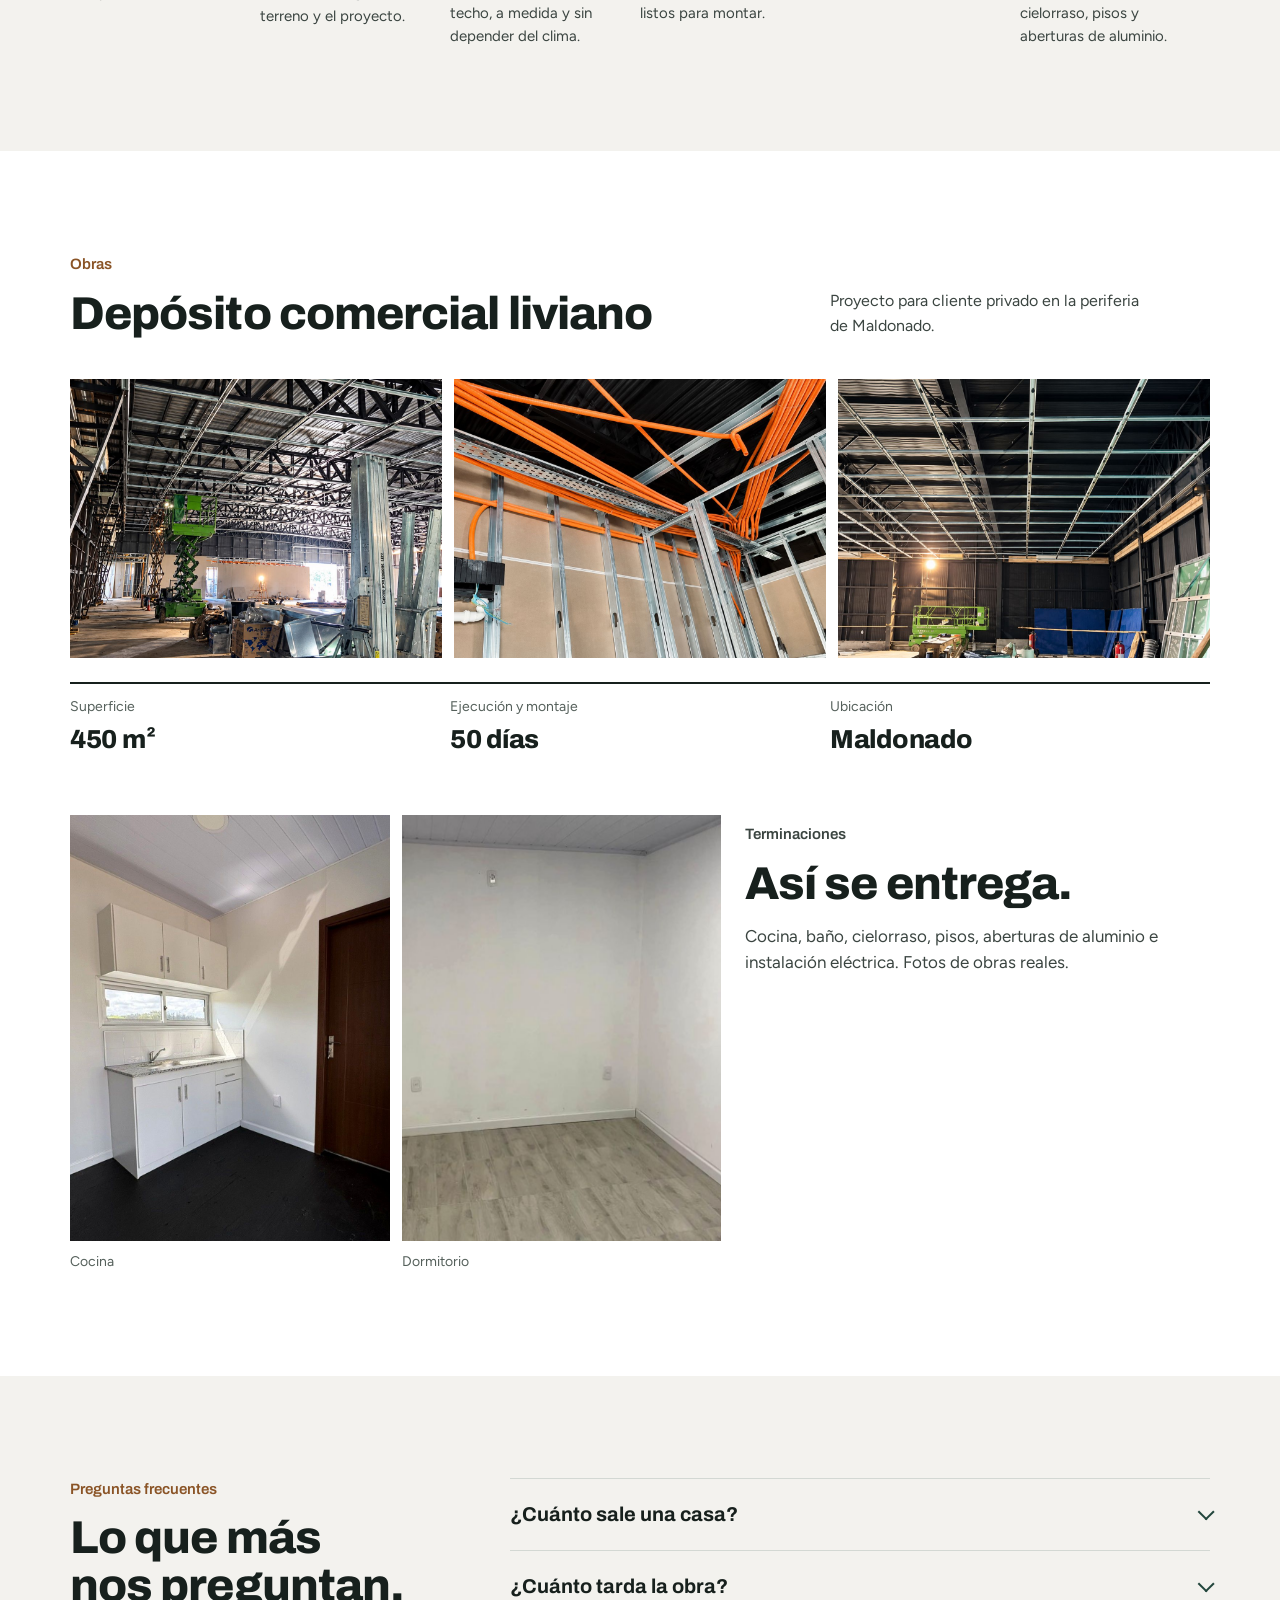
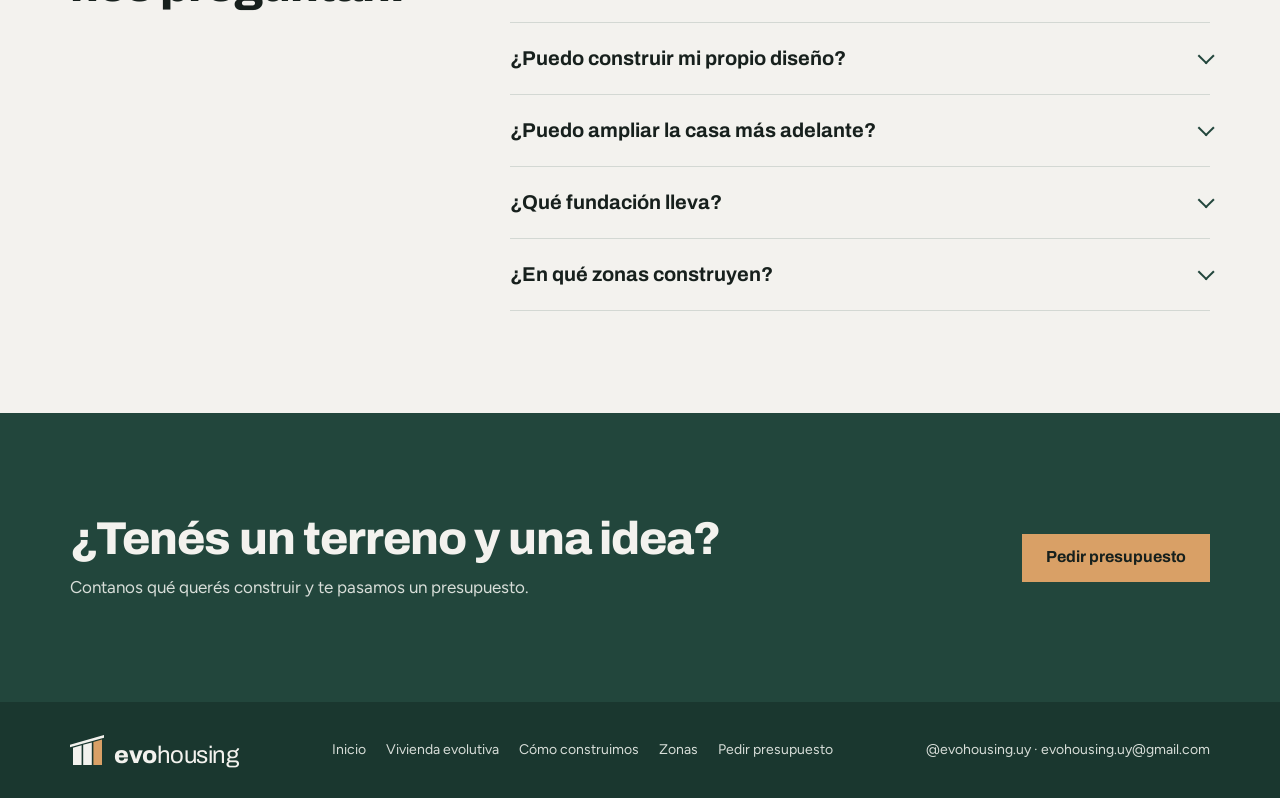
==== commit ffe6a907: "Portada de Evohouse 1 con la maqueta y vegetación Co-Authored-By: Claude Opus 5.5 <noreply@anthropic" ====
--- a/index.html
+++ b/index.html
@@ -14,7 +14,7 @@
 <link rel="preconnect" href="https://fonts.googleapis.com">
 <link rel="preconnect" href="https://fonts.gstatic.com" crossorigin>
 <link rel="stylesheet" href="https://fonts.googleapis.com/css2?family=Archivo:wdth,wght@62..125,400..900&family=Figtree:wght@400;500;600;700&display=swap">
-<link rel="stylesheet" href="css/estilos.css">
+<link rel="stylesheet" href="css/estilos.css?v=20261025b">
 <script type="application/ld+json">{"@context": "https://schema.org", "@type": "GeneralContractor", "name": "EvoHousing", "slogan": "Un hogar que crece con vos.", "description": "Casas en steel framing fabricadas en taller y montadas en tu terreno. Diseños propios o tu proyecto.", "url": "https://evohousing.github.io/", "logo": "https://evohousing.github.io/favicon.svg", "image": "https://evohousing.github.io/img/obras/estructura-sitio.jpg", "email": "evohousing.uy@gmail.com", "sameAs": ["https://www.instagram.com/evohousing.uy/"], "address": {"@type": "PostalAddress", "addressLocality": "Punta del Este", "addressRegion": "Maldonado", "addressCountry": "UY"}, "areaServed": ["Punta del Este", "Maldonado", "San Carlos", "José Ignacio", "Garzón", "Solís", "Atlántida", "Solymar", "Ciudad de la Costa"]}</script>
 <style>
 .hero { background: var(--pino); color: var(--hueso); display: grid; grid-template-columns: minmax(0, 5fr) minmax(0, 6fr); }
@@ -36,6 +36,8 @@
 .modelo { background: var(--blanco); display: flex; flex-direction: column; min-width: 0; }
 .modelo__img { aspect-ratio: 16 / 10; display: flex; align-items: center; justify-content: center; padding: 16px; background: var(--blanco); border-bottom: 1px solid var(--linea); }
 .modelo__img img { max-height: 100%; width: auto; }
+.modelo__img--foto { padding: 0; }
+.modelo__img--foto img { width: 100%; height: 100%; max-height: none; object-fit: cover; }
 .modelo__img svg { width: 70%; height: auto; color: var(--linea); }
 .modelo__txt { padding: 22px 24px 26px; display: flex; flex-direction: column; gap: 10px; flex: 1; }
 .modelo__txt p { color: var(--gris); font-size: 16px; }
@@ -86,9 +88,9 @@
 <body>
 <header class="top">
   <div class="wrap top__in">
-    <div class="marca">
+    <div class="marca" style="display:flex;align-items:center;gap:14px">
       <a class="logo" href="./" aria-label="EvoHousing, inicio"><svg viewBox="0 0 34 32" aria-hidden="true"><polygon points="0,13.28 34,3.72 34,1.12 0,10.68" fill="#F3F2EE"/><polygon points="3,13.74 11.6,11.32 11.6,31 3,31" fill="#F3F2EE"/><polygon points="13.2,10.87 21.8,8.45 21.8,31 13.2,31" fill="#F3F2EE"/><polygon points="23.4,8 32,5.58 32,31 23.4,31" fill="#D9A066"/></svg><span>evo<b>housing</b></span></a>
-      <span class="pais"><svg class="bandera" viewBox="0 0 27 18" role="img" aria-label="Bandera de Uruguay"><rect width="27" height="18" fill="#FFFFFF"/><rect y="2" width="27" height="2" fill="#0038A8"/><rect y="6" width="27" height="2" fill="#0038A8"/><rect y="10" width="27" height="2" fill="#0038A8"/><rect y="14" width="27" height="2" fill="#0038A8"/><rect width="10" height="10" fill="#FFFFFF"/><polygon points="5.00,1.60 5.41,2.94 6.30,1.86 6.17,3.25 7.40,2.60 6.75,3.83 8.14,3.70 7.06,4.59 8.40,5.00 7.06,5.41 8.14,6.30 6.75,6.17 7.40,7.40 6.17,6.75 6.30,8.14 5.41,7.06 5.00,8.40 4.59,7.06 3.70,8.14 3.83,6.75 2.60,7.40 3.25,6.17 1.86,6.30 2.94,5.41 1.60,5.00 2.94,4.59 1.86,3.70 3.25,3.83 2.60,2.60 3.83,3.25 3.70,1.86 4.59,2.94" fill="#FCD116" stroke="#7B5A00" stroke-width="0.25"/><circle cx="5" cy="5" r="1.9" fill="#FCD116" stroke="#7B5A00" stroke-width="0.25"/></svg>Uruguay</span>
+      <span class="pais" style="display:inline-flex;align-items:center;gap:6px"><svg class="bandera" width="21" height="14" viewBox="0 0 27 18" role="img" aria-label="Bandera de Uruguay"><rect width="27" height="18" fill="#FFFFFF"/><rect y="2" width="27" height="2" fill="#0038A8"/><rect y="6" width="27" height="2" fill="#0038A8"/><rect y="10" width="27" height="2" fill="#0038A8"/><rect y="14" width="27" height="2" fill="#0038A8"/><rect width="10" height="10" fill="#FFFFFF"/><polygon points="5.00,1.60 5.41,2.94 6.30,1.86 6.17,3.25 7.40,2.60 6.75,3.83 8.14,3.70 7.06,4.59 8.40,5.00 7.06,5.41 8.14,6.30 6.75,6.17 7.40,7.40 6.17,6.75 6.30,8.14 5.41,7.06 5.00,8.40 4.59,7.06 3.70,8.14 3.83,6.75 2.60,7.40 3.25,6.17 1.86,6.30 2.94,5.41 1.60,5.00 2.94,4.59 1.86,3.70 3.25,3.83 2.60,2.60 3.83,3.25 3.70,1.86 4.59,2.94" fill="#FCD116" stroke="#7B5A00" stroke-width="0.25"/><circle cx="5" cy="5" r="1.9" fill="#FCD116" stroke="#7B5A00" stroke-width="0.25"/></svg>Uruguay</span>
     </div>
     <nav class="nav" aria-label="Secciones">
       <a href="./" aria-current="page">Inicio</a>
@@ -132,12 +134,11 @@
       </div>
       <div class="modelos">
         <article class="modelo">
-          <div class="modelo__img"><img src="img/etapa-1-2-3.jpg" alt="Maqueta de Evohouse 1 con dos dormitorios" width="1128" height="964" loading="lazy"></div>
+          <div class="modelo__img modelo__img--foto"><img src="img/evohouse-1.jpg" alt="Maqueta de Evohouse 1 con dos dormitorios, rodeada de vegetación" width="1280" height="800" loading="lazy"></div>
           <div class="modelo__txt">
             <span class="estado estado--ok">Disponible</span>
             <h3>Evohouse 1</h3>
             <p>Vivienda evolutiva de una planta: arranca como monoambiente de 22 m² y crece a 34 o 51 m² con uno o dos dormitorios.</p>
-            <p class="nota">Imagen ilustrativa</p>
             <a class="link" href="vivienda-evolutiva.html">Ver cómo crece</a>
           </div>
         </article>
